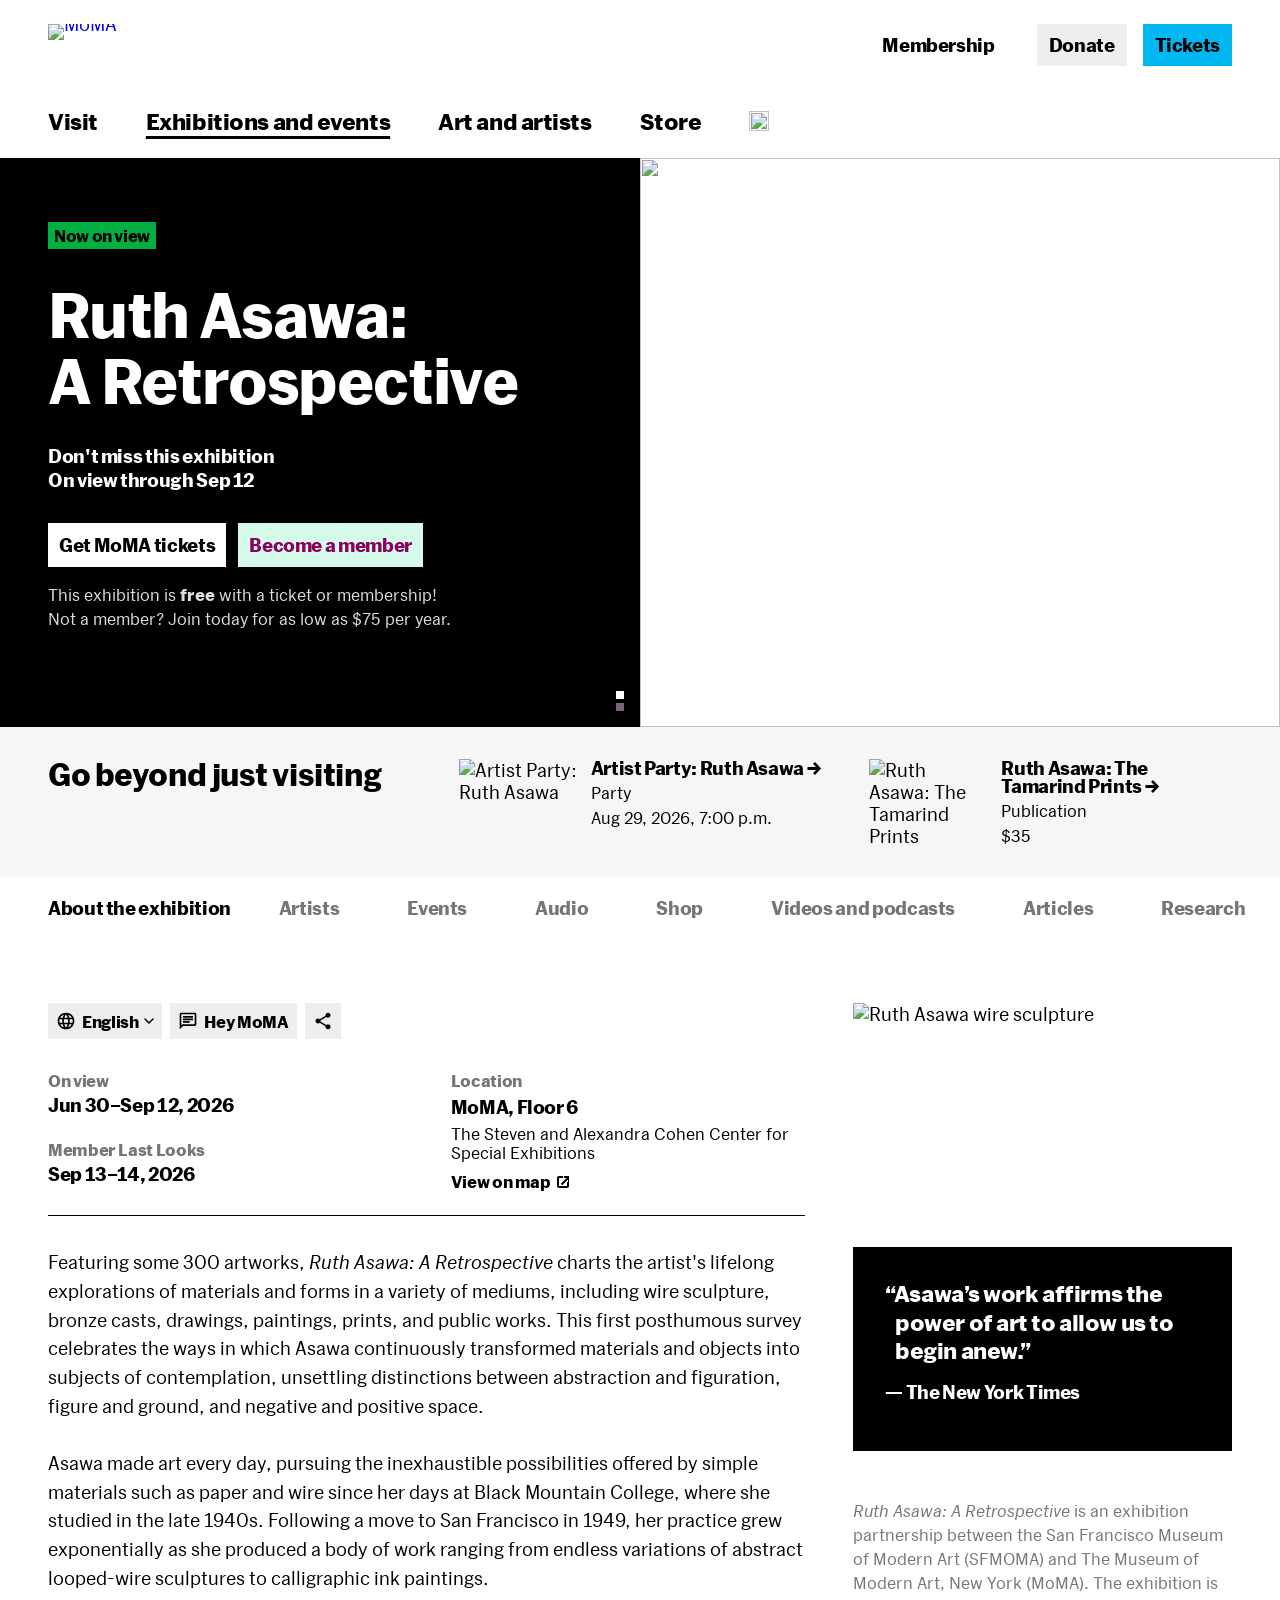
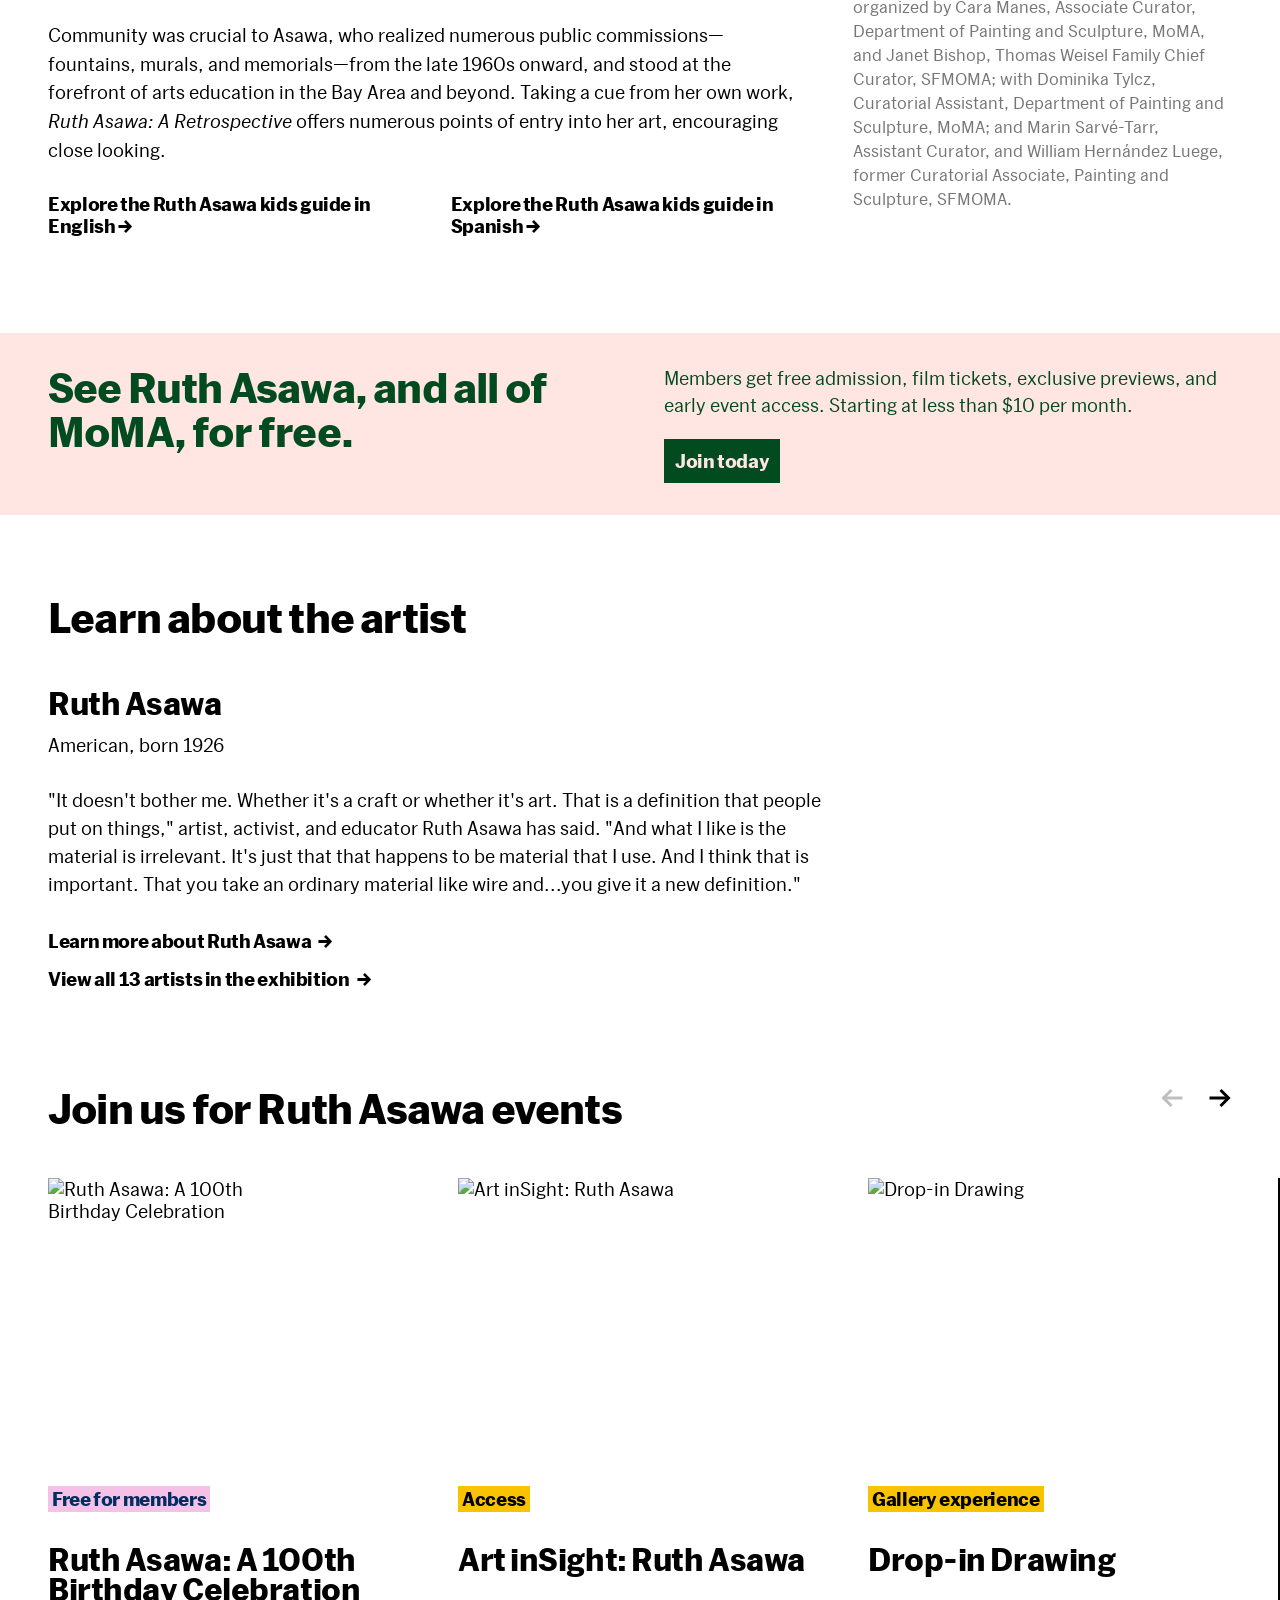
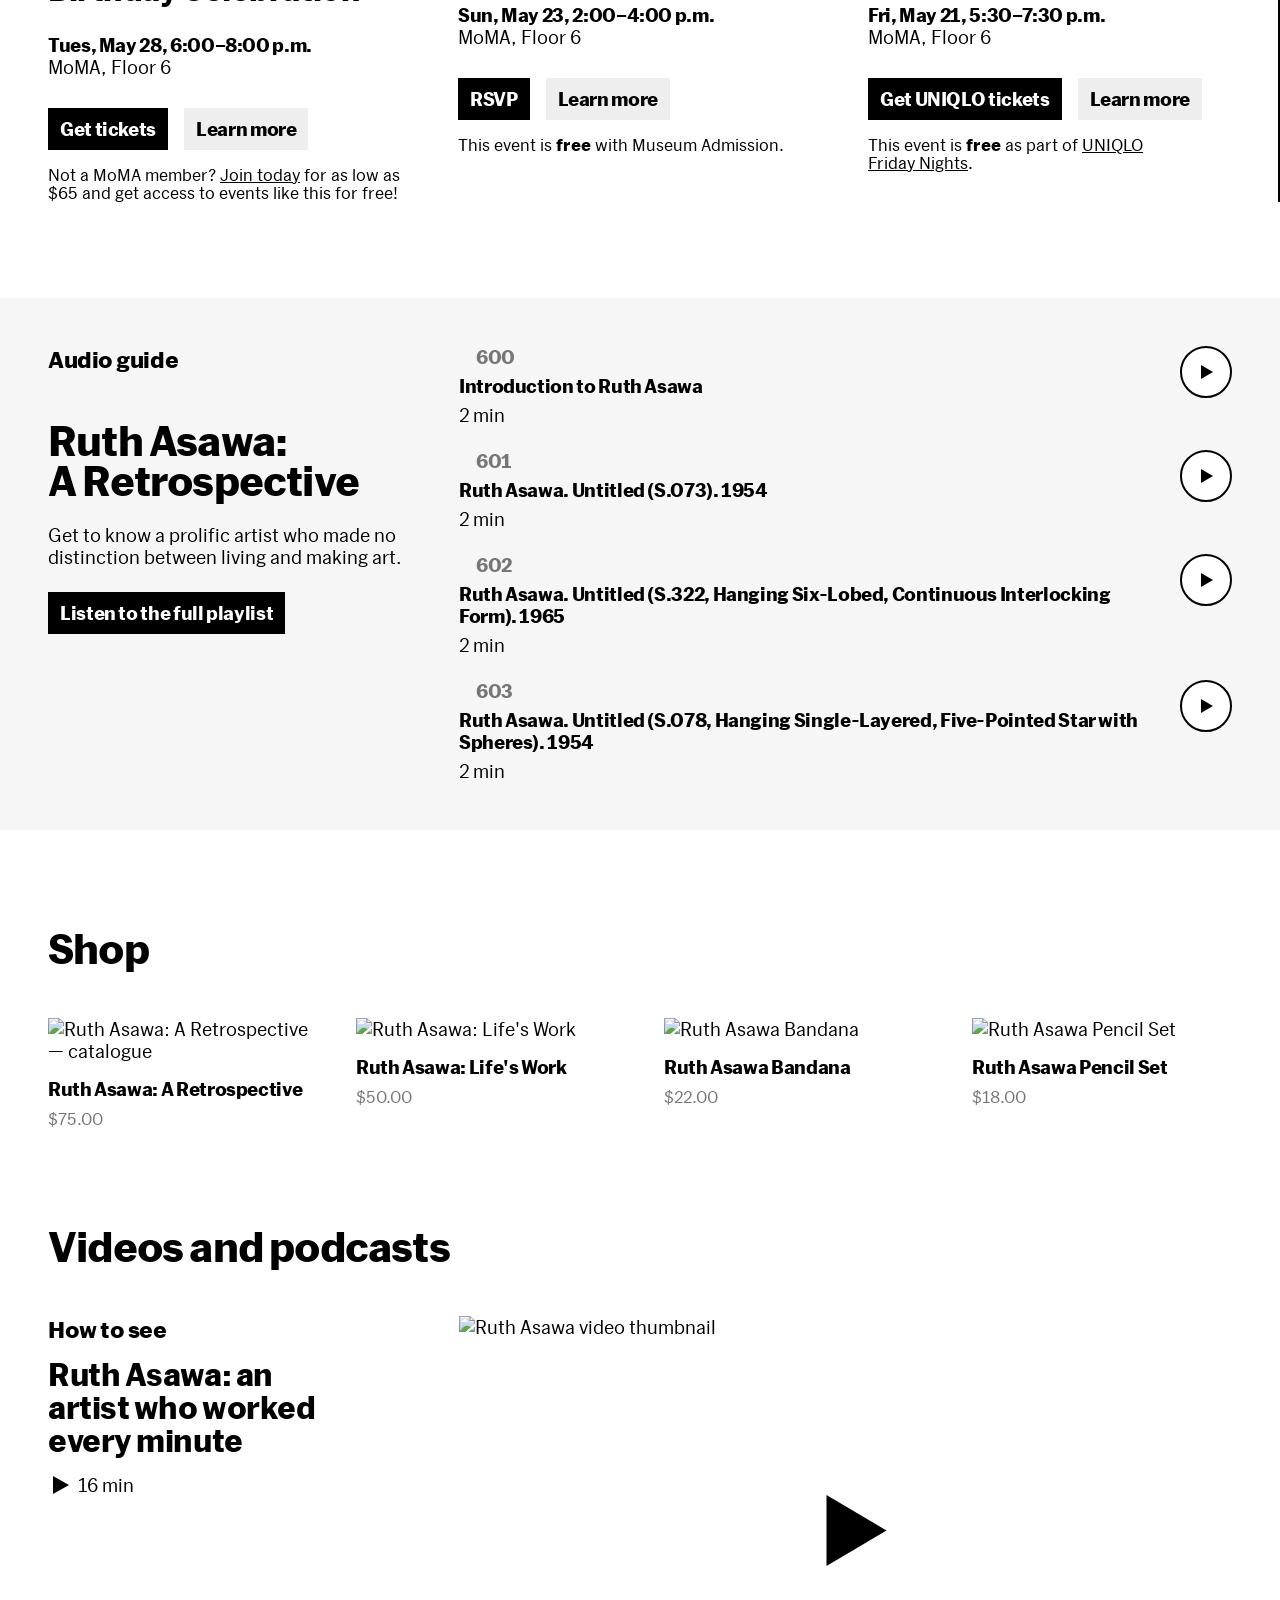
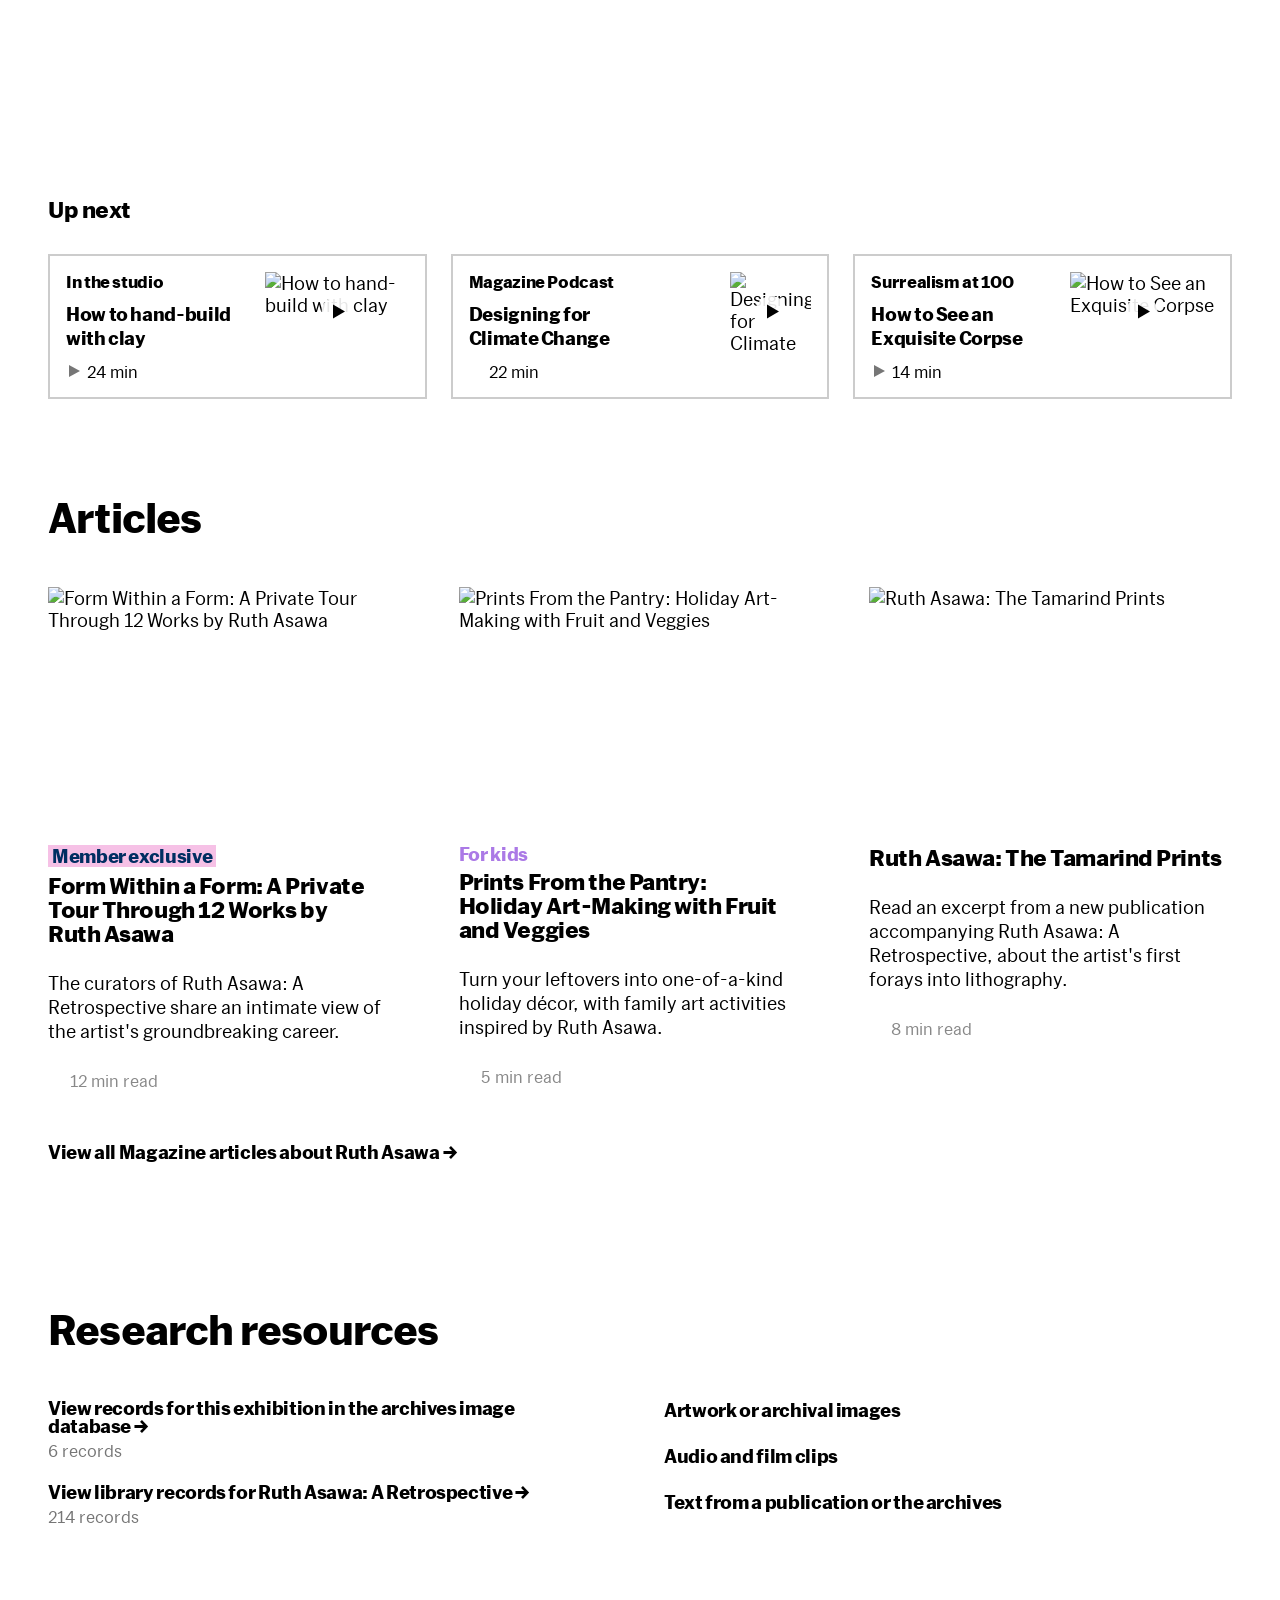
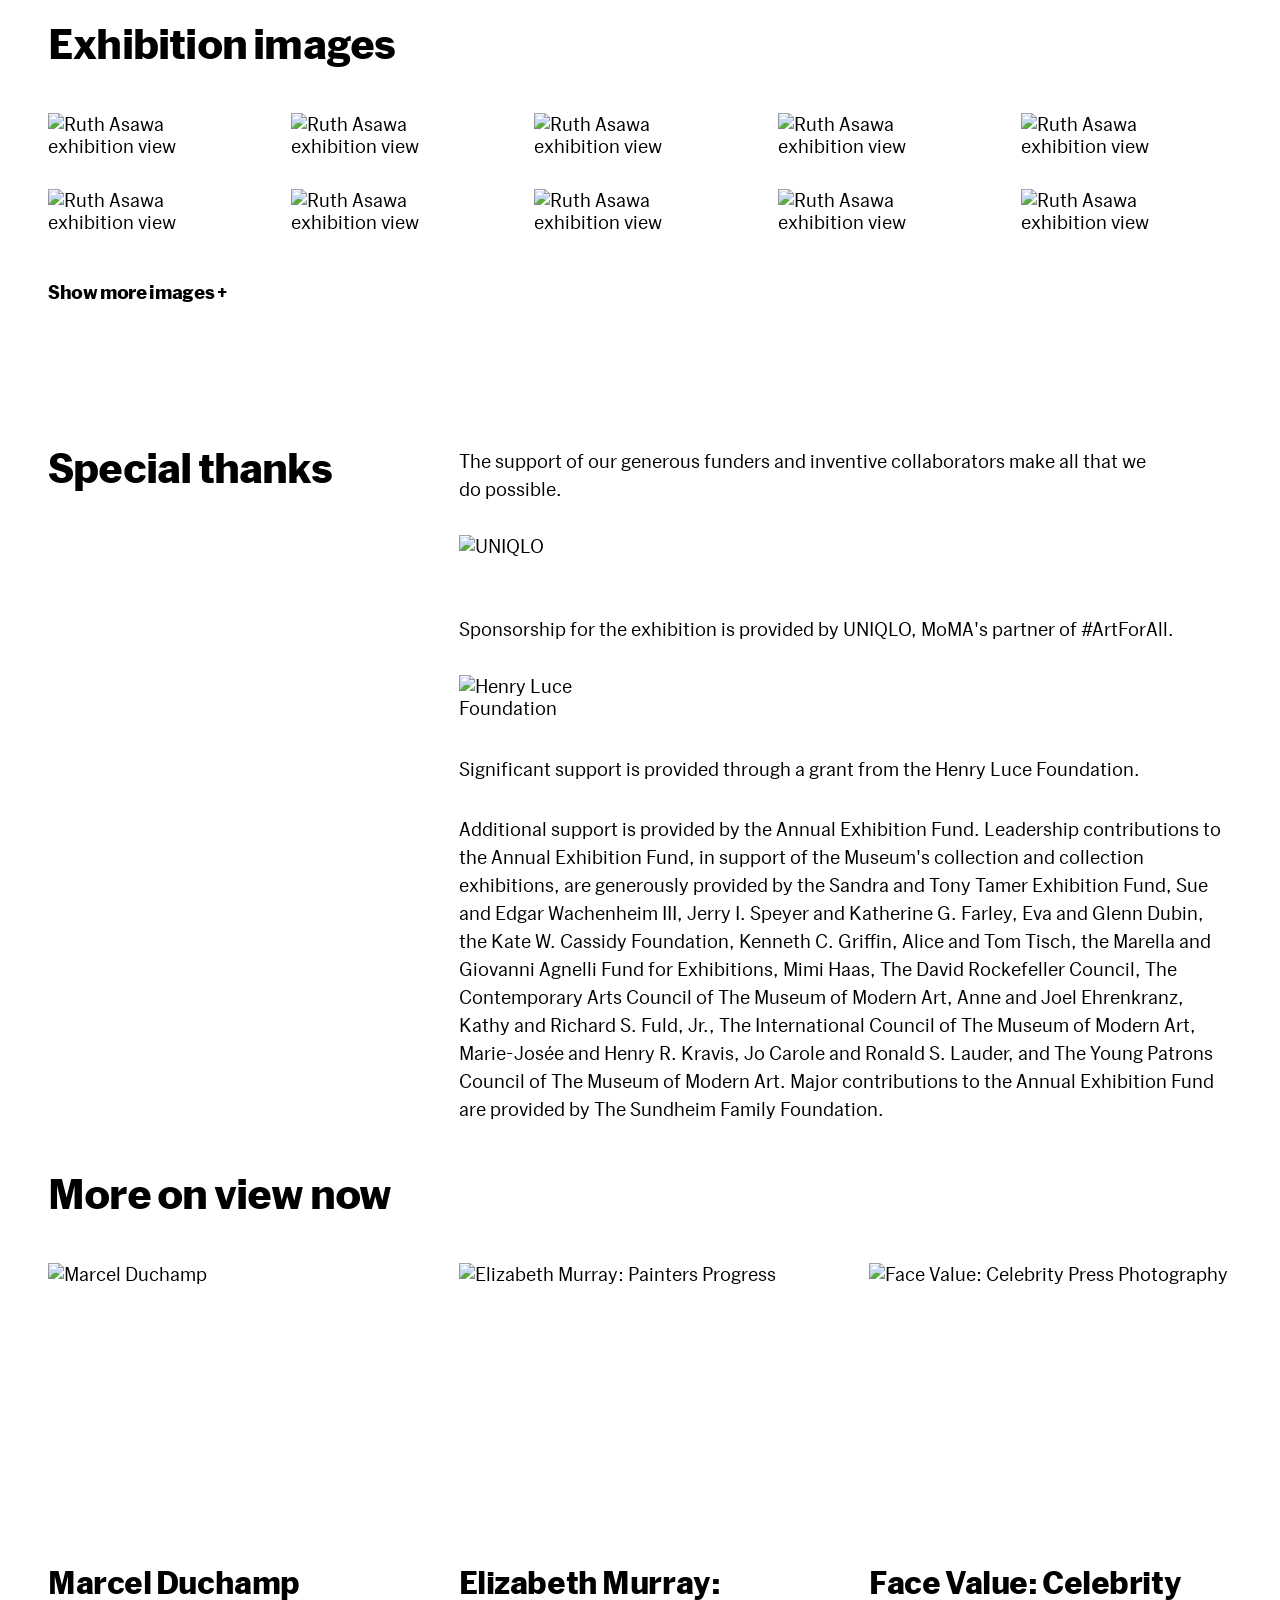
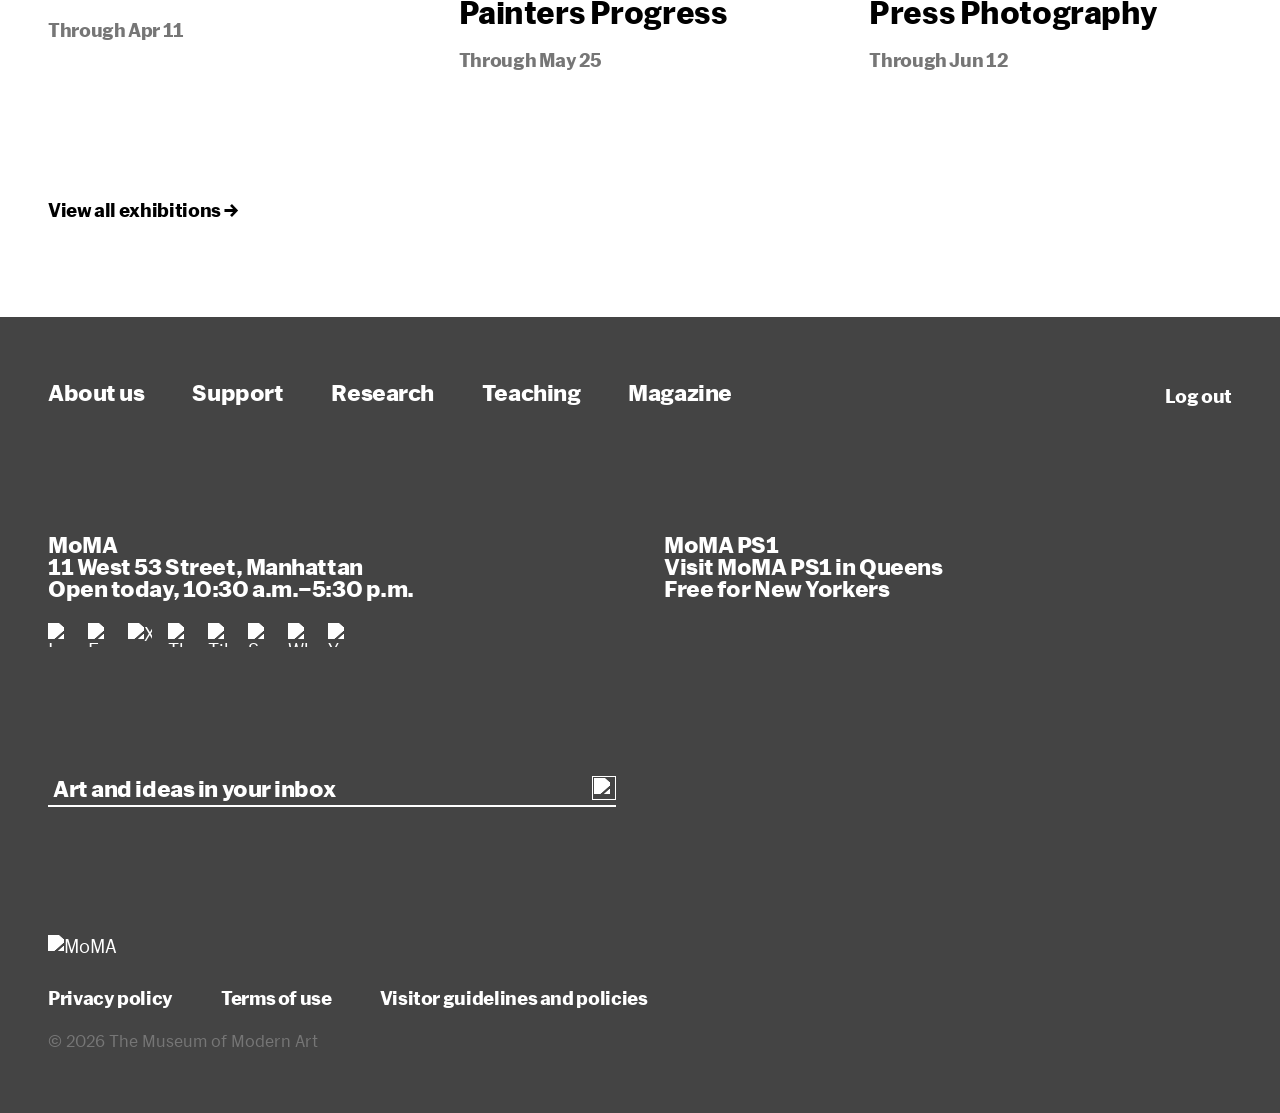
==== r3-a.html @ d5dc2c23 "Add files via upload" ====
<!DOCTYPE html>
<html lang="en">
<head>
  <meta charset="UTF-8">
  <meta name="viewport" content="width=device-width, initial-scale=1.0">
  <title>Ruth Asawa: A Retrospective — MoMA</title>
  <link rel="stylesheet" href="styles/tokens.css">
  <link rel="stylesheet" href="styles/main.css">
</head>
<body>

  <!-- Site Navigation -->
  <nav class="site-nav" id="site-nav">

    <!-- Full nav (default) -->
    <div class="site-nav__full">
      <div class="site-nav__inner">
        <div class="site-nav__left">
          <a class="site-nav__logo" href="#">
            <img src="img/shared/logos/moma_logo.svg" alt="MoMA" width="209" height="52">
          </a>
          <ul class="site-nav__links">
            <li><span class="site-nav__link">Visit</span></li>
            <li><span class="site-nav__link site-nav__link--active">Exhibitions and events</span></li>
            <li><span class="site-nav__link">Art and artists</span></li>
            <li><span class="site-nav__link">Store</span></li>
            <li>
              <button class="site-nav__search" aria-label="Search">
                <img src="img/shared/icons/Search.svg" alt="" aria-hidden="true" width="20" height="20">
              </button>
            </li>
          </ul>
        </div>
        <div class="site-nav__right">
          <button class="site-nav__membership">Membership
            <img src="img/shared/icons/Caret.svg" alt="" aria-hidden="true" width="10" height="6">
          </button>
          <div class="site-nav__actions">
            <span class="btn btn--gray">Donate</span>
            <span class="btn btn--blue">Tickets</span>
          </div>
        </div>
      </div>
    </div>

    <!-- Collapsed nav (shown after scrolling past exhibition title) -->
    <div class="site-nav__condensed">
      <div class="site-nav__condensed-inner">
        <ul class="site-nav__links">
          <li><span class="site-nav__link">Visit</span></li>
          <li><span class="site-nav__link site-nav__link--active">Exhibitions and events</span></li>
          <li><span class="site-nav__link">Art and artists</span></li>
          <li><span class="site-nav__link">Store</span></li>
          <li>
            <button class="site-nav__search" aria-label="Search">
              <img src="img/shared/icons/Search.svg" alt="" aria-hidden="true" width="20" height="20">
            </button>
          </li>
        </ul>
        <div class="site-nav__actions">
          <span class="btn btn--gray">Donate</span>
          <span class="btn btn--blue">Tickets</span>
        </div>
      </div>
    </div>

  </nav>

  <!-- Exhibition Detail -->
  <main class="exhibition">

    <!-- Exhibition Hero -->
    <section class="exh-hero exh-hero--light" id="exh-header">
      <div class="exh-hero__inner">

        <div class="exh-hero__left">
          <div class="exh-hero__tag">Now on view</div>
          <h1 class="exh-hero__title">Ruth Asawa:<br> A Retrospective</h1>
          <div class="exh-hero__date-group">
            <p class="exh-hero__tagline">Don't miss this exhibition</p>
            <div class="exh-hero__date-row">
              <span class="exh-hero__date">On view through Sep 12</span>
            </div>
          </div>
          <div class="exh-hero__ctas-group">
            <div class="exh-hero__ctas">
              <a class="exh-hero__cta exh-hero__cta--tickets" href="#">Get MoMA tickets</a>
              <a class="exh-hero__cta exh-hero__cta--member" href="#">Become a member</a>
            </div>
            <p class="exh-hero__membership-note">This exhibition is <strong>free</strong> with a ticket or membership!<br>Not a member? Join today for as low as $75 per year.</p>
          </div>
        </div>

        <div class="exh-hero__right">
          <div class="exh-hero__carousel-wrap">
            <div class="exh-hero__carousel-track">
              <div class="exh-hero__slide exh-hero__slide--active">
                <img class="exh-hero__carousel-img" src="img/ruth-asawa/ra-hero-image.png" alt="">
              </div>
              <div class="exh-hero__slide">
                <video class="exh-hero__video" autoplay loop muted playsinline>
                  <source src="img/ruth-asawa/carousel/RA_hero.mp4">
                </video>
              </div>
            </div>
          </div>
          <div class="exh-hero__dots">
            <button class="exh-hero__dot exh-hero__dot--active" aria-label="Slide 1"></button>
            <button class="exh-hero__dot" aria-label="Slide 2"></button>
          </div>
        </div>

      </div>
    </section>

    <!-- Events Teaser -->
    <section class="events-teaser events-teaser--media">
      <div class="events-teaser__inner page-container">
        <p class="events-teaser__heading">Go beyond just visiting</p>
        <div class="events-teaser__item">
          <img class="events-teaser__thumb" src="img/ruth-asawa/a_Events/05-15-24_Drop-in-Family-Gallery-Talks-Modern-Materials_Gallery-Experience_Hero-Image 2.png" alt="Artist Party: Ruth Asawa">
          <div class="events-teaser__item-body">
            <a class="events-teaser__title" href="#">Artist Party: Ruth Asawa</a>
            <p class="events-teaser__type">Party</p>
            <p class="events-teaser__meta">Aug 29, 2026, 7:00 p.m.</p>
          </div>
        </div>
        <div class="events-teaser__item">
          <img class="events-teaser__thumb" src="img/ruth-asawa/ra_book_2.png" alt="Ruth Asawa: The Tamarind Prints">
          <div class="events-teaser__item-body">
            <a class="events-teaser__title" href="#">Ruth Asawa: The Tamarind Prints</a>
            <p class="events-teaser__type">Publication</p>
            <p class="events-teaser__meta">$35</p>
          </div>
        </div>
      </div>
    </section>

    <!-- In-Page Navigation -->
    <nav class="inpage-nav" id="inpage-nav" aria-label="Exhibition sections">
      <div class="inpage-nav__inner page-container">
        <ul class="inpage-nav__list">
          <li class="inpage-nav__item inpage-nav__item--active" data-section="overview">
            <a href="#overview">About the exhibition</a>
          </li>
          <li class="inpage-nav__item inpage-nav__item--below" data-section="artists">
            <a href="#artists">Artists <img class="inpage-nav__arrow" src="img/shared/icons/InPageNav_Arrow.svg" alt="" aria-hidden="true" width="16" height="16"></a>
          </li>
          <li class="inpage-nav__item inpage-nav__item--below" data-section="events">
            <a href="#events">Events <img class="inpage-nav__arrow" src="img/shared/icons/InPageNav_Arrow.svg" alt="" aria-hidden="true" width="16" height="16"></a>
          </li>
          <li class="inpage-nav__item inpage-nav__item--below" data-section="audio">
            <a href="#audio">Audio <img class="inpage-nav__arrow" src="img/shared/icons/InPageNav_Arrow.svg" alt="" aria-hidden="true" width="16" height="16"></a>
          </li>
          <li class="inpage-nav__item inpage-nav__item--below" data-section="catalogues">
            <a href="#catalogues">Shop <img class="inpage-nav__arrow" src="img/shared/icons/InPageNav_Arrow.svg" alt="" aria-hidden="true" width="16" height="16"></a>
          </li>
          <li class="inpage-nav__item inpage-nav__item--below" data-section="videos">
            <a href="#videos">Videos and podcasts <img class="inpage-nav__arrow" src="img/shared/icons/InPageNav_Arrow.svg" alt="" aria-hidden="true" width="16" height="16"></a>
          </li>
          <li class="inpage-nav__item inpage-nav__item--below" data-section="articles">
            <a href="#articles">Articles <img class="inpage-nav__arrow" src="img/shared/icons/InPageNav_Arrow.svg" alt="" aria-hidden="true" width="16" height="16"></a>
          </li>
          <li class="inpage-nav__item inpage-nav__item--below" data-section="research-resources">
            <a href="#research-resources">Research <img class="inpage-nav__arrow" src="img/shared/icons/InPageNav_Arrow.svg" alt="" aria-hidden="true" width="16" height="16"></a>
          </li>
          <li class="inpage-nav__item inpage-nav__item--below" data-section="images">
            <a href="#images">Exhibition images <img class="inpage-nav__arrow" src="img/shared/icons/InPageNav_Arrow.svg" alt="" aria-hidden="true" width="16" height="16"></a>
          </li>
          <li class="inpage-nav__item inpage-nav__item--below" data-section="thanks">
            <a href="#thanks">Special thanks <img class="inpage-nav__arrow" src="img/shared/icons/InPageNav_Arrow.svg" alt="" aria-hidden="true" width="16" height="16"></a>
          </li>
          <li class="inpage-nav__item inpage-nav__item--below" data-section="reading">
            <a href="#reading">Further reading <img class="inpage-nav__arrow" src="img/shared/icons/InPageNav_Arrow.svg" alt="" aria-hidden="true" width="16" height="16"></a>
          </li>
        </ul>
      </div>
    </nav>

    <!-- Overview: meta + body copy + image/quote -->
    <section class="exh-overview page-container" id="overview">
      <div class="exh-overview__left">
         <div class="exh-hero__actions">
            <button class="exh-hero__action-btn">
              <svg width="20" height="20" viewBox="0 0 24 24" fill="none" aria-hidden="true"><path d="M12 22C10.6333 22 9.34167 21.7375 8.125 21.2125C6.90833 20.6875 5.84583 19.9708 4.9375 19.0625C4.02917 18.1542 3.3125 17.0917 2.7875 15.875C2.2625 14.6583 2 13.3667 2 12C2 10.6167 2.2625 9.32083 2.7875 8.1125C3.3125 6.90417 4.02917 5.84583 4.9375 4.9375C5.84583 4.02917 6.90833 3.3125 8.125 2.7875C9.34167 2.2625 10.6333 2 12 2C13.3833 2 14.6792 2.2625 15.8875 2.7875C17.0958 3.3125 18.1542 4.02917 19.0625 4.9375C19.9708 5.84583 20.6875 6.90417 21.2125 8.1125C21.7375 9.32083 22 10.6167 22 12C22 13.3667 21.7375 14.6583 21.2125 15.875C20.6875 17.0917 19.9708 18.1542 19.0625 19.0625C18.1542 19.9708 17.0958 20.6875 15.8875 21.2125C14.6792 21.7375 13.3833 22 12 22ZM12 19.95C12.4333 19.35 12.8083 18.725 13.125 18.075C13.4417 17.425 13.7 16.7333 13.9 16H10.1C10.3 16.7333 10.5583 17.425 10.875 18.075C11.1917 18.725 11.5667 19.35 12 19.95ZM9.4 19.55C9.1 19 8.8375 18.4292 8.6125 17.8375C8.3875 17.2458 8.2 16.6333 8.05 16H5.1C5.58333 16.8333 6.1875 17.5583 6.9125 18.175C7.6375 18.7917 8.46667 19.25 9.4 19.55ZM14.6 19.55C15.5333 19.25 16.3625 18.7917 17.0875 18.175C17.8125 17.5583 18.4167 16.8333 18.9 16H15.95C15.8 16.6333 15.6125 17.2458 15.3875 17.8375C15.1625 18.4292 14.9 19 14.6 19.55ZM4.25 14H7.65C7.6 13.6667 7.5625 13.3375 7.5375 13.0125C7.5125 12.6875 7.5 12.35 7.5 12C7.5 11.65 7.5125 11.3125 7.5375 10.9875C7.5625 10.6625 7.6 10.3333 7.65 10H4.25C4.16667 10.3333 4.10417 10.6625 4.0625 10.9875C4.02083 11.3125 4 11.65 4 12C4 12.35 4.02083 12.6875 4.0625 13.0125C4.10417 13.3375 4.16667 13.6667 4.25 14ZM9.65 14H14.35C14.4 13.6667 14.4375 13.3375 14.4625 13.0125C14.4875 12.6875 14.5 12.35 14.5 12C14.5 11.65 14.4875 11.3125 14.4625 10.9875C14.4375 10.6625 14.4 10.3333 14.35 10H9.65C9.6 10.3333 9.5625 10.6625 9.5375 10.9875C9.5125 11.3125 9.5 11.65 9.5 12C9.5 12.35 9.5125 12.6875 9.5375 13.0125C9.5625 13.3375 9.6 13.6667 9.65 14ZM16.35 14H19.75C19.8333 13.6667 19.8958 13.3375 19.9375 13.0125C19.9792 12.6875 20 12.35 20 12C20 11.65 19.9792 11.3125 19.9375 10.9875C19.8958 10.6625 19.8333 10.3333 19.75 10H16.35C16.4 10.3333 16.4375 10.6625 16.4625 10.9875C16.4875 11.3125 16.5 11.65 16.5 12C16.5 12.35 16.4875 12.6875 16.4625 13.0125C16.4375 13.3375 16.4 13.6667 16.35 14ZM15.95 8H18.9C18.4167 7.16667 17.8125 6.44167 17.0875 5.825C16.3625 5.20833 15.5333 4.75 14.6 4.45C14.9 5 15.1625 5.57083 15.3875 6.1625C15.6125 6.75417 15.8 7.36667 15.95 8ZM10.1 8H13.9C13.7 7.26667 13.4417 6.575 13.125 5.925C12.8083 5.275 12.4333 4.65 12 4.05C11.5667 4.65 11.1917 5.275 10.875 5.925C10.5583 6.575 10.3 7.26667 10.1 8ZM5.1 8H8.05C8.2 7.36667 8.3875 6.75417 8.6125 6.1625C8.8375 5.57083 9.1 5 9.4 4.45C8.46667 4.75 7.6375 5.20833 6.9125 5.825C6.1875 6.44167 5.58333 7.16667 5.1 8Z" fill="currentColor"/></svg>
              English
              <svg width="10" height="6" viewBox="0 0 10 6" fill="none" aria-hidden="true"><path d="M1 1l4 4 4-4" stroke="currentColor" stroke-width="1.5" stroke-linecap="round" stroke-linejoin="round"/></svg>
            </button>
            <button class="exh-hero__action-btn">
              <svg width="20" height="20" viewBox="0 0 24 24" fill="none" aria-hidden="true"><path d="M6 14H14V12H6V14ZM6 11H18V9H6V11ZM6 8H18V6H6V8ZM2 22V4C2 3.45 2.19583 2.97917 2.5875 2.5875C2.97917 2.19583 3.45 2 4 2H20C20.55 2 21.0208 2.19583 21.4125 2.5875C21.8042 2.97917 22 3.45 22 4V16C22 16.55 21.8042 17.0208 21.4125 17.4125C21.0208 17.8042 20.55 18 20 18H6L2 22ZM5.15 16H20V4H4V17.125L5.15 16Z" fill="currentColor"/></svg>
              Hey MoMA
            </button>
            <button class="exh-hero__action-btn exh-hero__action-btn--icon" aria-label="Share">
              <svg width="20" height="20" viewBox="0 0 24 24" fill="none" aria-hidden="true"><path d="M18 22C17.1667 22 16.4583 21.7083 15.875 21.125C15.2917 20.5417 15 19.8333 15 19C15 18.9 15.025 18.6667 15.075 18.3L8.05 14.2C7.78333 14.45 7.475 14.6458 7.125 14.7875C6.775 14.9292 6.4 15 6 15C5.16667 15 4.45833 14.7083 3.875 14.125C3.29167 13.5417 3 12.8333 3 12C3 11.1667 3.29167 10.4583 3.875 9.875C4.45833 9.29167 5.16667 9 6 9C6.4 9 6.775 9.07083 7.125 9.2125C7.475 9.35417 7.78333 9.55 8.05 9.8L15.075 5.7C15.0417 5.58333 15.0208 5.47083 15.0125 5.3625C15.0042 5.25417 15 5.13333 15 5C15 4.16667 15.2917 3.45833 15.875 2.875C16.4583 2.29167 17.1667 2 18 2C18.8333 2 19.5417 2.29167 20.125 2.875C20.7083 3.45833 21 4.16667 21 5C21 5.83333 20.7083 6.54167 20.125 7.125C19.5417 7.70833 18.8333 8 18 8C17.6 8 17.225 7.92917 16.875 7.7875C16.525 7.64583 16.2167 7.45 15.95 7.2L8.925 11.3C8.95833 11.4167 8.97917 11.5292 8.9875 11.6375C8.99583 11.7458 9 11.8667 9 12C9 12.1333 8.99583 12.2542 8.9875 12.3625C8.97917 12.4708 8.95833 12.5833 8.925 12.7L15.95 16.8C16.2167 16.55 16.525 16.3542 16.875 16.2125C17.225 16.0708 17.6 16 18 16C18.8333 16 19.5417 16.2917 20.125 16.875C20.7083 17.4583 21 18.1667 21 19C21 19.8333 20.7083 20.5417 20.125 21.125C19.5417 21.7083 18.8333 22 18 22Z" fill="currentColor"/></svg>
            </button>
          </div>
        <div class="exh-overview__meta">
          <div class="exh-overview__meta-col col-left">
            <div class="exh-overview__meta-row">
              <p class="exh-overview__meta-label">On view</p>
              <p class="exh-overview__meta-value">Jun 30–Sep 12, 2026</p>
            </div>
            <div class="exh-overview__meta-row">
              <p class="exh-overview__meta-label">Member Last Looks</p>
              <p class="exh-overview__meta-value">Sep 13–14, 2026</p>
            </div>
          </div>
          <div class="exh-overview__meta-col">
            <p class="exh-overview__meta-label">Location</p>
            <p class="exh-overview__meta-value">MoMA, Floor 6</p>
            <p class="exh-overview__meta-sub">The Steven and Alexandra Cohen Center for Special Exhibitions</p>
            <a class="exh-overview__map-link" href="#">View on map
              <svg width="12" height="12" viewBox="0 0 12 12" fill="none" aria-hidden="true"><path d="M10 10H2V2H6V0H2C0.9 0 0 0.9 0 2V10C0 11.1 0.9 12 2 12H10C11.1 12 12 11.1 12 10V6H10V10ZM7 0V2H9.59L3.76 7.83L5.17 9.24L11 3.41V6H13V0H7Z" fill="black"/></svg>
            </a>
          </div>
        </div>

        <div class="exh-overview__body">
          <p>Featuring some 300 artworks, <i>Ruth Asawa: A Retrospective</i> charts the artist's lifelong explorations of materials and forms in a variety of mediums, including wire sculpture, bronze casts, drawings, paintings, prints, and public works. This first posthumous survey celebrates the ways in which Asawa continuously transformed materials and objects into subjects of contemplation, unsettling distinctions between abstraction and figuration, figure and ground, and negative and positive space.</p>
          <p>Asawa made art every day, pursuing the inexhaustible possibilities offered by simple materials such as paper and wire since her days at Black Mountain College, where she studied in the late 1940s. Following a move to San Francisco in 1949, her practice grew exponentially as she produced a body of work ranging from endless variations of abstract looped-wire sculptures to calligraphic ink paintings.</p>
          <p>Community was crucial to Asawa, who realized numerous public commissions—fountains, murals, and memorials—from the late 1960s onward, and stood at the forefront of arts education in the Bay Area and beyond. Taking a cue from her own work, <i>Ruth Asawa: A Retrospective</i> offers numerous points of entry into her art, encouraging close looking.</p>
      <div class="exh-further__links">
        <a class="exh-further__link" href="#">Explore the Ruth Asawa kids guide in English</a>
        <a class="exh-further__link" href="#">Explore the Ruth Asawa kids guide in Spanish</a>
      </div>
          <!-- <div class="exh-overview__sponsors">
            <div class="exh-overview__sponsor">
              <img src="/img/shared/logos/uniqlo.svg" alt="UNIQLO" width="119" height="53">
              <p>Sponsorship for the exhibition is provided by UNIQLO, MoMA's partner of #ArtForAll.</p>
            </div>
            <div class="exh-overview__sponsor">
              <img src="/img/shared/logos/luce.svg" alt="Henry Luce Foundation" width="176" height="42">
              <p>Significant support is provided through a grant from the Henry Luce Foundation.</p>
            </div>
            <a class="exh-overview__add-support" href="#">Additional support ↓</a>
          </div> -->
        </div>
      </div>

      <div class="exh-overview__right">
        <div class="exh-overview__image-wrap">
          <img class="exh-overview__image" src="img/ruth-asawa/RA_video_thumbnail.png" alt="Ruth Asawa wire sculpture">
        </div>
        <div class="exh-overview__quote-box">
          <blockquote class="exh-overview__quote">“Asawa’s work affirms the power of art to allow us to begin anew.”</blockquote>
          <p class="exh-overview__quote-source">— The New York Times</p>
        </div>

               <div class="exh-overview__curatorial">
          <p><i>Ruth Asawa: A Retrospective</i> is an exhibition partnership between the San Francisco Museum of Modern Art (SFMOMA) and The Museum of Modern Art, New York (MoMA). The exhibition is organized by Cara Manes, Associate Curator, Department of Painting and Sculpture, MoMA, and Janet Bishop, Thomas Weisel Family Chief Curator, SFMOMA; with Dominika Tylcz, Curatorial Assistant, Department of Painting and Sculpture, MoMA; and Marin Sarvé-Tarr, Assistant Curator, and William Hernández Luege, former Curatorial Associate, Painting and Sculpture, SFMOMA.</p>
        </div>
      </div>

        </section>

        <!-- BannerPromo: Membership -->
    <section class="banner-promo banner-promo--member">
      <div class="banner-promo__member-inner page-container">
        <div class="banner-promo__member-left">
          <p class="banner-promo__member-heading">See Ruth Asawa, and all of MoMA, for free.</p>
        </div>
        <div class="banner-promo__member-right">
          <p class="banner-promo__member-body">Members get free admission, film tickets, exclusive previews, and early event access. Starting at less than $10 per month.</p>
          <a class="exh-hero__cta exh-hero__cta--member-green" href="#">Join today</a>

          <!-- <a class="banner-promo__member-link" href="#">Join today</a> -->
        </div>
      </div>
    </section>

    <!-- BannerPromo: Catalogue
    <section class="banner-promo banner-promo--catalogue">
      <div class="banner-promo__content page-container">
        <div class="banner-promo__text">
          <p class="banner-promo__label">Get the catalogue</p>
          <div class="banner-promo__details">
            <h3 class="banner-promo__headline">Ruth Asawa: The Tamarind Prints — Hardcover</h3>
            <p class="banner-promo__price">$35</p>
          </div>
          <a class="banner-promo__link" href="#">Buy from the MoMA Design Store</a>
        </div>
        <div class="banner-promo__image-wrap">
          <img class="banner-promo__image" src="img/ruth-asawa/ra_catalogue.png" alt="Ruth Asawa: The Tamarind Prints catalogue">
        </div>
      </div>
    </section> -->

    <!-- Artists -->
    <section class="artist-spotlight page-container r1-a" id="artists">
      <h2 class="artist-spotlight__heading">Learn about the artist</h2>
      <div class="artist-spotlight__grid r1-a">
        <div class="artist-spotlight__info">
          <div class="artist-spotlight__meta">
            <p class="artist-spotlight__name">Ruth Asawa</p>
            <p class="artist-spotlight__nationality">American, born 1926</p>
          </div>
          <p class="artist-spotlight__quote">"It doesn't bother me. Whether it's a craft or whether it's art. That is a definition that people put on things," artist, activist, and educator Ruth Asawa has said. "And what I like is the material is irrelevant. It's just that that happens to be material that I use. And I think that is important. That you take an ordinary material like wire and...you give it a new definition."</p>
          <div class="artist-spotlight__links">
            <a class="artist-spotlight__link" href="#">
              Learn more about Ruth Asawa
            </a>
            <a class="artist-spotlight__link" href="#">
              View all 13 artists in the exhibition
            </a>
          </div>
        </div>
        <div class="artist-spotlight__image-wrap">
          <div class="artist-spotlight__image-circle">
            <img src="/img/ruth-asawa/RuthAsawaPortrait.png" alt="Ruth Asawa">
          </div>
        </div>
      </div>
    </section>

    <!-- Events -->
    <section class="exh-section" id="events">
      <div class="exh-section__header page-container">
        <h2 class="exh-section__title">Join us for Ruth Asawa events</h2>
        <div class="exh-section__arrows" id="events-arrows" aria-label="Scroll events">
          <button class="exh-section__arrow exh-section__arrow--prev" aria-label="Previous events">
            <svg width="24" height="24" viewBox="0 0 24 24" fill="none" xmlns="http://www.w3.org/2000/svg"><path d="M22.5 12L5.5 12" stroke="currentColor" stroke-width="3"/><path d="M11.5 20L3.5 12L11.5 4" stroke="currentColor" stroke-width="3"/></svg>
          </button>
          <button class="exh-section__arrow" aria-label="Next events">
            <svg width="24" height="24" viewBox="0 0 24 24" fill="none" xmlns="http://www.w3.org/2000/svg"><path d="M1.5 12L18.5 12" stroke="currentColor" stroke-width="3"/><path d="M12.5 20L20.5 12L12.5 4" stroke="currentColor" stroke-width="3"/></svg>
          </button>
        </div>
      </div>
      <div class="event-cards" id="events-track">

        <article class="event-card">
          <div class="event-card__media">
            <img class="event-card__image" src="img/ruth-asawa/a_Events/05-15-24_Drop-in-Family-Gallery-Talks-Modern-Materials_Gallery-Experience_Hero-Image 2.png" alt="Ruth Asawa: A 100th Birthday Celebration">
          </div>
          <div class="event-card__body">
            <span class="event-card__tag event-card__tag--member">Free for members</span>
            <h3 class="event-card__title">Ruth Asawa: A 100th Birthday Celebration</h3>
            <div class="event-card__meta">
              <p class="event-card__datetime"><strong>Tues, May 28, 6:00–8:00 p.m.</strong></p>
              <p class="event-card__location">MoMA, Floor 6</p>
            </div>
            <div class="event-card__ctas">
              <div class="event-card__cta-row">
                <a class="btn" href="#">Get tickets</a>
                <a class="btn btn--gray" href="#">Learn more</a>
              </div>
              <p class="event-card__note">Not a MoMA member? <a href="#">Join today</a> for as low as $65 and get access to events like this for free!</p>
            </div>
          </div>
        </article>

        <article class="event-card">
          <div class="event-card__media">
            <img class="event-card__image" src="img/ruth-asawa/a_Events/05-30-24_Drop-in-Drawing_Gallery-Experience_Hero-Image 1.png" alt="Art inSight: Ruth Asawa">
          </div>
          <div class="event-card__body">
            <span class="event-card__tag event-card__tag--access">Access</span>
            <h3 class="event-card__title">Art inSight: Ruth Asawa</h3>
            <div class="event-card__meta">
              <p class="event-card__datetime"><strong>Sun, May 23, 2:00–4:00 p.m.</strong></p>
              <p class="event-card__location">MoMA, Floor 6</p>
            </div>
            <div class="event-card__ctas">
              <div class="event-card__cta-row">
                <a class="btn" href="#">RSVP</a>
                <a class="btn btn--gray" href="#">Learn more</a>
              </div>
              <p class="event-card__note">This event is <strong>free</strong> with Museum Admission.</p>
            </div>
          </div>
        </article>

        <article class="event-card">
          <div class="event-card__media">
            <img class="event-card__image" src="img/ruth-asawa/a_Events/LE_Family Tour_20231014_Seck_032 (1) 2.png" alt="Drop-in Drawing">
          </div>
          <div class="event-card__body">
            <span class="event-card__tag event-card__tag--gallery">Gallery experience</span>
            <h3 class="event-card__title">Drop-in Drawing</h3>
            <div class="event-card__meta">
              <p class="event-card__datetime"><strong>Fri, May 21, 5:30–7:30 p.m.</strong></p>
              <p class="event-card__location">MoMA, Floor 6</p>
            </div>
            <div class="event-card__ctas">
              <div class="event-card__cta-row">
                <a class="btn" href="#">Get UNIQLO tickets</a>
                <a class="btn btn--gray" href="#">Learn more</a>
              </div>
              <p class="event-card__note">This event is <strong>free</strong> as part of <a href="#">UNIQLO Friday Nights</a>.</p>
            </div>
          </div>
        </article>

        <div class="event-card event-card--promo">
          <p class="event-card--promo__heading">Join us for workshops, gallery activities, parties, and more</p>
          <a class="event-card--promo__cta btn" href="#">View all events</a>
        </div>

        <article class="event-card event-card--past">
          <div class="event-card__media">
            <img class="event-card__image" src="img/ruth-asawa/a_Events/LE_Family Tour_20231014_Seck_032 (1) 2.png" alt="Drop-in Drawing">
          </div>
          <div class="event-card__body">
            <span class="event-card__tag event-card__tag--gallery">Gallery experience</span>
            <h3 class="event-card__title">Drop-in Drawing</h3>
            <div class="event-card__meta">
              <p class="event-card__datetime"><strong>Fri, May 1, 5:30–7:30 p.m.</strong></p>
              <p class="event-card__location">MoMA, Floor 6</p>
            </div>
            <p class="event-card__note"><em>This event has passed.</em></p>
          </div>
        </article>

      </div>
    </section>

    <!-- Audio Guide -->
    <section class="exh-audio" id="audio">
      <div class="exh-audio__inner page-container">
        <div class="exh-audio__info">
          <p class="exh-audio__label">Audio guide</p>
          <div class="exh-audio__info-group">
            <h2 class="exh-audio__title">Ruth Asawa:<br> A Retrospective</h2>
            <p class="exh-audio__desc">Get to know a prolific artist who made no distinction between living and making art.</p>
            <a class="exh-audio__cta btn" href="#">Listen to the full playlist</a>
          </div>
        </div>
        <div class="exh-audio__tracks">
          <div class="audio-track">
            <div class="audio-track__info">
              <div class="audio-track__num">
                <img src="img/shared/icons/audio.svg" width="15" height="15" aria-hidden="true">
                600
              </div>
              <p class="audio-track__title">Introduction to Ruth Asawa</p>
              <p class="audio-track__duration">2 min</p>
            </div>
            <button class="audio-track__play" aria-label="Play track 600">
              <span class="audio-track__play-icon" aria-hidden="true"></span>
            </button>
          </div>
          <div class="audio-track">
            <div class="audio-track__info">
              <div class="audio-track__num">
                <img src="img/shared/icons/audio.svg" width="15" height="15" aria-hidden="true">
                601
              </div>
              <p class="audio-track__title">Ruth Asawa. Untitled (S.073). 1954</p>
              <p class="audio-track__duration">2 min</p>
            </div>
            <button class="audio-track__play" aria-label="Play track 601">
              <span class="audio-track__play-icon" aria-hidden="true"></span>
            </button>
          </div>
          <div class="audio-track">
            <div class="audio-track__info">
              <div class="audio-track__num">
                <img src="img/shared/icons/audio.svg" width="15" height="15" aria-hidden="true">
                602
              </div>
              <p class="audio-track__title">Ruth Asawa. Untitled (S.322, Hanging Six-Lobed, Continuous Interlocking Form). 1965</p>
              <p class="audio-track__duration">2 min</p>
            </div>
            <button class="audio-track__play" aria-label="Play track 602">
              <span class="audio-track__play-icon" aria-hidden="true"></span>
            </button>
          </div>
          <div class="audio-track">
            <div class="audio-track__info">
              <div class="audio-track__num">
                <img src="img/shared/icons/audio.svg" width="15" height="15" aria-hidden="true">
                603
              </div>
              <p class="audio-track__title">Ruth Asawa. Untitled (S.078, Hanging Single-Layered, Five-Pointed Star with Spheres). 1954</p>
              <p class="audio-track__duration">2 min</p>
            </div>
            <button class="audio-track__play" aria-label="Play track 603">
              <span class="audio-track__play-icon" aria-hidden="true"></span>
            </button>
          </div>
        </div>
      </div>
    </section>

    <!-- Shop / Catalogues and more -->
    <section class="exh-section page-container" id="catalogues">
      <div class="exh-section__header">
        <h2 class="exh-section__title">Shop</h2>
      </div>
      <div class="store-cards">
        <article class="store-card">
          <img class="store-card__image" src="img/ruth-asawa/ra_book.png" alt="Ruth Asawa: A Retrospective — catalogue">
          <p class="store-card__title">Ruth Asawa: A Retrospective</p>
          <p class="store-card__price">$75.00</p>
        </article>
        <article class="store-card">
          <img class="store-card__image" src="img/ruth-asawa/ra_book_2.png" alt="Ruth Asawa: Life's Work">
          <p class="store-card__title">Ruth Asawa: Life's Work</p>
          <p class="store-card__price">$50.00</p>
        </article>
        <article class="store-card">
          <img class="store-card__image" src="img/ruth-asawa/ra_bandana.png" alt="Ruth Asawa Bandana">
          <p class="store-card__title">Ruth Asawa Bandana</p>
          <p class="store-card__price">$22.00</p>
        </article>
        <article class="store-card">
          <img class="store-card__image" src="img/ruth-asawa/ra_pencil.png" alt="Ruth Asawa Pencil Set">
          <p class="store-card__title">Ruth Asawa Pencil Set</p>
          <p class="store-card__price">$18.00</p>
        </article>
      </div>
    </section>

    <!-- Videos and Podcasts -->
    <section class="exh-videos" id="videos">
      <div class="page-container">
        <h2 class="exh-section__title exh-section__title--videos">Videos and podcasts</h2>
      </div>
      <div class="exh-videos__featured page-container">
        <div class="exh-videos__featured-info">
          <p class="exh-videos__series">How to see</p>
          <h3 class="exh-videos__featured-title">Ruth Asawa: an artist who worked every minute</h3>
          <p class="exh-videos__duration">
            <svg width="24" height="24" viewBox="0 0 24 24" fill="none" aria-hidden="true"><polygon points="5,3 21,12 5,21" fill="black"/></svg>
            16 min
          </p>
        </div>
        <div class="exh-videos__thumb">
          <img src="/img/ruth-asawa/RA_video_thumbnail.png" alt="Ruth Asawa video thumbnail">
          <button class="exh-videos__play" aria-label="Play video">
            <svg width="155" height="155" viewBox="0 0 155 155" fill="none"><circle cx="77.5" cy="77.5" r="77.5" fill="white" fill-opacity="0.9"/><polygon points="58,42 118,77.5 58,113" fill="black"/></svg>
          </button>
        </div>
      </div>
      <div class="exh-videos__up-next page-container">
        <p class="exh-videos__up-next-label">Up next</p>
        <div class="exh-videos__secondary">
          <div class="video-card-sm">
            <div class="video-card-sm__info">
              <p class="video-card-sm__series">In the studio</p>
              <p class="video-card-sm__title">How to hand-build with clay</p>
              <p class="video-card-sm__duration">
                <svg width="16" height="16" viewBox="0 0 16 16" fill="none" aria-hidden="true"><polygon points="3,2 14,8 3,14" fill="#767676"/></svg>
                24 min
              </p>
            </div>
            <div class="video-card-sm__thumb">
              <img src="img/ruth-asawa/clay.png" alt="How to hand-build with clay">
              <button class="video-card-sm__play" aria-label="Play">
                <svg width="32" height="32" viewBox="0 0 32 32" fill="none"><circle cx="16" cy="16" r="15.5" fill="white" fill-opacity="0.9"/><polygon points="12,9 24,16 12,23" fill="black"/></svg>
              </button>
            </div>
          </div>
          <div class="video-card-sm">
            <div class="video-card-sm__info">
              <p class="video-card-sm__series">Magazine Podcast</p>
              <p class="video-card-sm__title">Designing for Climate Change</p>
              <p class="video-card-sm__duration">
                <img src="img/shared/icons/audio.svg" width="15" height="15" aria-hidden="true">
                22 min
              </p>
            </div>
            <div class="video-card-sm__thumb video-card-sm__thumb--sq">
              <img src="img/ruth-asawa/climate-change.png" alt="Designing for Climate Change">
              <button class="video-card-sm__play" aria-label="Play">
                <svg width="32" height="32" viewBox="0 0 32 32" fill="none"><circle cx="16" cy="16" r="15.5" fill="white" fill-opacity="0.9"/><polygon points="12,9 24,16 12,23" fill="black"/></svg>
              </button>
            </div>
          </div>
          <div class="video-card-sm">
            <div class="video-card-sm__info">
              <p class="video-card-sm__series">Surrealism at 100</p>
              <p class="video-card-sm__title">How to See an Exquisite Corpse</p>
              <p class="video-card-sm__duration">
                <svg width="16" height="16" viewBox="0 0 16 16" fill="none" aria-hidden="true"><polygon points="3,2 14,8 3,14" fill="#767676"/></svg>
                14 min
              </p>
            </div>
            <div class="video-card-sm__thumb">
              <img src="img/ruth-asawa/exquisite.png" alt="How to See an Exquisite Corpse">
              <button class="video-card-sm__play" aria-label="Play">
                <svg width="32" height="32" viewBox="0 0 32 32" fill="none"><circle cx="16" cy="16" r="15.5" fill="white" fill-opacity="0.9"/><polygon points="12,9 24,16 12,23" fill="black"/></svg>
              </button>
            </div>
          </div>
        </div>
      </div>
    </section>

    <!-- Articles -->
    <section class="exh-section page-container" id="articles">
      <div class="exh-section__header">
        <h2 class="exh-section__title">Articles</h2>
      </div>
      <div class="article-cards">

        <article class="article-card">
          <div class="article-card__image-wrap">
            <img class="article-card__image" src="img/ruth-asawa/articles/Image.png" alt="Form Within a Form: A Private Tour Through 12 Works by Ruth Asawa">
          </div>
          <div class="article-card__body">
            <div class="article-card__title-group">
              <span class="article-card__tag article-card__tag--member">Member exclusive</span>
              <h3 class="article-card__title">Form Within a Form: A Private Tour Through 12 Works by Ruth Asawa</h3>
            </div>
            <p class="article-card__desc">The curators of Ruth Asawa: A Retrospective share an intimate view of the artist's groundbreaking career.</p>
            <div class="article-card__type">
              <img src="img/shared/icons/Article.svg" width="16" height="16" aria-hidden="true">
              <span class="article-card__read-time">12 min read</span>
            </div>
          </div>
        </article>

        <article class="article-card">
          <div class="article-card__image-wrap">
            <img class="article-card__image" src="img/ruth-asawa/articles/Image-1.png" alt="Prints From the Pantry: Holiday Art-Making with Fruit and Veggies">
          </div>
          <div class="article-card__body">
            <div class="article-card__title-group">
              <span class="article-card__tag article-card__tag--kids">For kids</span>
              <h3 class="article-card__title">Prints From the Pantry: Holiday Art-Making with Fruit and Veggies</h3>
            </div>
            <p class="article-card__desc">Turn your leftovers into one-of-a-kind holiday décor, with family art activities inspired by Ruth Asawa.</p>
            <div class="article-card__type">
              <img src="img/shared/icons/Article.svg" width="16" height="16" aria-hidden="true">
              <span class="article-card__read-time">5 min read</span>
            </div>
          </div>
        </article>

        <article class="article-card">
          <div class="article-card__image-wrap">
            <img class="article-card__image" src="img/ruth-asawa/articles/Image-2.png" alt="Ruth Asawa: The Tamarind Prints">
          </div>
          <div class="article-card__body">
            <div class="article-card__title-group">
              <h3 class="article-card__title">Ruth Asawa: The Tamarind Prints</h3>
            </div>
            <p class="article-card__desc">Read an excerpt from a new publication accompanying Ruth Asawa: A Retrospective, about the artist's first forays into lithography.</p>
            <div class="article-card__type">
              <img src="img/shared/icons/Article.svg" width="16" height="16" aria-hidden="true">
              <span class="article-card__read-time">8 min read</span>
            </div>
          </div>
        </article>

      </div>
      <a class="article-cards__view-all" href="#">View all Magazine articles about Ruth Asawa</a>
    </section>

    <!-- Research Resources -->
    <section class="exh-section page-container" id="research-resources" data-accordion-id="research-resources">
      <div class="accordion__header">
        <h2 class="exh-section__title">Research resources</h2>
        <!-- <button class="accordion__toggle" aria-expanded="true" aria-controls="acc-research-resources">
          <img src="img/shared/icons/hide.svg" class="accordion__icon accordion__icon--hide" alt="" aria-hidden="true" width="24" height="24">
          <img src="img/shared/icons/show.svg" class="accordion__icon accordion__icon--show" alt="" aria-hidden="true" width="24" height="24">
          <span class="accordion__label">Hide</span>
        </button> -->
      </div>
      <div class="accordion__body" id="acc-research-resources">
        <div class="research-resources-grid">

          <div class="research-links">
            <div class="research-block">
              <a class="research-block__link" href="#">View records for this exhibition in the archives image database</a>
              <p class="research-block__count">6 records</p>
            </div>
            <div class="research-block">
              <a class="research-block__link" href="#">View library records for Ruth Asawa: A Retrospective</a>
              <p class="research-block__count">214 records</p>
            </div>
          </div>

          <div class="research-collapsibles">
            <a class="research-collapsible" href="#">
              Artwork or archival images
              <img src="img/shared/icons/Caret.svg" alt="" aria-hidden="true" width="14" height="9">
            </a>
            <a class="research-collapsible" href="#">
              Audio and film clips
              <img src="img/shared/icons/Caret.svg" alt="" aria-hidden="true" width="14" height="9">
            </a>
            <a class="research-collapsible" href="#">
              Text from a publication or the archives
              <img src="img/shared/icons/Caret.svg" alt="" aria-hidden="true" width="14" height="9">
            </a>
          </div>

        </div>
      </div>
    </section>

    <!-- Exhibition Images -->
    <section class="exh-section page-container r1-a-images" id="images">
      <div class="exh-section__header">
        <h2 class="exh-section__title">Exhibition images</h2>
        <div class="exh-section__arrows" aria-label="Scroll images">
          <!-- <button class="exh-section__arrow exh-section__arrow--prev" aria-label="Previous"><svg width="24" height="24" viewBox="0 0 24 24" fill="none" xmlns="http://www.w3.org/2000/svg">
<g opacity="0.25">
<path d="M22.5 12L5.5 12" stroke="#002E61" stroke-width="3"/>
<path d="M11.5 20L3.5 12L11.5 4" stroke="#002E61" stroke-width="3"/>
</g>
</svg></button>
          <button class="exh-section__arrow" aria-label="Next"><svg width="24" height="24" viewBox="0 0 24 24" fill="none" xmlns="http://www.w3.org/2000/svg">
<path d="M1.5 12L18.5 12" stroke="#002E61" stroke-width="3"/>
<path d="M12.5 20L20.5 12L12.5 4" stroke="#002E61" stroke-width="3"/>
</svg></button> -->
        </div>
      </div>
      <div class="image-rows">
        <div class="image-rows__row">
          <img class="image-rows__img" src="img/ruth-asawa/install-images/install-1.png" alt="Ruth Asawa exhibition view">
          <img class="image-rows__img" src="img/ruth-asawa/install-images/install-2.png" alt="Ruth Asawa exhibition view">
          <img class="image-rows__img" src="img/ruth-asawa/install-images/install-3.png" alt="Ruth Asawa exhibition view">
          <img class="image-rows__img" src="img/ruth-asawa/install-images/install-4.png" alt="Ruth Asawa exhibition view">
          <img class="image-rows__img" src="img/ruth-asawa/install-images/install-5.png" alt="Ruth Asawa exhibition view">
        </div>
        <div class="image-rows__row">
          <img class="image-rows__img" src="img/ruth-asawa/install-images/install-6.png" alt="Ruth Asawa exhibition view">
          <img class="image-rows__img" src="img/ruth-asawa/install-images/install-7.png" alt="Ruth Asawa exhibition view">
          <img class="image-rows__img" src="img/ruth-asawa/install-images/install-8.png" alt="Ruth Asawa exhibition view">
          <img class="image-rows__img" src="img/ruth-asawa/install-images/install-9.png" alt="Ruth Asawa exhibition view">
          <img class="image-rows__img" src="img/ruth-asawa/install-images/install-10.png" alt="Ruth Asawa exhibition view">
        </div>
      </div>
      <a class="images__show-more" href="#">Show more images +</a>
    </section>

    <!-- Special Thanks -->
    <section class="exh-credits r1-a" id="thanks">
      <div class="exh-credits__inner page-container">
        <h2 class="exh-credits__heading">Special thanks</h2>
        <div class="exh-credits__body">
          <p class="exh-credits__intro">The support of our generous funders and inventive collaborators make all that we do possible.</p>
          <div class="exh-credits__sponsors">
            <div class="exh-credits__sponsor">
              <img src="img/shared/logos/uniqlo.svg" alt="UNIQLO" width="119" height="53">
              <p>Sponsorship for the exhibition is provided by UNIQLO, MoMA's partner of #ArtForAll.</p>
            </div>
            <div class="exh-credits__sponsor">
              <img src="img/shared/logos/luce.svg" alt="Henry Luce Foundation" width="176" height="42">
              <p>Significant support is provided through a grant from the Henry Luce Foundation.</p>
            </div>
          </div>
          <p class="exh-credits__additional">Additional support is provided by the Annual Exhibition Fund. Leadership contributions to the Annual Exhibition Fund, in support of the Museum's collection and collection exhibitions, are generously provided by the Sandra and Tony Tamer Exhibition Fund, Sue and Edgar Wachenheim III, Jerry I. Speyer and Katherine G. Farley, Eva and Glenn Dubin, the Kate W. Cassidy Foundation, Kenneth C. Griffin, Alice and Tom Tisch, the Marella and Giovanni Agnelli Fund for Exhibitions, Mimi Haas, The David Rockefeller Council, The Contemporary Arts Council of The Museum of Modern Art, Anne and Joel Ehrenkranz, Kathy and Richard S. Fuld, Jr., The International Council of The Museum of Modern Art, Marie-Josée and Henry R. Kravis, Jo Carole and Ronald S. Lauder, and The Young Patrons Council of The Museum of Modern Art. Major contributions to the Annual Exhibition Fund are provided by The Sundheim Family Foundation.</p>
        </div>
      </div>
    </section>

    <!-- Further Reading -->
    <!-- <section class="exh-further page-container" id="reading">
      <h2 class="exh-further__title">Further reading</h2>
      <div class="exh-further__links">
        <a class="exh-further__link" href="#">Explore the Ruth Asawa kids guide in English</a>
        <a class="exh-further__link" href="#">Explore the Ruth Asawa kids guide in Spanish</a>
      </div>
    </section> -->

    <!-- More on View -->
    <section class="exh-more">
      <div class="page-container">
        <h2 class="exh-section__title exh-section__title--more">More on view now</h2>
        <div class="exh-cards">
          <article class="exh-card">
            <img class="exh-card__image" src="img/ruth-asawa/duchamp.png" alt="Marcel Duchamp">
            <h3 class="exh-card__title">Marcel Duchamp</h3>
            <p class="exh-card__date">Through Apr 11</p>
          </article>
          <article class="exh-card">
            <img class="exh-card__image" src="img/ruth-asawa/murray.png" alt="Elizabeth Murray: Painters Progress">
            <h3 class="exh-card__title">Elizabeth Murray: Painters Progress</h3>
            <p class="exh-card__date">Through May 25</p>
          </article>
          <article class="exh-card">
            <img class="exh-card__image" src="img/ruth-asawa/facevalue.png" alt="Face Value: Celebrity Press Photography">
            <h3 class="exh-card__title">Face Value: Celebrity Press Photography</h3>
            <p class="exh-card__date">Through Jun 12</p>
          </article>
        </div>
        <a class="exh-more__view-all" href="#">View all exhibitions</a>
      </div>
    </section>

  </main>

  <!-- Site Footer -->
  <footer class="site-footer">
    <div class="site-footer__inner page-container">

      <!-- Top: nav links + log out -->
      <div class="site-footer__top">
        <ul class="site-footer__nav">
          <li class="site-footer__nav-item"><span class="site-footer__nav-link">About us</span></li>
          <li class="site-footer__nav-item"><span class="site-footer__nav-link">Support</span></li>
          <li class="site-footer__nav-item"><span class="site-footer__nav-link">Research</span></li>
          <li class="site-footer__nav-item"><span class="site-footer__nav-link">Teaching</span></li>
          <li class="site-footer__nav-item"><span class="site-footer__nav-link">Magazine</span></li>
        </ul>
        <span class="site-footer__logout">Log out</span>
      </div>

      <!-- Locations + social icons -->
      <div class="site-footer__locations">
        <div class="site-footer__location">
          <p class="site-footer__location-text">MoMA<br>11 West 53 Street, Manhattan<br>Open today, 10:30 a.m.–5:30 p.m.</p>
          <div class="site-footer__social">
            <img src="img/shared/icons/Instagram.svg" alt="Instagram" width="24" height="24">
            <img src="img/shared/icons/Facebook.svg" alt="Facebook" width="24" height="24">
            <img src="img/shared/icons/X.svg" alt="X" width="24" height="24">
            <img src="img/shared/icons/threads-logo-white 1.svg" alt="Threads" width="24" height="24">
            <img src="img/shared/icons/TikTok.svg" alt="TikTok" width="24" height="24">
            <img src="img/shared/icons/Spotify.svg" alt="Spotify" width="24" height="24">
            <img src="img/shared/icons/WhatsApp.svg" alt="WhatsApp" width="24" height="24">
            <img src="img/shared/icons/Youtube Condensed.svg" alt="YouTube" width="24" height="24">
          </div>
        </div>
        <div class="site-footer__location">
          <p class="site-footer__location-text">MoMA PS1<br>Visit MoMA PS1 in Queens<br>Free for New Yorkers</p>
        </div>
      </div>

      <!-- Email signup -->
      <div class="site-footer__signup">
        <input class="site-footer__signup-input" type="email" placeholder="Art and ideas in your inbox" disabled>
        <img class="site-footer__signup-icon" src="img/shared/icons/Form/Icon-24px/mail.svg" alt="" aria-hidden="true" width="24" height="24">
      </div>

      <!-- Bottom: logo + legal + copyright -->
      <div class="site-footer__bottom">
        <img class="site-footer__logo" src="img/shared/logos/moma_logo.svg" alt="MoMA" height="20">
        <ul class="site-footer__legal">
          <li><span class="site-footer__legal-link">Privacy policy</span></li>
          <li><span class="site-footer__legal-link">Terms of use</span></li>
          <li><span class="site-footer__legal-link">Visitor guidelines and policies</span></li>
        </ul>
        <p class="site-footer__copyright">© 2026 The Museum of Modern Art</p>
      </div>

    </div>
  </footer>

  <div class="cal-overlay" id="cal-overlay" hidden></div>

  <script>
    (function () {
      var nav = document.getElementById('site-nav');
      var trigger = document.getElementById('exh-header');
      var inpageNav = document.getElementById('inpage-nav');
      if (!nav || !trigger) return;

      var fullNavHeight = nav.offsetHeight;
      document.body.style.paddingTop = fullNavHeight + 'px';

      // Build list of tracked sections from inpage nav items
      var tracked = [];
      if (inpageNav) {
        var items = inpageNav.querySelectorAll('.inpage-nav__item[data-section]');
        items.forEach(function (item) {
          var section = document.getElementById(item.dataset.section);
          if (section) tracked.push({ item: item, section: section });
        });
      }

      function updateInpageTop() {
        var h = nav.offsetHeight;
        document.documentElement.style.setProperty('--inpage-top', h + 'px');
        if (inpageNav) {
          var offset = h + inpageNav.offsetHeight;
          document.documentElement.style.setProperty('--scroll-offset', offset + 'px');
        }
      }

      function updateActiveSection() {
        if (!tracked.length) return;
        var threshold = nav.offsetHeight + (inpageNav ? inpageNav.offsetHeight : 0) + 20;
        var activeIndex = 0;
        for (var i = 0; i < tracked.length; i++) {
          if (tracked[i].section.getBoundingClientRect().top <= threshold) {
            activeIndex = i;
          }
        }
        tracked.forEach(function (obj, i) {
          obj.item.classList.remove('inpage-nav__item--active', 'inpage-nav__item--above', 'inpage-nav__item--below');
          if (i === activeIndex) {
            obj.item.classList.add('inpage-nav__item--active');
          } else if (i < activeIndex) {
            obj.item.classList.add('inpage-nav__item--above');
          } else {
            obj.item.classList.add('inpage-nav__item--below');
          }
        });
      }

      function update() {
        var bottom = trigger.getBoundingClientRect().bottom;
        nav.classList.toggle('site-nav--collapsed', bottom < fullNavHeight);
        updateInpageTop();
        updateActiveSection();
      }

      window.addEventListener('scroll', update, { passive: true });
      updateInpageTop();
      update();
    })();

    // Hero carousel
    (function () {
      var track = document.querySelector('.exh-hero__carousel-track');
      if (!track) return;
      var slides = track.querySelectorAll('.exh-hero__slide');
      var dots = document.querySelectorAll('.exh-hero__dot');
      var current = 0;

      function goTo(index) {
        slides[current].classList.remove('exh-hero__slide--active');
        dots[current].classList.remove('exh-hero__dot--active');
        current = index;
        slides[current].classList.add('exh-hero__slide--active');
        dots[current].classList.add('exh-hero__dot--active');
      }

      dots.forEach(function (dot, i) {
        dot.addEventListener('click', function () { goTo(i); });
      });
    })();

    // Events carousel arrows
    (function () {
      var track = document.getElementById('events-track');
      var prevBtn = document.querySelector('#events-arrows .exh-section__arrow--prev');
      var nextBtn = document.querySelector('#events-arrows .exh-section__arrow:not(.exh-section__arrow--prev)');
      if (!track || !prevBtn || !nextBtn) return;
      var cardStep = 362 + 48;

      nextBtn.addEventListener('click', function () {
        track.scrollBy({ left: cardStep * 3, behavior: 'smooth' });
      });
      prevBtn.addEventListener('click', function () {
        track.scrollBy({ left: -cardStep * 3, behavior: 'smooth' });
      });

      track.addEventListener('scroll', function () {
        prevBtn.style.opacity = track.scrollLeft > 0 ? '1' : '0.25';
      });
    })();

    // Calendar modal
    (function () {
      var triggerBtn = document.getElementById('cal-trigger-btn');
      var modal = document.getElementById('cal-modal');
      var closeBtn = document.getElementById('cal-modal-close');
      var overlay = document.getElementById('cal-overlay');
      if (!triggerBtn || !modal || !closeBtn || !overlay) return;

      function openModal() {
        modal.hidden = false;
        overlay.hidden = false;
        triggerBtn.setAttribute('aria-expanded', 'true');
      }

      function closeModal() {
        modal.hidden = true;
        overlay.hidden = true;
        triggerBtn.setAttribute('aria-expanded', 'false');
      }

      triggerBtn.addEventListener('click', function (e) {
        e.stopPropagation();
        modal.hidden ? openModal() : closeModal();
      });

      closeBtn.addEventListener('click', closeModal);
      overlay.addEventListener('click', closeModal);

      document.addEventListener('keydown', function (e) {
        if (e.key === 'Escape' && !modal.hidden) closeModal();
      });
    })();
  </script>

</body>
</html>
---- styles/tokens.css ----
/* =============================================================================
   MoMA Design Tokens
   Source: moma-design-tokens.tokens.json — Responsive sizes collection
   ============================================================================= */

:root {

  /* --- Colors: Base -------------------------------------------------------- */
  --color-black: #000000;
  --color-white: #ffffff;
  --color-red:   #e42d00;

  /* --- Colors: Brand ------------------------------------------------------- */
  --color-brand-pink:        #f752bd;
  --color-brand-red:         #e82046;
  --color-brand-scarlet:     #ff585d;
  --color-brand-salmon:      #ffa096;
  --color-brand-orange:      #ff8f1c;
  --color-brand-yellow:      #fac300;
  --color-brand-light-green: #8fc421;
  --color-brand-green:       #02b042;
  --color-brand-turquoise:   #6bdcc5;
  --color-brand-light-blue:  #00b7f2;
  --color-brand-blue:        #5e96ff;
  --color-brand-purple:      #ab79e6;

  /* --- Colors: Gray -------------------------------------------------------- */
  --color-gray-111: #111111;
  --color-gray-222: #222222;
  --color-gray-333: #333333;
  --color-gray-444: #444444;
  --color-gray-555: #555555;
  --color-gray-666: #666666;
  --color-gray-767: #767676;
  --color-gray-888: #888888;
  --color-gray-999: #999999;
  --color-gray-aaa: #aaaaaa;
  --color-gray-bbb: #bbbbbb;
  --color-gray-ccc: #cccccc;
  --color-gray-ddd: #dddddd;
  --color-gray-eee: #eeeeee;
  --color-gray-f6f: #f6f6f6;

  /* --- Colors: Membership -------------------------------------------------- */
  --color-membership-dark-purple:  #8a015f;
  --color-membership-purple:       #b33370;
  --color-membership-light-purple: #f6c1e6;
  --color-membership-dark-red:     #943800;
  --color-membership-red:          #bd3c00;
  --color-membership-light-red:    #ffe6e2;
  --color-membership-dark-blue:    #002e61;
  --color-membership-blue:         #09509f;
  --color-membership-light-blue:   #d5faea;
  --color-membership-dark-green:   #024b20;
  --color-membership-green:        #007933;
  --color-membership-light-green:  #c8ff97;
  --color-membership-dark-yellow:  #5e5e00;
  --color-membership-yellow:       #ad9200;
  --color-membership-light-yellow: #feffb9;
  --color-membership-dark-grey:    #0e0e0e;
  --color-membership-grey:         #565e53;
  --color-membership-light-grey:   #f6f6f7;

  /* --- Typography: Responsive Scale (mobile-first) ------------------------- */
  --type-sm:   14px;
  --type-md:   16px;
  --type-lg:   20px;
  --type-ml:   24px;
  --type-xl:   28px;
  --type-2xl:  32px;
  --type-hero: 36px;

  /* --- Typography: Line Heights -------------------------------------------- */
  --leading-body: 1.5;
  --leading-headline: 1.1;

  /* --- Spacing: Baseline --------------------------------------------------- */
  --space-sm:   14px;
  --space-md:   16px;
  --space-lg:   20px;
  --space-ml:   24px;
  --space-xl:   28px;
  --space-2xl:  32px;
  --space-hero: 36px;

  /* --- Spacing: Cap -------------------------------------------------------- */
  --cap-sm:   10px;
  --cap-md:   12px;
  --cap-lg:   15px;
  --cap-ml:   18px;
  --cap-xl:   21px;
  --cap-2xl:  24px;
  --cap-hero: 27px;

  /* --- Spacing: Page (responsive — mobile-first) --------------------------- */
  --page:      24px;
  --page-half: 12px;
  --page-2x:   48px;
  --page-3x:   72px;
  --page-4x:   96px;

  /* --- Page Width ---------------------------------------------------------- */
  --page-width-full:         360px;
  --page-width-with-margins: 312px;

  /* --- Grid ---------------------------------------------------------------- */
  --grid-cols:    2;
  --grid-gutter:  24px;
  --grid-offset:  24px;

}

/* Desktop overrides */
@media (min-width: 768px) {
  :root {
    --type-sm:   16px;
    --type-md:   18px;
    --type-lg:   22px;
    --type-ml:   30px;
    --type-xl:   40px;
    --type-2xl:  60px;
    --type-hero: 80px;

    --page:      48px;
    --page-half: 24px;
    --page-2x:   96px;
    --page-3x:   144px;
    --page-4x:   192px;

    --grid-cols:    6;
    --grid-gutter:  48px;
    --grid-offset:  0px;
  }
}
---- styles/main.css ----
/* =============================================================================
   MoMA Exhibition Pages — Main Styles
   ============================================================================= */


/* --- Fonts ------------------------------------------------------------------ */

@font-face {
  font-family: 'MoMA Sans';
  src: url('../font/moma-sans__light.woff2') format('woff2'),
       url('../font/moma-sans__light.woff')  format('woff');
  font-weight: 300;
  font-style:  normal;
  font-display: swap;
}

@font-face {
  font-family: 'MoMA Sans';
  src: url('../font/moma-sans__light--italic.woff2') format('woff2'),
       url('../font/moma-sans__light--italic.woff')  format('woff');
  font-weight: 300;
  font-style:  italic;
  font-display: swap;
}

@font-face {
  font-family: 'MoMA Sans';
  src: url('../font/moma-sans__regular.woff2') format('woff2'),
       url('../font/moma-sans__regular.woff')  format('woff');
  font-weight: 400;
  font-style:  normal;
  font-display: swap;
}

@font-face {
  font-family: 'MoMA Sans';
  src: url('../font/moma-sans__regular--italic.woff2') format('woff2'),
       url('../font/moma-sans__regular--italic.woff')  format('woff');
  font-weight: 400;
  font-style:  italic;
  font-display: swap;
}

@font-face {
  font-family: 'MoMA Sans';
  src: url('../font/moma-sans__medium.woff2') format('woff2'),
       url('../font/moma-sans__medium.woff')  format('woff');
  font-weight: 500;
  font-style:  normal;
  font-display: swap;
}

@font-face {
  font-family: 'MoMA Sans';
  src: url('../font/moma-sans__medium--italic.woff2') format('woff2'),
       url('../font/moma-sans__medium--italic.woff')  format('woff');
  font-weight: 500;
  font-style:  italic;
  font-display: swap;
}

@font-face {
  font-family: 'MoMA Sans';
  src: url('../font/moma-sans__semibold.woff2') format('woff2'),
       url('../font/moma-sans__semibold.woff')  format('woff');
  font-weight: 600;
  font-style:  normal;
  font-display: swap;
}

@font-face {
  font-family: 'MoMA Sans';
  src: url('../font/moma-sans__semibold--italic.woff2') format('woff2'),
       url('../font/moma-sans__semibold--italic.woff')  format('woff');
  font-weight: 600;
  font-style:  italic;
  font-display: swap;
}

@font-face {
  font-family: 'MoMA Sans';
  src: url('../font/moma-sans__bold.woff2') format('woff2'),
       url('../font/moma-sans__bold.woff')  format('woff');
  font-weight: 700;
  font-style:  normal;
  font-display: swap;
}

@font-face {
  font-family: 'MoMA Sans';
  src: url('../font/moma-sans__bold--italic.woff2') format('woff2'),
       url('../font/moma-sans__bold--italic.woff')  format('woff');
  font-weight: 700;
  font-style:  italic;
  font-display: swap;
}


/* --- Reset ------------------------------------------------------------------ */

*,
*::before,
*::after {
  box-sizing: border-box;
  margin: 0;
  padding: 0;
}

img,
video {
  display: block;
  max-width: 100%;
}

ul,
ol {
  list-style: none;
}


/* --- Base ------------------------------------------------------------------- */

html {
  font-size: 100%;
  -webkit-text-size-adjust: 100%;
  scroll-behavior: smooth;
  hanging-punctuation: first last;
}

body {
  font-family: 'MoMA Sans', Helvetica, Arial, sans-serif;
  font-weight: 400;
  font-size: var(--type-md);
  line-height: var(--leading-md-body);
  color: var(--color-black);
  background-color: var(--color-white);
    text-wrap: pretty;
	-webkit-font-smoothing: antialiased;
	-moz-osx-font-smoothing: grayscale;
	font-smooth: never;
  
}


/* --- Page Layout ------------------------------------------------------------ */

.page-container {
  width: 100%;
  max-width: 1280px;
  margin-inline: auto;
  padding-inline: var(--page);
}


/* --- Site Navigation ------------------------------------------------------- */

.site-nav {
  position: fixed;
  top: 0;
  left: 0;
  right: 0;
  z-index: 100;
  width: 100%;
  background: var(--color-white);
}

.site-nav__inner {
  display: flex;
  align-items: center;
  justify-content: space-between;
  max-width: 1280px;
  margin-inline: auto;
  padding-inline: var(--page);
  padding-block: var(--space-lg);
  gap: var(--space-lg);
}

@media (min-width: 768px) {
  .site-nav__inner {
    align-items: flex-start;
    padding-block: var(--page-half);
  }
}

.site-nav__left {
  display: flex;
  flex-direction: column;
  gap: 32px;
}

.site-nav__logo {
  display: block;
  text-decoration: none;
  line-height: 0;
}

.site-nav__logo img {
  height: 52px;
  width: auto;
}

.site-nav__links {
  display: flex;
  align-items: center;
  gap: var(--page);
  flex-wrap: nowrap;
}

.site-nav__link {
  font-size: var(--type-lg);
  font-weight: 700;
  text-decoration: none;
  color: var(--color-black);
  letter-spacing: -0.44px;
  white-space: nowrap;
}

.site-nav__link--active {
  text-decoration: underline;
  text-underline-offset: 6px;
  text-decoration-thickness: 3px;
}

.site-nav__search {
  background: none;
  border: none;
  cursor: pointer;
  padding: 0;
  display: flex;
  align-items: center;
}

.site-nav__right {
  display: flex;
  align-items: center;
  gap: var(--page-half);
  flex-shrink: 0;
}

/* @media (min-width: 768px) {
  .site-nav__right {
    padding-top: 72px;
  }
} */

.site-nav__membership {
  display: flex;
  align-items: center;
  gap: 4px;
  font-size: var(--type-md);
  font-weight: 700;
  font-family: 'MoMA Sans', Helvetica, Arial, sans-serif;
  background: none;
  border: none;
  cursor: pointer;
  letter-spacing: -0.36px;
  white-space: nowrap;
  padding: 0;
  color: var(--color-black);

  img {
    width: 14px;
    height: 14px;
  }
}

.site-nav__actions {
  display: flex;
  gap: var(--space-md);
}

/* Condensed nav (collapsed state) */
.site-nav__condensed {
  display: none;
}

.site-nav__condensed-inner {
  display: flex;
  align-items: center;
  justify-content: space-between;
  max-width: 1280px;
  margin-inline: auto;
  padding-inline: var(--page);
  padding-block: 12px 16px;
}

@media (min-width: 768px) {
  .site-nav--collapsed .site-nav__full {
    display: none;
  }

  .site-nav--collapsed .site-nav__condensed {
    display: block;
  }
}

/* --- Button component ------------------------------------------------------- */
/*
 * Color is set via --btn-bg / --btn-color CSS custom properties.
 * Named modifiers are provided for the token-defined palette.
 * Usage:
 *   <a class="btn" href="#">Get tickets</a>                     black bg, white text
 *   <a class="btn btn--gray" href="#">Donate</a>                #eee bg, black text
 *   <a class="btn btn--blue" href="#">Tickets</a>               brand blue bg, black text
 *   <a class="btn" style="--btn-bg:#f00; --btn-color:#fff;">…   arbitrary color
 */

.btn {
  --btn-bg:    var(--color-black);
  --btn-color: var(--color-white);

  display: inline-flex;
  width: fit-content;
  align-items: center;
  justify-content: center;
  background: var(--btn-bg);
  color: var(--btn-color);
  padding: 12px;
  font-family: 'MoMA Sans', Helvetica, Arial, sans-serif;
  font-size: var(--type-md);
  font-weight: 700;
  line-height: var(--type-md);
  letter-spacing: -0.36px;
  white-space: nowrap;
  text-decoration: none;
  border: none;
  cursor: pointer;
}

.btn--gray {
  --btn-bg:    var(--color-gray-eee);
  --btn-color: var(--color-black);
}

.btn--blue {
  --btn-bg:    var(--color-brand-light-blue);
  --btn-color: var(--color-black);
}

@media (max-width: 767px) {
  .site-nav__left {
    gap: 12px;
  }
  .site-nav__logo img {
    height: 36px;
  }
  .site-nav__links {
    gap: var(--space-lg);
  }
  .site-nav__link {
    font-size: var(--type-md);
  }
  .site-nav__right {
    display: none;
  }
}


/* --- Site Footer ------------------------------------------------------------ */

.site-footer {
  margin-top: var(--page-2x);
  background: var(--color-gray-444);
}

.site-footer__inner {
  display: flex;
  flex-direction: column;
  gap: 96px;
  padding-block: var(--page-2x);
}

.site-footer__top {
  display: flex;
  justify-content: space-between;
  align-items: flex-start;
  width: 100%;
}

.site-footer__nav {
  display: flex;
  flex-direction: column;
  gap: var(--space-ml);
  list-style: none;
  padding: 0;
  margin: 0;
}

.site-footer__nav-link {
  font-family: 'MoMA Sans', Helvetica, Arial, sans-serif;
  font-size: var(--type-lg);
  font-weight: 700;
  line-height: var(--type-lg);
  letter-spacing: -0.44px;
  color: var(--color-white);
}

.site-footer__logout {
  font-family: 'MoMA Sans', Helvetica, Arial, sans-serif;
  font-size: var(--type-md);
  font-weight: 700;
  line-height: var(--type-md);
  letter-spacing: -0.36px;
  color: var(--color-white);
  white-space: nowrap;
}

.site-footer__locations {
  display: flex;
  gap: var(--space-ml);
  width: 100%;
}

.site-footer__location {
  flex: 1;
  min-width: 0;
}

.site-footer__location-text {
  font-family: 'MoMA Sans', Helvetica, Arial, sans-serif;
  font-size: var(--type-lg);
  font-weight: 700;
  line-height: var(--type-lg);
  letter-spacing: -0.44px;
  color: var(--color-white);
}

.site-footer__social {
  display: flex;
  flex-wrap: wrap;
  gap: var(--space-md);
  margin-top: var(--space-ml);
}

.site-footer__social img {
  display: block;
  width: 24px;
  height: 24px;
  filter: brightness(0) invert(1);
}

.site-footer__signup {
  display: flex;
  align-items: center;
  gap: var(--space-md);
  width: 100%;
  border-bottom: 2px solid var(--color-white);
  padding-bottom: 4px;
}

.site-footer__signup-input {
  flex: 1;
  background: none;
  border: none;
  outline: none;
  font-family: 'MoMA Sans', Helvetica, Arial, sans-serif;
  font-size: var(--type-lg);
  font-weight: 700;
  line-height: var(--type-lg);
  letter-spacing: -0.44px;
  color: var(--color-white);
  padding: 0 0 0 5px;
  cursor: default;
}

.site-footer__signup-input::placeholder {
  color: var(--color-white);
  opacity: 1;
}

.site-footer__signup-icon {
  display: block;
  flex-shrink: 0;
  filter: brightness(0) invert(1);
}

.site-footer__bottom {
  display: flex;
  flex-direction: column;
  gap: var(--space-ml);
  width: 100%;
}

.site-footer__logo {
  display: block;
  height: 20px;
  width: fit-content;
  filter: brightness(0) invert(1);
}

.site-footer__legal {
  display: flex;
  flex-wrap: wrap;
  gap: var(--space-ml);
  list-style: none;
  padding: 0;
  margin: 0;
}

.site-footer__legal-link {
  font-family: 'MoMA Sans', Helvetica, Arial, sans-serif;
  font-size: var(--type-md);
  font-weight: 700;
  line-height: var(--type-md);
  letter-spacing: -0.36px;
  color: var(--color-white);
}

.site-footer__copyright {
  font-family: 'MoMA Sans', Helvetica, Arial, sans-serif;
  font-size: var(--type-sm);
  font-weight: 400;
  line-height: var(--type-sm);
  color: var(--color-gray-767);
}

@media (min-width: 768px) {
  .site-footer__inner {
    gap: 128px;
    padding-block: 64px;
  }

  .site-footer__top {
    align-items: flex-end;
  }

  .site-footer__nav {
    flex-direction: row;
    align-items: flex-end;
    gap: 48px;
  }

  .site-footer__locations {
    gap: 48px;
  }

  .site-footer__signup {
    max-width: 568px;
  }

  .site-footer__logo {
    height: 28px;
  }

  .site-footer__legal {
    flex-wrap: nowrap;
    gap: 48px;
  }
}


/* --- Exhibition Detail ------------------------------------------------------ */

.exhibition {}

.exhibition__hero {}

.exhibition__intro {}

.exhibition__body {}

.exhibition__sidebar {}

.exhibition__related {}


/* --- Breadcrumb ------------------------------------------------------------- */

.breadcrumb {
  display: flex;
  align-items: center;
  gap: 5px;
  padding-top: 24px;
}

.breadcrumb__home {
  padding-top: 3px;
  display: flex;
  align-items: center;
  color: var(--color-black);
}

.breadcrumb__link {
  font-size: var(--type-md);
  font-weight: 700;
  color: var(--color-black);
  text-decoration: none;
  letter-spacing: -0.36px;
}


/* --- Exhibition Header ------------------------------------------------------ */

.exh-header {
  padding-top: 60px;
  padding-bottom: 32px;
}

.exh-header__title {
  font-size: var(--type-hero);
  font-weight: 700;
  line-height: 1;
  letter-spacing: -1.6px;
  margin-bottom: 42px;
}

.exh-header__meta {
  display: flex;
  align-items: center;
  justify-content: space-between;
  flex-wrap: wrap;
  gap: 16px;
}

.exh-header__date {
  font-size: var(--type-lg);
  font-weight: 700;
  letter-spacing: -0.44px;
}

.exh-header__actions {
  display: flex;
  gap: 8px;
  flex-wrap: wrap;
}

.exh-header__action-btn {
  display: inline-flex;
  align-items: center;
  gap: 8px;
  background: var(--color-gray-f6f);
  border: none;
  cursor: pointer;
  padding: 9px;
  font-size: var(--type-md);
  font-weight: 700;
  font-family: 'MoMA Sans', Helvetica, Arial, sans-serif;
  letter-spacing: -0.36px;
  white-space: nowrap;
  color: var(--color-black);
}

.exh-header__action-btn--icon {
  width: 42px;
  justify-content: center;
}

@media (max-width: 767px) {
  .exh-header__meta {
    flex-direction: column;
    align-items: flex-start;
  }
}


/* --- Hero Carousel ---------------------------------------------------------- */

.exh-carousel {
  padding-block: 0;
  display: flex;
  flex-direction: column;
  align-items: center;
  gap: 32px;
  padding-bottom: var(--page);
}

.exh-carousel.r1-b {
  padding-bottom: 0;
  padding-top: 24px;
}

.exh-carousel__track {
  position: relative;
  width: 100%;
  height: 600px;
  overflow: hidden;
}

.exh-carousel__track.r1-b {
  height: 500px;
  width: auto;
  padding-bottom: 0;
  
}

.exh-carousel__slide {
  display: none;
  width: 100%;
  height: 100%;
}

.exh-carousel__slide--active {
  display: block;
}

.exh-carousel__video,
.exh-carousel__image {
  width: 100%;
  height: 100%;
  object-fit: contain;
  display: block;
}

.exh-carousel__video {
  object-fit: cover;
}

.exh-carousel__playpause {
  position: absolute;
  bottom: 12px;
  right: 12px;
  width: 48px;
  height: 48px;
  background: rgba(0, 0, 0, 0.4);
  border: none;
  cursor: pointer;
  display: flex;
  align-items: center;
  justify-content: center;
  padding: 0;
}

.exh-carousel__playpause--hidden {
  display: none;
}

.exh-carousel__dots {
  display: flex;
  gap: 12px;
  align-items: center;
}

.exh-carousel__dot {
  width: 16px;
  height: 16px;
  border-radius: 50%;
  background: transparent;
  border: 2px solid var(--color-gray-767);
  cursor: pointer;
  padding: 0;
}

.exh-carousel__dot--active {
  background: var(--color-gray-767);
  border-color: var(--color-gray-767);
}

@media (max-width: 767px) {
  .exh-carousel__track {
    height: 220px;
  }
}


/* --- Exhibition Intro: sidebar + body -------------------------------------- */

.exh-intro {
  display: flex;
  gap: 48px;
  align-items: flex-start;
  padding-top: 80px;
  padding-bottom: 80px;
}

@media (max-width: 767px) {
  .exh-intro {
    flex-direction: column;
  }
}

.exh-intro.r1-b {
  padding-top: var(--page);
}

.exh-sidebar {
  flex: 0 0 363px;
  display: flex;
  flex-direction: column;
  gap: 64px;
}

@media (max-width: 767px) {
  .exh-sidebar {
    flex: none;
    width: 100%;
  }
}

.exh-sidebar__location p {
  font-size: var(--type-md);
  font-weight: 700;
  line-height: var(--leading-body);
}

.exh-sidebar__floor-link {
  color: var(--color-black);
  letter-spacing: -.5px;
  text-underline-offset: 2px;
}

.exh-sidebar__location-sub {
  font-size: var(--type-sm) !important;
  font-weight: 400 !important;
  color: var(--color-gray-767);
}

.exh-sidebar__tickets {
  display: flex;
  flex-direction: column;
  gap: 16px;
}


.exh-sidebar__tickets-note {
  font-size: var(--type-sm);
  line-height: var(--leading-body);
}

.exh-sidebar__sponsors {
  display: flex;
  flex-direction: column;
  gap: 48px;
}

.exh-sidebar__sponsors.r1-b {
  display: flex;
  flex-direction: row;
  gap: 48px;
}

.exh-sidebar__sponsor {
  display: flex;
  flex-direction: column;
  gap: 16px;
}

.exh-sidebar__sponsor p {
  font-size: var(--type-sm);
  line-height: var(--leading-body);
}

.exh-sidebar__add-support {
  font-size: var(--type-sm);
  color: var(--color-black);
  text-decoration: underline;
  text-underline-offset: 2px;
}

.exh-body {
  flex: 1;
  display: flex;
  flex-direction: column;
  gap: 64px;
  min-width: 0;
}

.exh-body__quote {
  font-size: var(--type-ml);
  font-weight: 700;
  line-height: var(--leading-headline);
  letter-spacing: -0.44px;
  font-style: normal;
}

.exh-body__text p {
  font-size: var(--type-md);
  line-height: var(--leading-body);
  margin-bottom: 28px;
}

.exh-body__text p:last-child {
  margin-bottom: 0;
}

.exh-body__credits {
  color: var(--color-gray-767);
  font-size: var(--type-sm) !important;
}


/* --- Member Promo ----------------------------------------------------------- */

.member-promo {
  background: var(--color-membership-light-red);
  max-width: 1280px;
  margin-inline: auto;

  .r1-b {
    border-top: 2px solid var(--color-gray-aaa);
    background: var(--color-white);
  }
}

.member-promo__inner {
  padding-block: 40px;
  display: flex;
  flex-direction:row;
  gap: 48px;
}

.member-promo__inner p {
  max-width:773px;
  font-size: var(--type-ml);
  font-weight: 700;
  letter-spacing: -0.44px;
  line-height: var(--leading-headline);
  color: var(--color-membership-dark-green);
}

.member-promo__inner a {
  font-size: var(--type-md);
  font-weight: 700;
  letter-spacing: -0.36px;
  text-decoration: none;
  color: var(--color-membership-dark-green);
  padding-top: 11px;
}


/* --- Newsletter Banner ------------------------------------------------------ */

.newsletter-banner {
  max-width: 1280px;
  margin-inline: auto;
  padding: var(--page) 0;
}

.newsletter-banner__inner {
  display: flex;
  flex-wrap: wrap;
  align-items: center;
  gap: 32px 48px;
  padding: 48px;
  background: var(--color-brand-turquoise);
}

.newsletter-banner__headline {
  flex: 1 0 0;
  min-width: 264px;
  max-width: 568px;
  font-size: var(--type-ml);
  font-weight: 700;
  line-height: 1;
  letter-spacing: -0.44px;
  color: var(--color-black);
}

.newsletter-banner__form {
  flex: 1 0 0;
  min-width: 264px;
  display: flex;
  align-items: flex-end;
  gap: var(--page-half);
}

.newsletter-banner__field {
  flex: 1 0 0;
  display: flex;
  flex-direction: column;
  gap: 9px;
}

.newsletter-banner__label {
  font-size: var(--type-lg);
  font-weight: 700;
  line-height: 1;
  letter-spacing: -0.44px;
  color: var(--color-black);
}

.newsletter-banner__input-line {
  border-bottom: 2px solid var(--color-black);
}

.newsletter-banner__button {
  background: var(--color-black);
  color: var(--color-white);
  font-family: inherit;
  font-size: var(--type-md);
  font-weight: 700;
  line-height: 1;
  letter-spacing: -0.36px;
  padding: 14px;
  border: none;
  cursor: pointer;
  white-space: nowrap;
}

/* --- Artist Spotlight ------------------------------------------------------- */

.artist-spotlight {
  padding-top: 80px;
  display: flex;
  flex-direction: column;
  gap: var(--page);
  padding-bottom: var(--page-2x);
}

  .artist-spotlight.r1-b{
    padding-bottom: 0;
    gap: 0;
  }

.artist-spotlight.r1-b{
  gap: 0;
}

.artist-spotlight__heading {
  font-size: var(--type-xl);
  font-weight: 700;
  letter-spacing: -0.8px;
  line-height: var(--leading-headline);
  width: -webkit-fill-available;
}

.artist-spotlight__grid {
  display: grid;
  grid-template-columns: repeat(3, 1fr);
  gap: 48px;
  align-items: start;
  padding-bottom: var(--page-2x);
}

.artist-spotlight__grid.r1-a {
  padding-bottom: 0;
}

.artist-spotlight__info {
  grid-column: 1 / span 2;
  display: flex;
  flex-direction: column;
  gap: 32px;
}

.artist-spotlight__image-wrap {
  grid-column: 3;
  position: relative;
  height: 300px;
}

.artist-spotlight__image-circle {
  position: absolute;
  left: 33px;
  width: 300px;
  height: 300px;
  border-radius: 50%;
  overflow: hidden;
}

.artist-spotlight__image-circle img {
  position: absolute;
  width: 138%;
  left: -19.13%;
  top: -10.78%;
  max-width: none;
}

.artist-spotlight__meta {
  display: flex;
  flex-direction: column;
  gap: 16px;
}

.artist-spotlight__name {
  font-size: var(--type-ml);
  font-weight: 700;
  letter-spacing: -0.44px;
  line-height: var(--leading-headline);
}

.artist-spotlight__nationality {
  font-size: var(--type-md);
  font-weight: 400;
  line-height: var(--type-md);
}

.artist-spotlight__quote {
  font-size: var(--type-md);
  font-weight: 400;
  line-height: 28px;
}

.artist-spotlight__links {
  display: flex;
  flex-direction: column;
  gap: 16px;
}

.artist-spotlight__link {
  display: inline-flex;
  align-items: center;
  gap: 4px;
  font-size: var(--type-md);
  font-weight: 700;
  color: var(--color-black);
  text-decoration: none;
  letter-spacing: -0.36px;
}

@media (max-width: 767px) {
  .artist-spotlight__grid {
    grid-template-columns: 1fr;
  }

  .artist-spotlight__info {
    grid-column: 1;
  }

  .artist-spotlight__image-wrap {
    grid-column: 1;
    height: 300px;
  }

  .artist-spotlight__image-circle {
    left: 0;
  }
}


/* --- In-Page Navigation ---------------------------------------------------- */

.inpage-nav {
  background: var(--color-white);
  position: sticky;
  top: var(--inpage-top, 0px);
  z-index: 90;
  overflow-x: auto;
  -webkit-overflow-scrolling: touch;
  scrollbar-width: none;
}

.inpage-nav::-webkit-scrollbar {
  display: none;
}

.inpage-nav__inner {
  padding-block: 20px;
  padding-inline-start: max(var(--page), calc((100vw - 1280px) / 2 + var(--page)));
  padding-inline-end: var(--page);
  max-width: none;
  width: max-content;
  min-width: 100%;
  margin-inline: 0;
}

.inpage-nav__list {
  display: flex;
  gap: 48px;
  white-space: nowrap;
}

.inpage-nav__item a {
  display: inline-flex;
  align-items: center;
  gap: 4px;
  font-size: var(--type-md);
  font-weight: 700;
  text-decoration: none;
  color: var(--color-gray-767);
  letter-spacing: -0.36px;
}

.inpage-nav__item--active a {
  color: var(--color-black);
}

.inpage-nav__item a:hover {
  color: var(--color-black);

}

.inpage-nav__arrow {
  display: inline-block;
  flex-shrink: 0;
  transition: transform 0.15s ease, filter 0.15s ease;
}

.inpage-nav__item--above .inpage-nav__arrow {
  transform: rotate(-180deg);
}

.inpage-nav__item--active .inpage-nav__arrow {
  display: none;
}

.inpage-nav__item--below a:hover .inpage-nav__arrow {
  transform: translateY(4px);
  filter: brightness(0);
}

.inpage-nav__item--above a:hover .inpage-nav__arrow {
  transform: translateY(-4px) rotate(-180deg);
  filter: brightness(0);
}

/* Sections offset for fixed navs */
#overview, #events, #audio, #catalogues, #artists,
#videos, #articles, #research, #images, #thanks, #reading,
#resources, #history, #research-resources, #on-view {
  scroll-margin-top: var(--scroll-offset, 120px);
}


/* --- Shared Section Layout ------------------------------------------------- */

/* .exh-section {
  padding-top: 80px;
  padding-bottom: 80px;
} */

/* #images{
  padding: var(--page-2x) auto;
} */

.exh-section__header {
  display: flex;
  align-items: flex-start;
  justify-content: space-between;
  margin-bottom: var(--page);
}

.exh-section__title {
  font-size: var(--type-xl);
  font-weight: 700;
  letter-spacing: -0.8px;
    line-height: var(--leading-headline);
    width: -webkit-fill-available;
}

.exh-section__arrows {
  display: flex;
  gap: 24px;
  align-items: center;
}

.exh-section__arrow {
  background: none;
  border: none;
  cursor: pointer;
  font-size: 18px;
  padding: 0;
  color: var(--color-black);
line-height: var(--leading-headline);
}

.exh-section__arrow--prev {
  opacity: 0.25;
}


/* --- Events ---------------------------------------------------------------- */

.event-cards {
  display: flex;
  gap: 48px;
  overflow-x: auto;
  -webkit-overflow-scrolling: touch;
  scrollbar-width: none;
  padding-bottom: 96px;
  padding-left: max(var(--page), calc((100vw - 1280px) / 2 + var(--page)));
  padding-right: max(var(--page), calc((100vw - 1280px) / 2 + var(--page)));
}

.event-cards::-webkit-scrollbar {
  display: none;
}

.event-card {
  flex: 0 0 362px;
  display: flex;
  flex-direction: column;
  gap: 48px;
}

.event-card--past {
  opacity: 0.5;
}

.event-card--promo {
  /* background: var(--color-brand-yellow); */
border: 2px solid var(--color-black);
  justify-content: space-between;
  padding: 32px var(--page-half) 64px;
  gap: 0;
}

.event-card--promo__heading {
  font-size: var(--type-ml);
  font-weight: 700;
  letter-spacing: -0.44px;
  line-height: 1;
  color: var(--color-black);
}

.event-card--promo__cta {
  align-self: flex-start;
}

.event-card__media {
  width: 362px;
}

.event-card__image {
  width: 362px;
  height: 260px;
  object-fit: cover;
  display: block;
}

.event-card__tag {
  display: inline-block;
  padding: 4px 4px;
  font-size: 18px;
  font-weight: 700;
  letter-spacing: -0.36px;
  line-height: 18px;
  white-space: nowrap;
  width: fit-content;
}

.event-card__tag--member {
  background: var(--color-membership-light-purple);
  color: var(--color-membership-dark-blue);
}

.event-card__tag--access {
  background: var(--color-brand-yellow);
  color: var(--color-black);
}

.event-card__tag--gallery {
  background: var(--color-brand-yellow);
  color: var(--color-black);
}

.event-card--past .event-card__tag {
  background: #eee;
  color: var(--color-black);
}

.event-card__body {
  display: flex;
  flex-direction: column;
  gap: 32px;
}

.event-card__title {
  font-size: var(--type-ml);
  font-weight: 700;
  letter-spacing: -0.44px;
  line-height: 1;
}

.event-card__meta {
  display: flex;
  flex-direction: column;
  gap: 4px;
}

.event-card__datetime {
  font-size: var(--type-md);
  font-weight: 700;
  letter-spacing: -0.36px;
  line-height: 18px;
}

.event-card__location {
  font-size: var(--type-md);
  line-height: 18px;
}

.event-card__ctas {
  display: flex;
  flex-direction: column;
  gap: 16px;
}

.event-card__cta-row {
  display: flex;
  gap: 16px;
  align-items: center;
  flex-wrap: wrap;
}

.event-card__ctas .btn:not(.btn--gray) {
  transition: background 0.15s ease, color 0.15s ease;
}

.event-card__ctas .btn:not(.btn--gray):hover {
  background: var(--color-brand-yellow);
  color: var(--color-black);
}

.event-card__note {
  font-size: var(--type-sm);
  line-height: 18px;
}

.event-card__note a {
  color: var(--color-black);
}

@media (max-width: 767px) {
  .event-card {
    flex: 0 0 280px;
  }
  .event-card__media,
  .event-card__image {
    width: 280px;
    height: 200px;
  }
}


/* --- Audio Guide ----------------------------------------------------------- */

.exh-audio{
  padding-bottom: 96px;
}
.exh-audio__inner {
  display: flex;
  gap: 48px;
  align-items: flex-start;
  padding-block: 48px;
  background: var(--color-gray-f6f);
}

@media (max-width: 767px) {
  .exh-audio__inner {
    flex-direction: column;
  }
}

.exh-audio__info {
  flex: 0 0 363px;
  display: flex;
  flex-direction: column;
  gap: 48px;
}

.exh-audio__info-group {
  display: flex;
  flex-direction: column;
  gap: 24px;
}

.exh-audio__label {
  font-size: var(--type-lg);
  font-weight: 700;
  letter-spacing: -0.44px;
  color: var(--color-black);
}

.exh-audio__title {
  font-size: var(--type-xl);
  font-weight: 700;
  letter-spacing: -0.8px;
  line-height: 1;
}

.exh-audio__desc {
  font-size: var(--type-md);
  line-height: 22px;
}

.exh-audio__tracks {
  flex: 1;
  min-width: 0;
  display: flex;
  flex-direction: column;
  gap: 24px;
  position: relative;
}

/* .exh-audio__tracks::after {
  content: '';
  position: absolute;
  bottom: 0;
  left: 0;
  right: 0;
  height: 79px;
  background: linear-gradient(to bottom, transparent, var(--color-gray-f6f));
  pointer-events: none;
} */

.audio-track {
  display: flex;
  align-items: flex-start;
  justify-content: space-between;
  gap: 24px;
}

.audio-track__info {
  display: flex;
  flex-direction: column;
  gap: 7px;
  flex: 1;
}

.audio-track__num {
  display: flex;
  align-items: center;
  gap: 2px;
  font-size: var(--type-md);
  font-weight: 700;
  letter-spacing: -0.36px;
  color: var(--color-gray-767);
}

.audio-track__title {
  font-size: var(--type-md);
  font-weight: 700;
  letter-spacing: -0.36px;
  line-height: 22px;
  margin: 0;
}

.audio-track__duration {
  font-size: var(--type-md);
  font-weight: 400;
  line-height: 22px;
  margin: 0;
}

.audio-track__play {
  width: 52px;
  height: 52px;
  border-radius: 50%;
  background: var(--color-white);
  border: 2px solid var(--color-black);
  cursor: pointer;
  flex-shrink: 0;
  display: flex;
  align-items: center;
  justify-content: center;
  padding: 0;
}

.audio-track__play-icon {
  width: 0;
  height: 0;
  border-style: solid;
  border-width: 7px 0 7px 12px;
  border-color: transparent transparent transparent var(--color-black);
  margin-left: 2px;
}


/* --- Store / Catalogues ---------------------------------------------------- */

.store-cards {
  display: flex;
  gap: 48px;
  padding-bottom: var(--page-2x);
}

@media (max-width: 767px) {
  .store-cards {
    overflow-x: auto;
    -webkit-overflow-scrolling: touch;
    scrollbar-width: none;
  }
  .store-cards::-webkit-scrollbar {
    display: none;
  }
}

.store-card {
  flex: 0 0 260px;
}

.store-card__image {
  width: 260px;
  height: auto;
  display: block;
  margin-bottom: 16px;
  object-fit: contain;
}

.store-card__title {
  font-size: var(--type-md);
  font-weight: 700;
  letter-spacing: -0.36px;
  line-height: 1.3;
  margin-bottom: 8px;
}

.store-card__price {
  font-size: var(--type-sm);
  color: var(--color-gray-767);
}


/* --- Articles -------------------------------------------------------------- */

.article-cards {
  display: flex;
  gap: var(--page);
}

.article-card {
  flex: 1;
  display: flex;
  flex-direction: column;
  gap: 16px;
}

.article-card__image-wrap {
  height: 242px;
  overflow: hidden;
}

.article-card__image {
  width: 100%;
  height: 100%;
  object-fit: cover;
  display: block;
}

.article-card__body {
  display: flex;
  flex-direction: column;
  gap: 26px;
}

.article-card__title-group {
  display: flex;
  flex-direction: column;
  gap: 6px;
}

.article-card__tag {
  font-size: var(--type-md);
  font-weight: 700;
  line-height: 18px;
  letter-spacing: -0.36px;
}

.article-card__tag--member {
  display: inline-block;
  background: var(--color-membership-light-purple);
  color: var(--color-membership-dark-blue);
  padding: 2px 4px;
  width: fit-content;
}

.article-card__tag--kids {
  color: var(--color-brand-purple);
}

.article-card__title {
  font-size: var(--type-lg);
  font-weight: 700;
  line-height: var(--leading-headline);
  letter-spacing: -0.44px;
}

.article-card__desc {
  font-size: var(--type-md);
  line-height: 24px;
}

.article-card__type {
  display: flex;
  align-items: center;
  gap: 6px;
}

.article-card__read-time {
  font-size: var(--type-sm);
  color: var(--color-gray-888);
  line-height: 24px;
}

.article-cards__view-all {
  display: inline-block;
  margin-top: var(--page);
  font-size: var(--type-md);
  font-weight: 700;
  color: var(--color-black);
  text-decoration: none;
  letter-spacing: -0.36px;
  padding-bottom: var(--page-2x);
}

.images__show-more{
    display: inline-block;
  margin-top: var(--page);
  font-size: var(--type-md);
  font-weight: 700;
  color: var(--color-black);
  text-decoration: none;
  letter-spacing: -0.36px;
  padding-bottom: var(--page-2x);
}

@media (max-width: 767px) {
  .article-cards {
    flex-direction: column;
  }
}


/* --- Resources and Guides -------------------------------------------------- */

.resources-grid {
  display: flex;
  flex-wrap: wrap;
  gap: var(--page);
  align-items: flex-start;
  padding-bottom: var(--page-2x);
}

.guide-stack {
  position: relative;
  height: 243px;
  width: 363px;
  flex-shrink: 0;
}

.guide-stack__layer {
  position: absolute;
  width: 335px;
  height: 223px;
  overflow: hidden;
}

.guide-stack__layer img {
  width: 100%;
  height: 100%;
  object-fit: cover;
  display: block;
}

.guide-stack__layer--1 { left: 0;    top: 0; }
.guide-stack__layer--2 { left: 13px; top: 10px; }
.guide-stack__layer--3 { left: 27px; top: 20px; }

.resource-card {
  flex: 0 0 363px;
  display: flex;
  flex-direction: column;
  gap: 16px;
}

.resource-card__image-wrap {
  height: 242px;
  overflow: hidden;
}

.resource-card__image {
  width: 100%;
  height: 100%;
  object-fit: cover;
  display: block;
}

.resource-card__body {
  display: flex;
  flex-direction: column;
  gap: 26px;
}

.resource-card__title-group {
  display: flex;
  flex-direction: column;
  gap: 8px;
}

.resource-card__tag {
  font-size: var(--type-md);
  font-weight: 700;
  line-height: 18px;
  letter-spacing: -0.36px;
  color: var(--color-brand-purple);
}

.resource-card__title {
  font-size: var(--type-lg);
  font-weight: 700;
  line-height: var(--leading-headline);
  letter-spacing: -0.44px;
}

.resource-card__desc {
  font-size: var(--type-md);
  line-height: 24px;
}

.resource-card__type {
  display: flex;
  align-items: center;
  gap: 6px;
}

.resource-card__meta {
  font-size: var(--type-sm);
  color: var(--color-gray-888);
  line-height: 24px;
}

.resources-callout {
  flex: 0 0 362px;
  background: rgba(238, 238, 238, 0.5);
  padding: 32px;
  display: flex;
  flex-direction: column;
  gap: 32px;
}

.resources-callout__title {
  font-size: var(--type-lg);
  font-weight: 700;
  letter-spacing: -0.44px;
  line-height: var(--leading-headline);
}

.resources-callout__links {
  display: flex;
  flex-direction: column;
  gap: 22px;
}

.resources-callout__item {
  display: flex;
  flex-direction: column;
  gap: 6px;
}

.resources-callout__label {
  font-size: var(--type-md);
  font-weight: 700;
  letter-spacing: -0.36px;
  line-height: var(--type-md);
}

.resources-callout__link {
  display: inline-flex;
  align-items: center;
  gap: 4px;
  font-size: var(--type-md);
  font-weight: 700;
  color: var(--color-black);
  text-decoration: none;
  letter-spacing: -0.36px;
  white-space: nowrap;
}


/* --- Research Resources ---------------------------------------------------- */

.research-resources-grid {
  display: flex;
  gap: var(--page);
  align-items: flex-start;
  padding-bottom: var(--page-2x);
}

.exh-section__title.r1-b{
  padding: 0;
}

.research-links,
.research-collapsibles {
  flex: 1;
  display: flex;
  flex-direction: column;
  gap: 24px;
}

.research-block {
  display: flex;
  flex-direction: column;
  gap: 8px;
}

.research-block__link {
  font-size: var(--type-md);
  font-weight: 700;
  color: var(--color-black);
  text-decoration: none;
  letter-spacing: -0.36px;
  line-height: var(--type-md);
}

.research-block__count {
  font-size: var(--type-sm);
  color: var(--color-gray-767);
  line-height: var(--type-sm);
}

.research-collapsible {
  display: inline-flex;
  align-items: center;
  gap: 3px;
  font-size: var(--type-md);
  font-weight: 700;
  color: var(--color-black);
  text-decoration: none;
  letter-spacing: -0.36px;
  white-space: nowrap;
}


/* --- Videos and Podcasts --------------------------------------------------- */

/* .exh-videos {
  padding-top: 96px;
  padding-bottom: 96px;
} */

.exh-section__title--videos {
  margin-bottom: 48px;
}

.exh-videos__featured {
  display: flex;
  gap: 48px;
  align-items: flex-start;
  margin-bottom: 48px;
}

@media (max-width: 767px) {
  .exh-videos__featured {
    flex-direction: column;
  }
}

.exh-videos__featured-info {
  flex: 0 0 363px;
  display: flex;
  flex-direction: column;
  gap: 16px;
}

.exh-videos__series {
  font-size: var(--type-lg);
  font-weight: 700;
  letter-spacing: -0.44px;
}

.exh-videos__featured-title {
  font-size: var(--type-ml);
  font-weight: 700;
  letter-spacing: -0.44px;
  line-height: var(--leading-headline);
}

.exh-videos__duration {
  display: flex;
  align-items: center;
  gap: 6px;
  font-size: var(--type-md);
}

.exh-videos__thumb {
  position: relative;
  flex: 0 0 773px;
  height: 432px;
  overflow: hidden;
}

.exh-videos__thumb img {
  width: 100%;
  height: 100%;
  object-fit: cover;
  display: block;
}

@media (max-width: 767px) {
  .exh-videos__featured-info {
    flex: none;
  }
  .exh-videos__thumb {
    flex: none;
    width: 100%;
    height: 220px;
  }
}

.exh-videos__play {
  position: absolute;
  top: 50%;
  left: 50%;
  transform: translate(-50%, -50%);
  background: none;
  border: none;
  cursor: pointer;
  padding: 0;
}

.exh-videos__up-next {
  display: flex;
  flex-direction: column;
  gap: 32px;
}

.exh-videos__up-next-label {
  font-size: var(--type-lg);
  font-weight: 700;
  letter-spacing: -0.44px;
}

.exh-videos__secondary {
  display: flex;
  gap: 24px;
  padding-bottom: var(--page-2x);
}

@media (max-width: 767px) {
  .exh-videos__secondary {
    overflow-x: auto;
    -webkit-overflow-scrolling: touch;
    scrollbar-width: none;
  }
  .exh-videos__secondary::-webkit-scrollbar {
    display: none;
  }
}

.video-card-sm {
  flex: 1;
  min-width: 300px;
  display: flex;
  gap: 12px;
  align-items: flex-start;
  border: 2px solid var(--color-gray-ccc);
  padding: 16px;
}

.video-card-sm__info {
  flex: 1;
  display: flex;
  flex-direction: column;
  gap: 12px;
  min-width: 0;
}

.video-card-sm__series {
  font-size: var(--type-sm);
  font-weight: 700;
  letter-spacing: -0.36px;
}

.video-card-sm__title {
  font-size: var(--type-md);
  font-weight: 700;
  letter-spacing: -0.36px;
  line-height: 1.3;
}

.video-card-sm__duration {
  display: flex;
  align-items: center;
  gap: 5px;
  font-size: var(--type-sm);
}

.video-card-sm__thumb {
  position: relative;
  flex-shrink: 0;
  width: 144px;
  height: 81px;
}

.video-card-sm__thumb--sq {
  width: 81px;
}

.video-card-sm__thumb img {
  width: 100%;
  height: 100%;
  object-fit: cover;
  display: block;
}

.video-card-sm__play {
  position: absolute;
  top: 50%;
  left: 50%;
  transform: translate(-50%, -50%);
  background: none;
  border: none;
  cursor: pointer;
  padding: 0;
}


/* --- Images Strip ---------------------------------------------------------- */

.image-strip {
  display: flex;
  flex-wrap: wrap;
  gap: 48px;
  padding-bottom: var(--page-2x);
  /* -webkit-overflow-scrolling: touch; */
  /* scrollbar-width: none; */
}

.r1-a-images{
  .image-strip{
    padding-bottom: 0;
  }
}

.image-strip::-webkit-scrollbar {
  display: none;
}

.image-strip__img {
  flex-shrink: 0;
  height: 154px;
  width: 196px;
  object-fit: cover;
  display: block;
}


/* --- Special Thanks -------------------------------------------------------- */

.exh-credits {
  background: var(--color-gray-f6f);
  margin-top: 128px;
}

.exh-credits.r1-a{
  background: var(--color-white);
  margin-top: 0;
}

.exh-credits__inner {
  display: flex;
  gap: 48px;
  padding-top: 48px;
  padding-bottom: 48px;
}

@media (max-width: 767px) {
  .exh-credits__inner {
    flex-direction: column;
  }
}

.exh-credits__heading {
  font-size: var(--type-xl);
  font-weight: 700;
  letter-spacing: -0.8px;
  line-height: 1;
  width: 363px;
  flex-shrink: 0;
}

.exh-credits__body {
  flex: 1;
  display: flex;
  flex-direction: column;
  gap: 32px;
  min-width: 0;
}

.exh-credits__intro {
  font-size: var(--type-md);
  line-height: 28px;
}

.exh-credits__sponsors {
  display: flex;
  flex-direction: column;
  gap: 32px;
}

.exh-credits__sponsor {
  display: flex;
  flex-direction: column;
  gap: 28px;
  align-items: start;
}

.exh-credits__sponsor img {
  height: 52px;
}

.exh-credits__sponsor p {
  font-size: var(--type-md);
  line-height: 28px;
}

.exh-credits__additional {
  font-size: var(--type-md);
  line-height: 28px;
  color: var(--color-black);
}


/* --- Further Reading ------------------------------------------------------- */

.exh-further {
  padding-top: 64px;
  padding-bottom: 96px;
  display: flex;
  align-items: flex-start;
  gap: 48px;
}

.exh-further__title {
  flex: 0 0 363px;
  font-size: var(--type-xl);
  font-weight: 700;
  letter-spacing: -0.8px;
  line-height: 1;
}

.exh-further__links {
  flex: 1;
  display: flex;
  gap: 48px;
  flex-wrap: wrap;
}

.exh-further__link {
  font-size: var(--type-md);
  font-weight: 700;
  color: var(--color-black);
  text-decoration: none;
  letter-spacing: -0.36px;
  flex: 1;
}

@media (max-width: 767px) {
  .exh-further {
    flex-direction: column;
  }
  .exh-further__title {
    flex: none;
  }
  .exh-further__links {
    flex-direction: column;
  }
}


/* --- More on View ---------------------------------------------------------- */

/* .exh-more {
  padding-top: 80px;
  padding-bottom: 80px;
} */

.exh-section__title--more {
  margin-bottom: 48px;
}

.exh-cards {
  display: flex;
  gap: 48px;
  /* padding-bottom: var(--page-2x); */
}

.exh-more {
.exh-cards {
padding-bottom: var(--page-2x);
}
}

@media (max-width: 767px) {
  .exh-cards {
    flex-direction: column;
  }
}

.exh-card {
  flex: 1;
  display: flex;
  flex-direction: column;
  gap: 32px;
}

.exh-card__image {
  width: 100%;
  height: 272px;
  object-fit: cover;
  display: block;
}

.exh-card__title {
  font-size: var(--type-ml);
  font-weight: 700;
  letter-spacing: -0.44px;
  line-height: 1;
}

.exh-card__date {
  font-size: var(--type-md);
  font-weight: 700;
  color: var(--color-gray-767);
  letter-spacing: -0.36px;
  margin-top: -10px;
}

.exh-card--sm .exh-card__image {
  height: 195px;
}

.exh-card--sm .exh-card__title {
  font-size: var(--type-lg);
  padding-bottom: 14px;
}

.exh-card--sm {
    padding-bottom: var(--page-2x);
}


/* --- Accordion sections (r1-b) --------------------------------------------- */

.accordion {
  border-top: 2px solid var(--color-gray-aaa);
  /* margin-top: var(--page-half); */
}

.accordion:first-child{
  border-top: none;
  margin-top: var(--page);
}

.accordion.artist-spotlight,
.accordion.exh-section,
.accordion.exh-videos {
  padding-top: 0;
}

.accordion.exh-audio {
  padding-top: 0;
}

.accordion.exh-further {
  padding-top: 0;
  flex-direction: column;
}


.accordion__header {
  display: flex;
  align-items: center;
  /* gap: var(--space-xl); */
  padding-top: var(--page);
  padding-bottom: var(--page);
}

.accordion__toggle {
  display: inline-flex;
  flex-direction: row-reverse;
  align-items: center;
  gap: 8px;
  background: none;
  border: none;
  cursor: pointer;
  padding: 0;
  font-family: 'MoMA Sans', Helvetica, Arial, sans-serif;
  font-size: var(--type-sm);
  font-weight: 700;
  letter-spacing: -0.36px;
  color: var(--color-gray-767);
  flex-shrink: 0;
  white-space: nowrap;
}

.accordion__icon {
  display: block;
  width: 24px;
  height: 24px;
  flex-shrink: 0;
}

.accordion__toggle[aria-expanded="true"] .accordion__icon--show { display: none; }
.accordion__toggle[aria-expanded="false"] .accordion__icon--hide { display: none; }

.accordion__title {
  font-size: var(--type-xl);
  font-weight: 700;
  letter-spacing: -0.8px;
  line-height: var(--leading-headline);
  width: -webkit-fill-available;
}

.accordion__header .exh-further__title {
  flex: 0 0 auto;
}

.accordion__body-nav {
  display: flex;
  justify-content: flex-end;
  /* margin-bottom: 48px; */
}


/* --- Visitor Choice Toggle ------------------------------------------------- */

.visitor-choice {
  display: flex;
  align-items: stretch;
  max-width: 1280px;
  margin-inline: auto;
  padding-inline: var(--page);
  padding-top: 32px;
}

.visitor-choice__label {
  flex-shrink: 0;
  display: flex;
  align-items: center;
  justify-content: center;
  padding: 24px;
  background: var(--color-gray-f6f);
  border: 3px solid var(--color-black);
  border-right: none;
  font-size: var(--type-lg);
  font-weight: 700;
  color: var(--color-gray-767);
  letter-spacing: -0.44px;
  white-space: nowrap;
}

.visitor-choice__toggle {
  display: flex;
  flex: 1;
}

.visitor-choice__btn {
  flex: 1;
  /* padding: 14px 30px; */
  border: 3px solid var(--color-black);
  margin-right: -3px;
  background: var(--color-white);
  color: var(--color-black);
  font-family: 'MoMA Sans', Helvetica, Arial, sans-serif;
  font-size: var(--type-lg);
  font-weight: 700;
  letter-spacing: -0.44px;
  white-space: nowrap;
  cursor: pointer;
  position: relative;
}

.visitor-choice__btn:last-child {
  margin-right: 0;
}

.visitor-choice__btn--active {
  background: var(--color-black);
  color: var(--color-white);
  z-index: 1;
}

.accordion__placeholder {
  padding-block: 48px;
  font-size: var(--type-md);
  color: var(--color-gray-767);
}

/* =============================================================================
   r2-a: Exhibition Hero
   ============================================================================= */

.exh-hero {
  background: var(--color-black);
  color: var(--color-white);
}

.exh-hero__inner {
  display: flex;
  gap: 48px;
  padding-block: 48px;
}

.exh-hero__left {
  flex: 1;
  display: flex;
  flex-direction: column;
  gap: 32px;
  background-color: var(--color-black);
}

.exh-hero__tag {
  display: inline-block;
  background: var(--color-brand-green);
  color: var(--color-black);
  font-size: var(--type-sm);
  font-weight: 700;
  padding: 4px 6px;
  letter-spacing: -0.36px;
  width: fit-content;
}

.exh-hero__title {
  font-size: var(--type-2xl);
  font-weight: 700;
  line-height: var(--leading-headline);
  color: var(--color-white);
  margin: 0;
  letter-spacing: -1.2px;
}

.exh-hero__date-group {
  display: flex;
  flex-direction: column;
  gap: 2px;
}

.exh-hero__date-row {
  display: flex;
  align-items: center;
  gap: 8px;
}

.exh-hero__date {
  font-size: var(--type-md);
  font-weight: 700;
  letter-spacing: -0.36px;
  color: var(--color-white);
}

.exh-hero__calendar-icon {
  flex-shrink: 0;
}

.exh-hero__tagline {
  font-size: var(--type-md);
  font-weight: 700;
  letter-spacing: -0.36px;
  color: var(--color-white);
  margin: 0;
}

.exh-hero__ctas-group {
  display: flex;
  flex-direction: column;
  gap: 16px;
}

.exh-hero__ctas {
  display: flex;
  gap: 12px;
}

.exh-hero__cta {
  display: inline-block;
  padding: 11px;
  font-size: var(--type-md);
  font-weight: 700;
  text-decoration: none;
  /* border: 2px solid var(--color-white); */
  color: var(--color-white);
  letter-spacing: -0.36px;;
}

.exh-hero__cta--tickets {
  background: var(--color-white);
  color: var(--color-black);
  transition: background 0.15s ease;
}

.exh-hero__cta--tickets:hover {
  background: var(--color-brand-light-blue);
}

.exh-hero__cta--member {
  background: var(--color-membership-light-red);
  color: var(--color-membership-dark-green);
  transition: background 0.15s ease, color 0.15s ease;
}

.exh-hero__cta--member:hover {
  background: var(--color-membership-light-purple);
  color: var(--color-membership-dark-blue);
}

.exh-hero__cta--member-green {

  display: inline-block;
  padding: 11px;
  font-size: var(--type-md);
  font-weight: 700;
  text-decoration: none;
  /* border: 2px solid var(--color-white); */
  letter-spacing: -0.36px;;
    background: var(--color-membership-dark-green);
  color: var(--color-membership-light-red);
  width: fit-content;
}

.exh-hero__membership-note {
  font-size: var(--type-sm);
  color: var(--color-white);
  line-height: 1.5;
  margin: 0;
}

.exh-hero__right {
  flex-shrink: 0;
  width: 568px;
  display: flex;
  flex-direction: column;
  gap: 16px;
}

.exh-hero__actions {
  display: flex;
  /* justify-content: flex-end; */
  gap: 8px;
}

.exh-hero__action-btn {
  display: flex;
  align-items: center;
  gap: 6px;
  padding: 8px;
  background: var(--color-gray-eee);
  color: var(--color-black);
  border: none;
  font-family: 'MoMA Sans', Helvetica, Arial, sans-serif;
  font-size: var(--type-sm);
  font-weight: 700;
  letter-spacing: -0.36px;
  cursor: pointer;
}

.exh-hero__carousel-wrap {
  flex: 1;
  overflow: hidden;
  position: relative;
}

.exh-hero__carousel-track {
  display: flex;
  width: 100%;
  height: 100%;
}

.exh-hero__slide {
  display: none;
  width: 100%;
  flex-shrink: 0;
}

.exh-hero__slide--active {
  display: block;
}

.exh-hero__video,
.exh-hero__carousel-img {
  width: 100%;
  height: 100%;
  object-fit: cover;
  display: block;
}

.exh-hero__dots {
  display: flex;
  gap: 8px;
  justify-content: center;
}

.exh-hero__dot {
  width: 10px;
  height: 10px;
  border-radius: 50%;
  background: var(--color-gray-555);
  border: none;
  cursor: pointer;
  padding: 0;
}

.exh-hero__dot--active {
  background: var(--color-white);
}

/* =============================================================================
   r3-a: Hero — light variant
   ============================================================================= */

.exh-hero--light {
  background: var(--color-white);
  color: var(--color-black);
}

.exh-hero--light .exh-hero__inner {
  padding-block: 0;
  gap: 0;
  align-items: stretch;
}

.exh-hero--light .exh-hero__left {
  flex: 0 0 50%;
  padding-left: max(var(--page), calc((100vw - 1280px) / 2 + var(--page)));
  padding-right: 48px;
  padding-top: 64px;
  padding-bottom: 96px;
}

/* .exh-hero--light .exh-hero__title {
  color: var(--color-black);
} */

/* .exh-hero--light .exh-hero__tagline {
  font-size: var(--type-lg);
  color: var(--color-black);
}

.exh-hero--light .exh-hero__date {
  font-size: var(--type-lg);
  color: var(--color-black);
} */

/* .exh-hero--light .exh-hero__cta--tickets {
  background: var(--color-black);
  color: var(--color-white);
} */

/* .exh-hero--light .exh-hero__cta--tickets:hover {
  background: var(--color-brand-light-blue);
  color: var(--color-black);
} */

.exh-hero--light .exh-hero__cta--member {
  background: var(--color-membership-light-blue);
  color: var(--color-membership-dark-purple);
  transition: background 0.15s ease, color 0.15s ease;
}

.exh-hero--light .exh-hero__cta--member:hover {
  background: var(--color-membership-dark-purple);
  color: var(--color-membership-light-blue);
  transition: background 0.15s ease, color 0.15s ease;
}

.exh-hero--light .exh-hero__membership-note {
  color: var(--color-gray-ddd);
}

.exh-hero--light .exh-hero__right {
  flex: 0 0 50%;
  display: block;
  position: relative;
}

.exh-hero--light .exh-hero__carousel-wrap {
  height: 100%;
}

.exh-hero--light .exh-hero__carousel-track {
  height: 100%;
}

.exh-hero--light .exh-hero__slide {
  height: 100%;
}

.exh-hero--light .exh-hero__carousel-img,
.exh-hero--light .exh-hero__video {
  width: 100%;
  height: 100%;
  object-fit: cover;
}

.exh-hero--light .exh-hero__dots {
  position: absolute;
  bottom: 16px;
  left: -24px;
  flex-direction: column;
  gap: 4px;
}

.exh-hero--light .exh-hero__dot {
  width: 8px;
  height: 8px;
  border-radius: 0;
  background: #767;
}

.exh-hero--light .exh-hero__dot--active {
  background: var(--color-white);
  opacity: 1;
}

/* =============================================================================
   r2-a: Events Teaser
   ============================================================================= */

.events-teaser {
  background: var(--color-gray-f6f);
  /* border-bottom: 2px solid var(--color-gray-aaa); */
  padding: 32px 0;
}

.events-teaser__inner {
  padding-block: 32px;
}

.events-teaser__header {
  display: flex;
  flex-direction: column;
  align-items: baseline;
  justify-content: space-between;
  margin-bottom: 24px;
}

.events-teaser__heading {
  font-size: var(--type-lg);
  line-height: 1;
  font-weight: 700;
  letter-spacing: -0.44px;
  margin: 0;
  width: 260px;
}

.events-teaser__view-all {
  font-size: var(--type-sm);
  font-weight: 700;
  letter-spacing: -0.36px;
  color: var(--color-black);
  text-decoration: none;
  white-space: nowrap;
}

.events-teaser__items {
  display: flex;
  gap: 48px;
}

.events-teaser__item {
  flex: 1;
  display: flex;
  flex-direction: column;
  gap: 8px;
}

.events-teaser__tag {
  display: inline-block;
  font-size: var(--type-sm);
  font-weight: 700;
  letter-spacing: -0.36px;
  padding: 3px 5px;
  width: fit-content;
}

.events-teaser__tag--party {
  background: var(--color-brand-yellow);
}

.events-teaser__tag--member {
  background: var(--color-membership-light-purple);
}

.events-teaser__tag--family {
  background: var(--color-brand-light-green);
}

.events-teaser__title {
  font-size: var(--type-md);
  font-weight: 700;
  letter-spacing: -0.36px;
  color: var(--color-black);
  text-decoration: none;
  line-height: 1;
}

.events-teaser__date {
  font-size: var(--type-sm);
  color: var(--color-black);
  margin: 0;
}

/* r3-a: events-teaser media layout */

.events-teaser--media .events-teaser__inner {
  display: flex;
  gap: 48px;
  align-items: flex-start;
  padding-block: 0;
}

.events-teaser--media .events-teaser__heading {
  flex: 1;
  font-size: var(--type-ml);
  width: auto;
}

.events-teaser--media .events-teaser__item {
  flex: 1;
  flex-direction: row;
  gap: 12px;
  align-items: flex-start;
}

.events-teaser__thumb {
  width: 120px;
  height: 86px;
  object-fit: cover;
  flex-shrink: 0;
}

.events-teaser__item-body {
  flex: 1;
  display: flex;
  flex-direction: column;
  gap: 6px;
  min-width: 0;
}

.events-teaser__type,
.events-teaser__meta {
  font-size: var(--type-sm);
  font-weight: 400;
  color: var(--color-black);
  margin: 0;
}

/* =============================================================================
   r2-a: Exhibition Overview
   ============================================================================= */

.exh-overview {
  display: flex;
  gap: 48px;
  padding-top: 64px;
  padding-bottom: 96px;
}

.exh-overview__left {
  flex: 2;
  display: flex;
  flex-direction: column;
  gap: 32px;
}

.exh-overview__meta {
  display: flex;
  gap: 48px;
  padding-bottom: 24px;
  border-bottom: 1px solid var(--color-black);
}

.exh-overview__meta-col {
  display: flex;
  flex: 1;
  flex-direction: column;
  gap: 6px
}

.col-left{
  gap:24px;
}

.exh-overview__meta-row {
  display: flex;
  flex-direction: column;
  gap: 4px;
}

.exh-overview__meta-label {
  font-size: var(--type-sm);
  letter-spacing: -0.36px;;
  font-weight: 700;
  color: var(--color-gray-767);
  margin: 0;
}

.exh-overview__meta-value {
  font-size: var(--type-md);
  font-weight: 700;
  letter-spacing: -0.36px;
  margin: 0;
}

.exh-overview__meta-sub {
  font-size: var(--type-sm);
  color: var(--color-black);
  margin: 0;
}

.exh-overview__map-link {
  display: inline-flex;
  align-items: center;
  gap: 6px;
  font-size: var(--type-sm);
  font-weight: 700;
  letter-spacing: -0.36px;
  color: var(--color-black);
  text-decoration: none;
  margin-top: 4px;
}

.exh-overview__body {
  display: flex;
  flex-direction: column;
  gap: 28px;
}

.exh-overview__body p {
  font-size: var(--type-md);
  line-height: 1.6;
  margin: 0;
}

.exh-overview__sponsors {
  display: flex;
  flex-direction: column;
  gap: 24px;
  padding-top: 8px;
}

.exh-overview__sponsor {
  display: flex;
  align-items: center;
  gap: 24px;
}

.exh-overview__sponsor p {
  font-size: var(--type-sm);
  color: var(--color-gray-555);
  margin: 0;
}

.exh-overview__add-support {
  font-size: var(--type-sm);
  font-weight: 700;
  letter-spacing: -0.36px;
  color: var(--color-black);
  text-decoration: none;
}

.exh-overview__right {
  flex: 1;
  display: flex;
  flex-direction: column;
}

.exh-overview__image-wrap {
  width: 100%;
}

.exh-overview__image {
  width: 100%;
  height: 244px;
  object-fit: cover;
  display: block;
}

.exh-overview__quote-box {
  background: var(--color-black);
  padding: 32px 32px 48px;
}

.exh-overview__quote {
  font-size: var(--type-lg);
  font-weight: 700;
  letter-spacing: -0.44px;
  line-height: 1.3;
  color: var(--color-white);
  text-indent: -0.45em;
  padding-inline-start: 0.45em;
  margin: 0 0 16px;
  border: none;
  padding-block: 0;
}

.exh-overview__quote-source {
  font-size: var(--type-md);
  font-weight: 700;
  letter-spacing: -0.36px;
  color: var(--color-white);
  margin: 0;
}

.exh-overview__curatorial{
  padding-top: var(--page);
  font-size: var(--type-sm);
  line-height: var(--leading-body);
  color: var(--color-gray-767);
}

/* =============================================================================
   r2-a: Banner Promos
   ============================================================================= */

.banner-promo {
  width: 100%;
}

/* .banner-promo--member{
  padding-bottom: 72px;
} */

.banner-promo--catalogue .banner-promo__content {
  display: flex;
  align-items: stretch;
  padding-inline: 0;
}

.banner-promo__text {
  flex: 1;
  display: flex;
  flex-direction: column;
  gap: 48px;
  background: var(--color-gray-f6f);
  padding: 32px 48px;
}

.banner-promo__details {
  display: flex;
  flex-direction: column;
  gap: 14px;
}

.banner-promo__label {
  font-size: var(--type-lg);
  font-weight: 700;
  letter-spacing: -0.44px;
  color: var(--color-black);
  margin: 0;
}

.banner-promo__headline {
  font-size: var(--type-ml);
  font-weight: 700;
  letter-spacing: -0.44px;
  line-height: 1;
  margin: 0;
}

.banner-promo__price {
  font-size: var(--type-md);
  font-weight: 400;
  margin: 0;
}

.banner-promo__link {
  font-size: var(--type-sm);
  font-weight: 700;
  letter-spacing: -0.36px;
  color: var(--color-black);
  text-decoration: none;
}

.banner-promo__image-wrap {
  width: 411px;
  flex-shrink: 0;
  overflow: hidden;
}

.banner-promo__image {
  width: 100%;
  height: 100%;
  object-fit: cover;
  display: block;
}

.banner-promo__member-inner {
  display: flex;
  align-items: top;
  gap: 48px;
  background: var(--color-membership-light-red);
  padding-block: 32px;
}

.banner-promo__member-left {
  flex: 1;
}

.banner-promo__member-heading {
  font-size: var(--type-xl);
  font-weight: 700;
  letter-spacing: -0.8px;
  line-height: var(--leading-headline);
  color: var(--color-membership-dark-green);
  margin: 0;
}

.banner-promo__member-right {
  flex: 1;
  display: flex;
  flex-direction: column;
  gap: 20px;
}

.banner-promo__member-body {
  font-size: var(--type-md);
  color: var(--color-membership-dark-green);
  line-height: 1.5;
  margin: 0;
}

.banner-promo__member-link {
  font-size: var(--type-md);
  font-weight: 700;
  letter-spacing: -0.36px;
  color: var(--color-membership-dark-green);
  text-decoration: none;
}

/* =============================================================================
   r2-a: Image Rows
   ============================================================================= */

.image-rows {
  display: flex;
  flex-direction: column;
  gap: 32px;
}

.image-rows__row {
  display: flex;
  gap: 32px;
  overflow: hidden;
}

.image-rows__img {
  flex: 1;
  /* height: 200px; */
  object-fit: cover;
  display: block;
  min-width: 0;
}

/* =============================================================================
   r2-a: More on View — view all link
   ============================================================================= */

.exh-more__view-all {
  display: block;
  font-size: var(--type-md);
  font-weight: 700;
  letter-spacing: -0.36px;
  color: var(--color-black);
  text-decoration: none;
  margin-top: 32px;
}

/* =============================================================================
   r2-a: Calendar Modal
   ============================================================================= */

.cal-trigger {
  position: relative;
  display: inline-flex;
}

.cal-trigger__btn {
  background: none;
  border: none;
  padding: 0;
  cursor: pointer;
  display: flex;
  align-items: center;
  justify-content: center;
}

.cal-modal {
  position: absolute;
  top: calc(100% + 8px);
  left: 0;
  z-index: 200;
  background: var(--color-white);
  border: 3px solid var(--color-black);
  padding: 24px;
  width: 440px;
  display: flex;
  flex-direction: column;
  gap: 24px;
}

.cal-modal[hidden] {
  display: none;
}

.cal-modal__header {
  display: flex;
  align-items: flex-start;
  justify-content: space-between;
  gap: 16px;
}

.cal-modal__title {
  font-size: var(--type-md);
  color: var(--color-black);
  line-height: var(--leading-headline);
  font-weight: 700;
  letter-spacing: -0.36px;
  margin: 0;
}

.cal-modal__close {
  background: none;
  border: none;
  padding: 0;
  cursor: pointer;
  flex-shrink: 0;
  display: flex;
  align-items: center;
  justify-content: center;
  color: var(--color-black);
}

.cal-modal__options {
  display: flex;
  flex-direction: row;
  gap: 12px;
}

.cal-modal__option {
  display: flex;
  /* align-items: center; */
  gap: 8px;
  font-size: var(--type-sm);
  font-weight: 700;
  letter-spacing: -0.36px;
  color: var(--color-black);
  text-decoration: none;
  padding: 12px 14px;
  background-color: var(--color-gray-eee);
  /* border: 2px solid var(--color-black); */
}

.cal-modal__option:hover {
  background: var(--color-gray-f6f);
}

.cal-modal__option-icon {
  flex-shrink: 0;
}

.cal-overlay {
  position: fixed;
  inset: 0;
  background: rgba(255, 255, 255, 0.5);
  z-index: 199;
}

.cal-overlay[hidden] {
  display: none;
}

/* =============================================================================
   Right-arrow link hover animations
   ============================================================================= */

.events-teaser__title::after,
.banner-promo__link::after,
.banner-promo__member-link::after,
.article-cards__view-all::after,
.research-block__link::after,
.exh-further__link::after,
.exh-more__view-all::after, 
.artist-spotlight__link::after {
  content: ' →';
  display: inline-block;
  padding-left:3px;
  transition: transform 0.15s ease;
}

.events-teaser__title:hover::after,
.banner-promo__link:hover::after,
.banner-promo__member-link:hover::after,
.article-cards__view-all:hover::after,
.research-block__link:hover::after,
.exh-further__link:hover::after,
.exh-more__view-all:hover::after,
.artist-spotlight__link:hover::after {
  transform: translateX(4px);
}
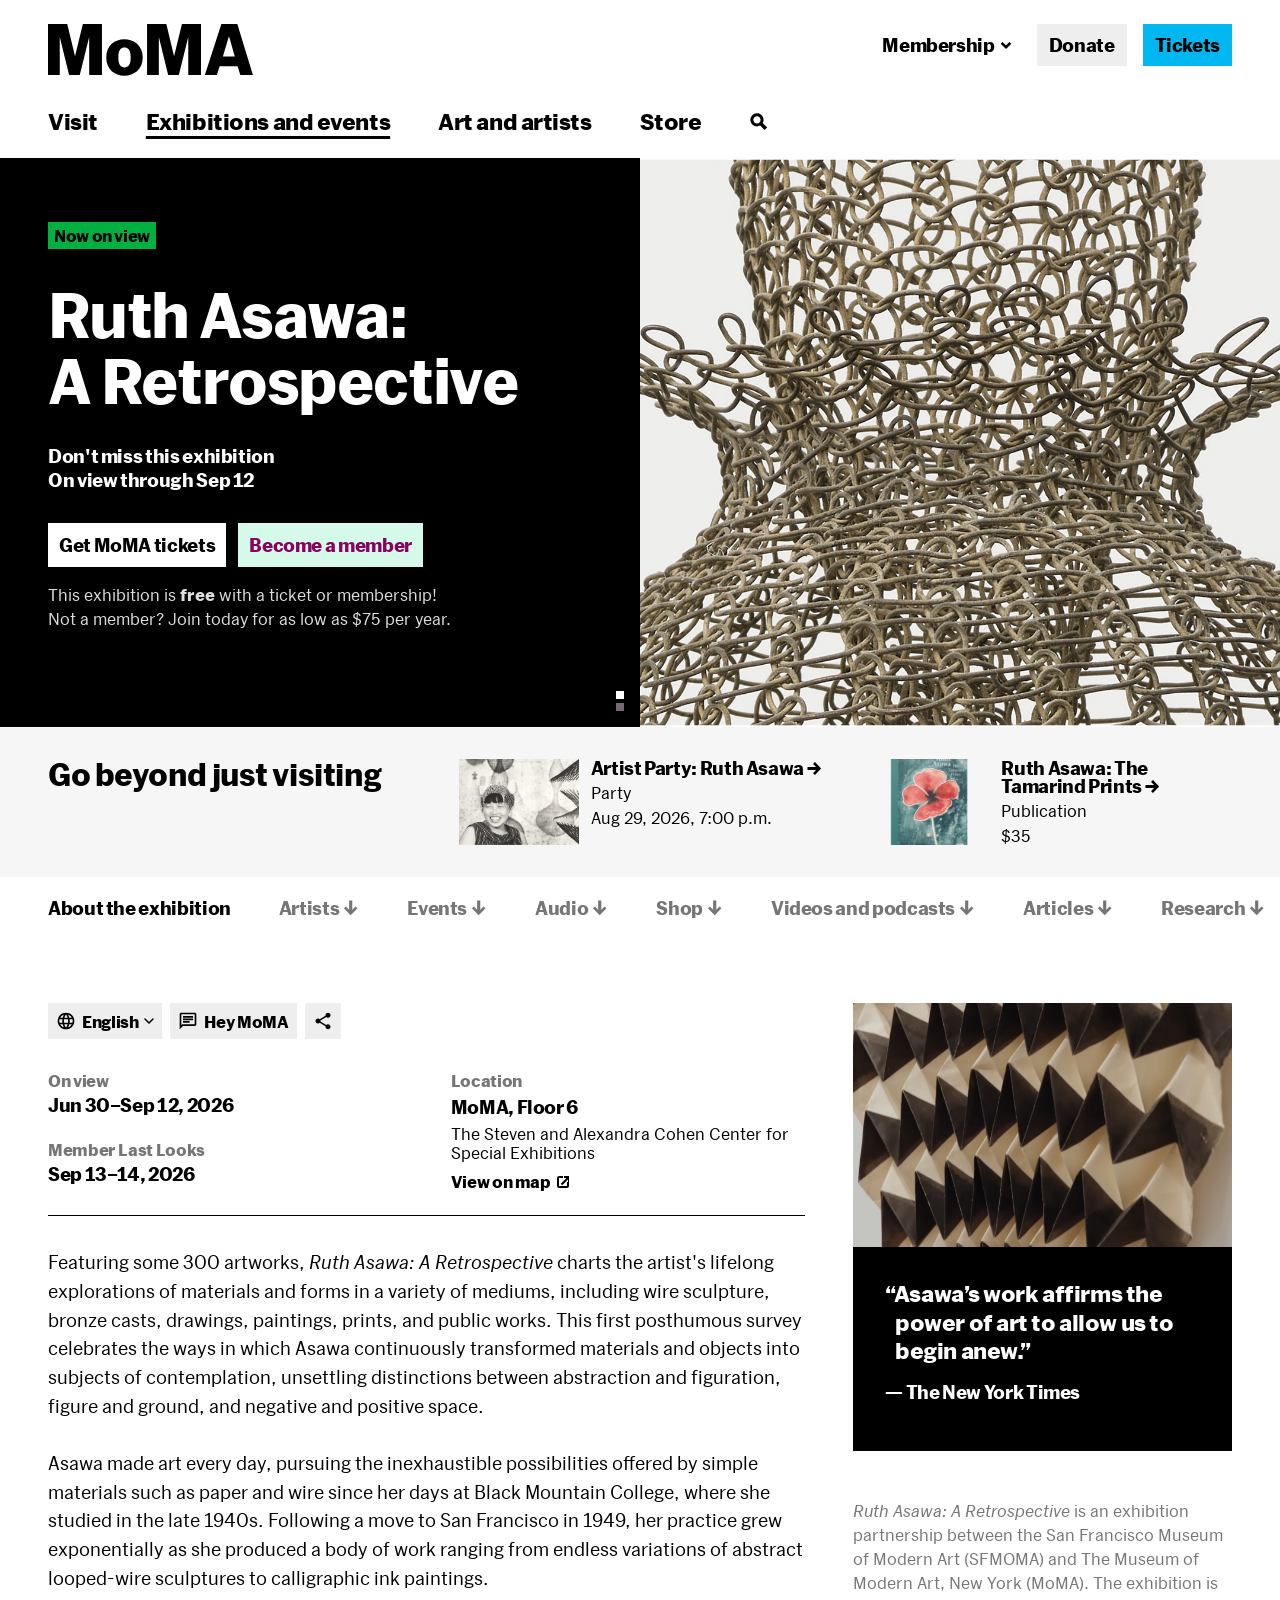
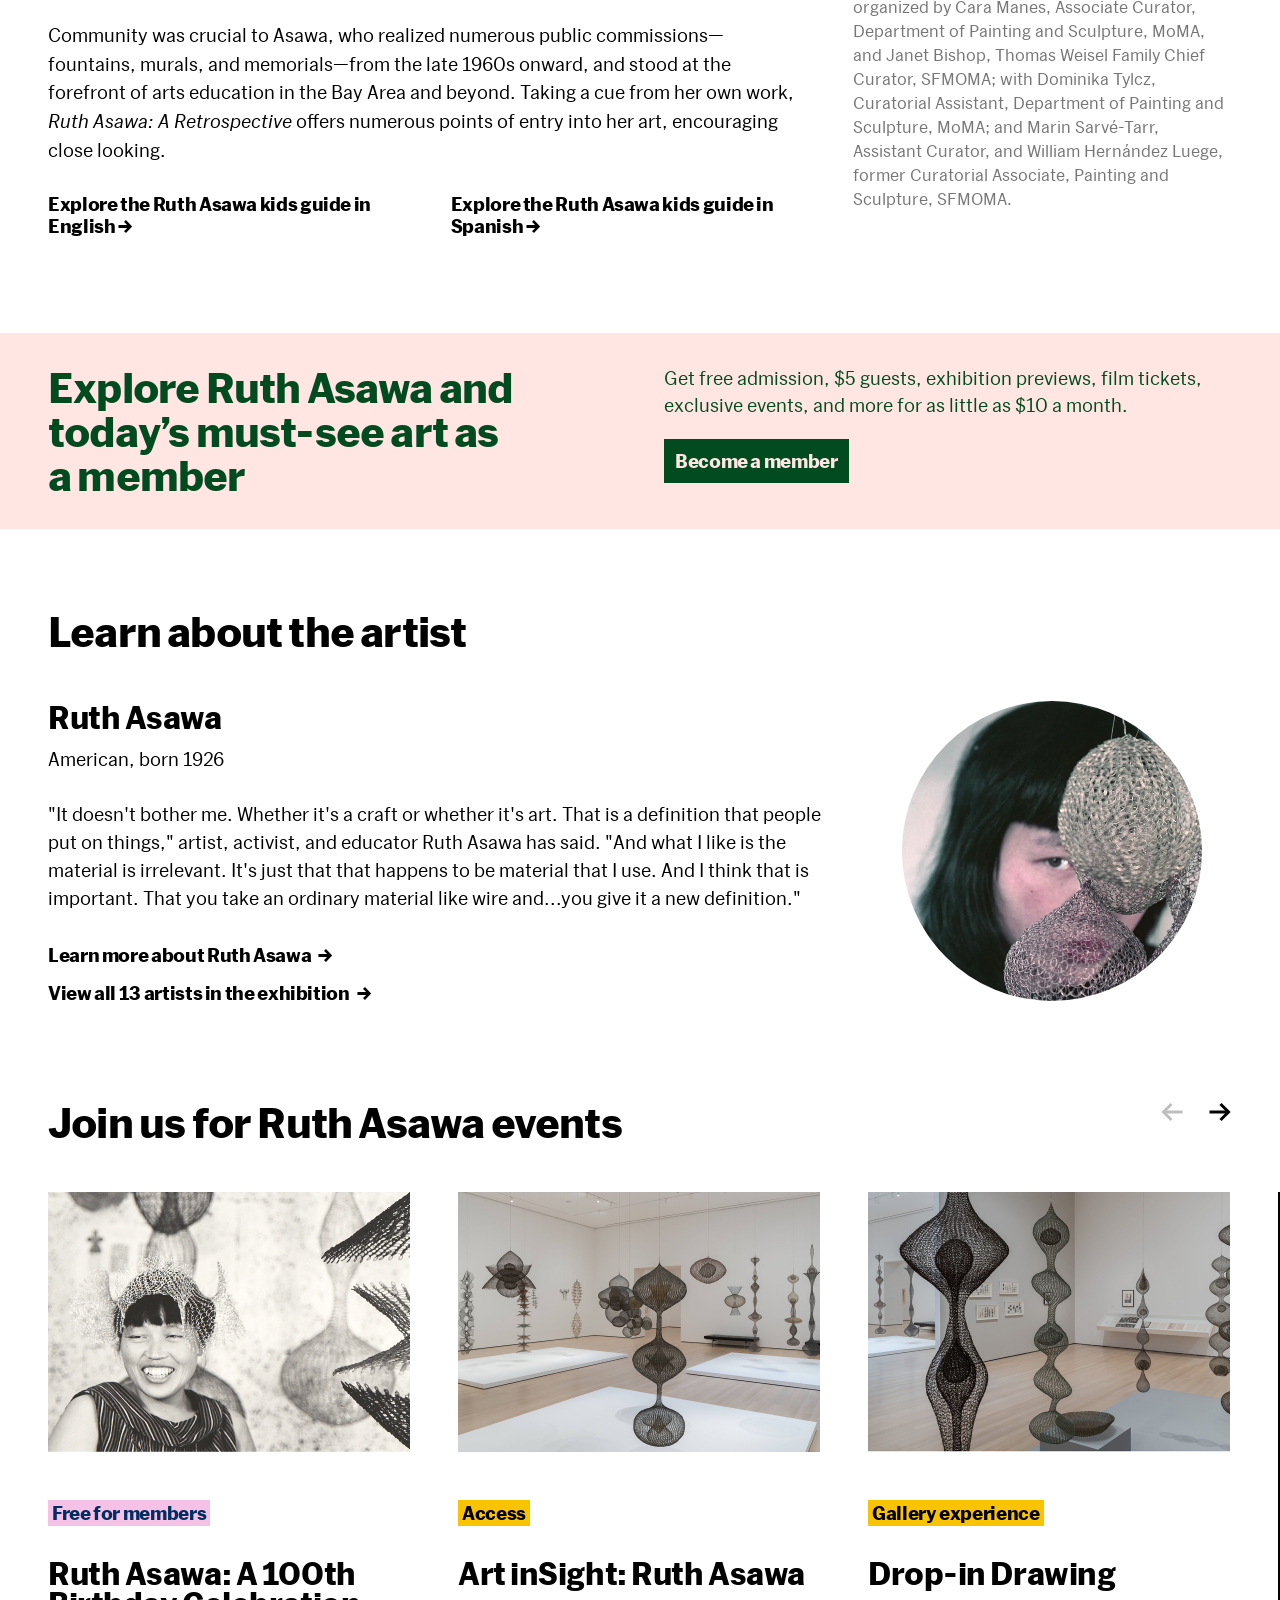
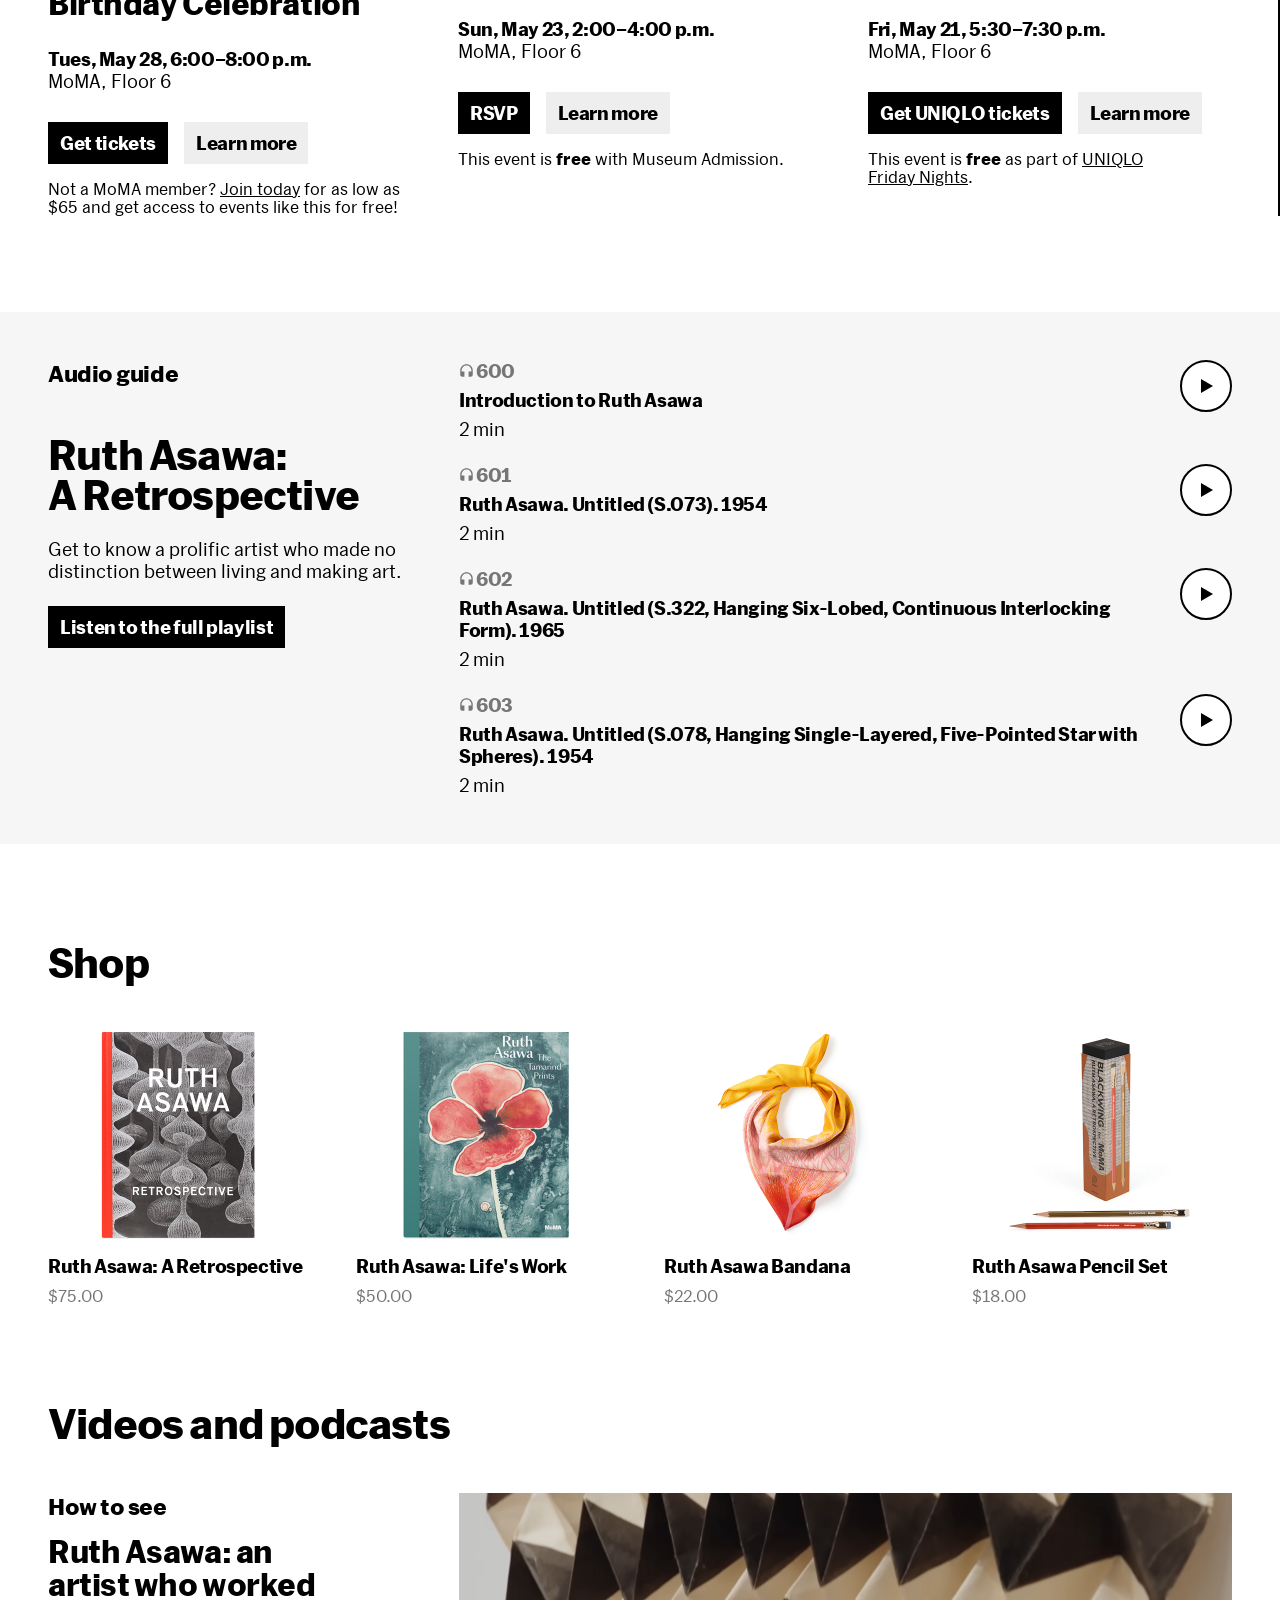
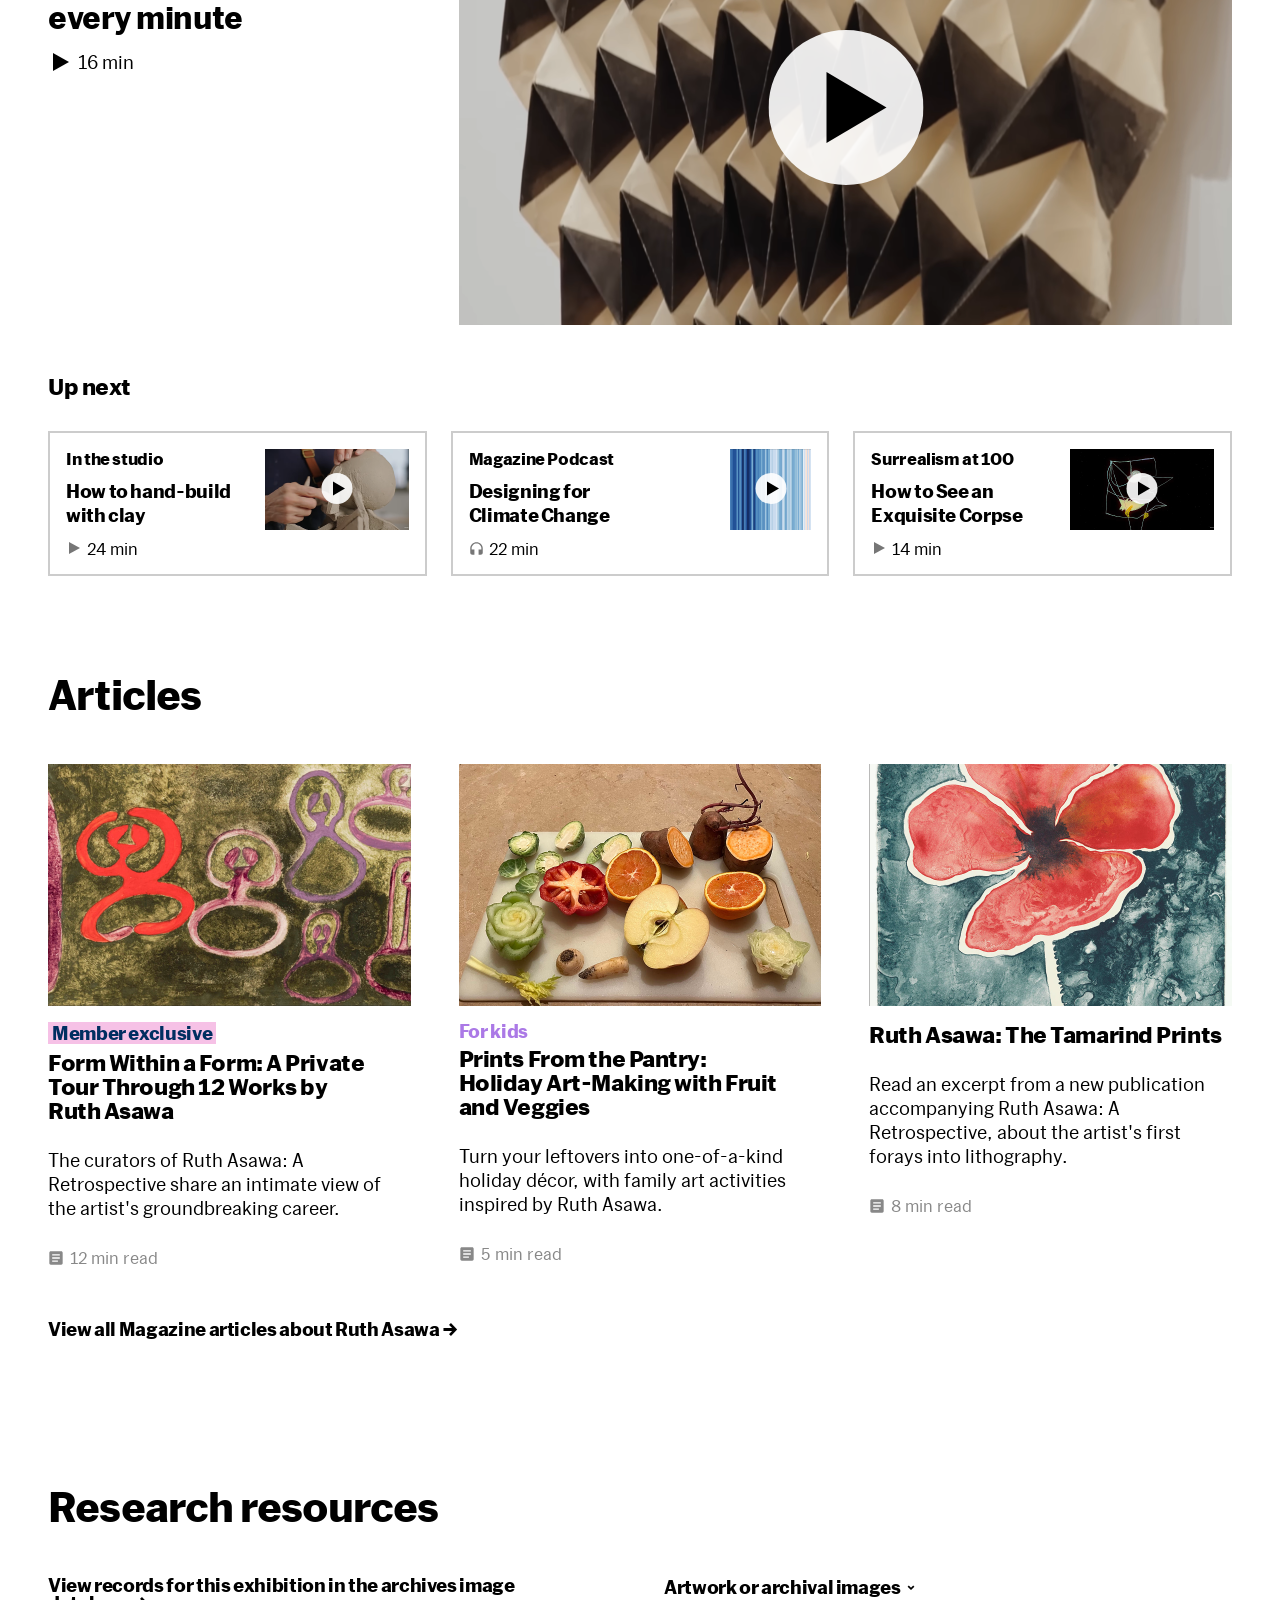
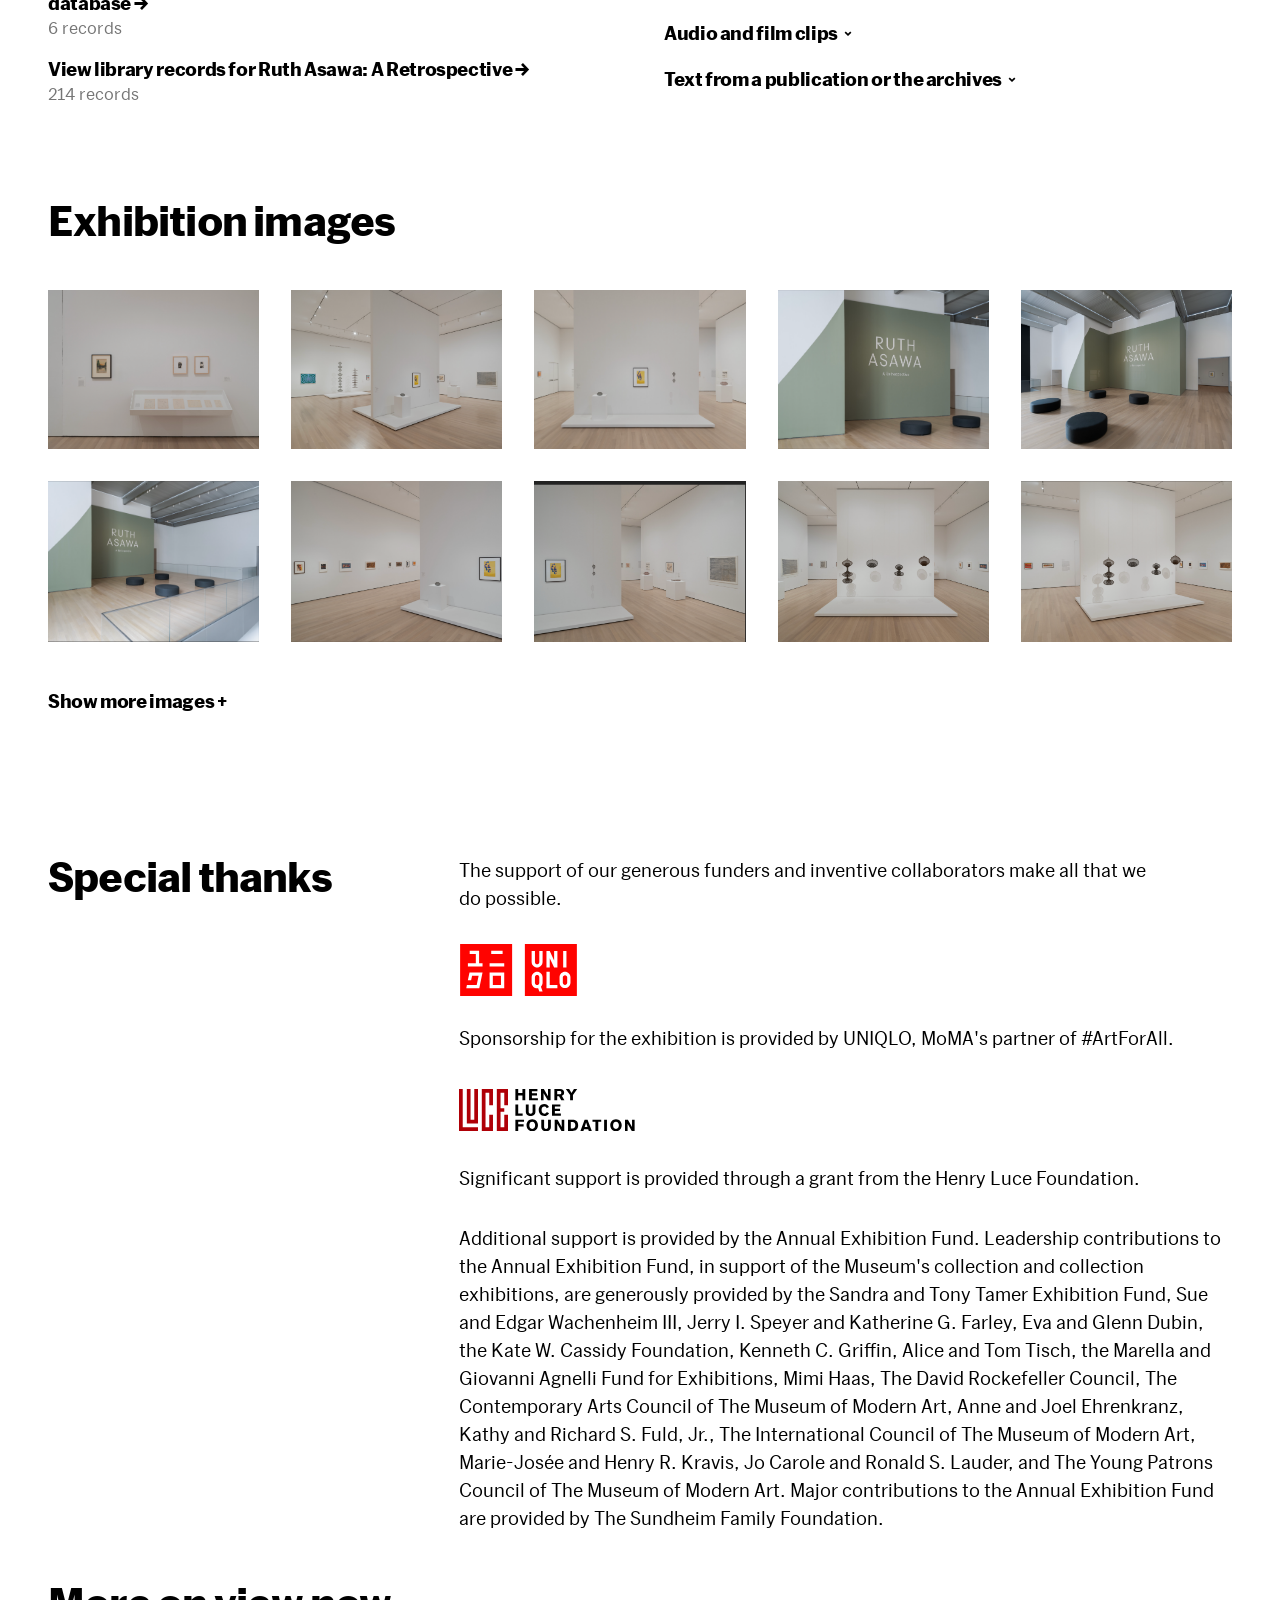
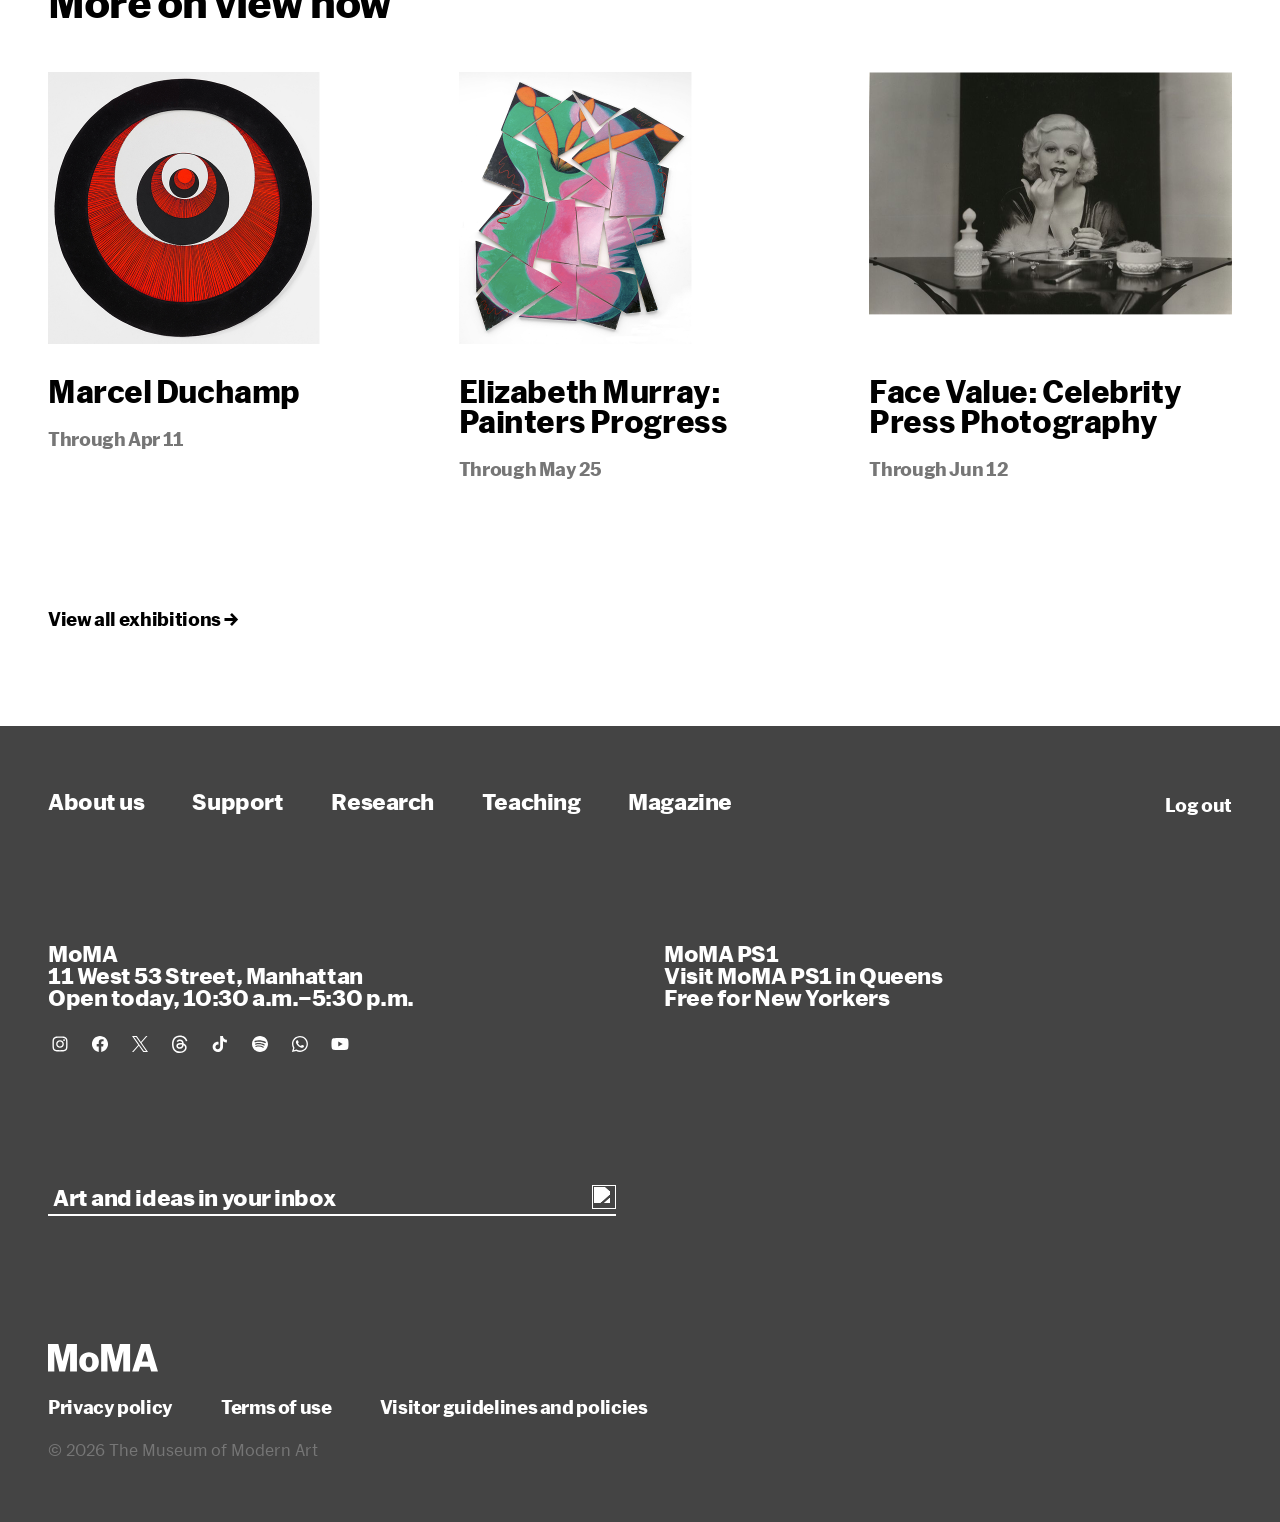
==== commit e3edfbe7: "Add files via upload" ====
--- a/r3-a.html
+++ b/r3-a.html
@@ -257,11 +257,13 @@
     <section class="banner-promo banner-promo--member">
       <div class="banner-promo__member-inner page-container">
         <div class="banner-promo__member-left">
-          <p class="banner-promo__member-heading">See Ruth Asawa, and all of MoMA, for free.</p>
+          <p class="banner-promo__member-heading">Explore Ruth Asawa and today’s must-see art as a member
+</p>
         </div>
         <div class="banner-promo__member-right">
-          <p class="banner-promo__member-body">Members get free admission, film tickets, exclusive previews, and early event access. Starting at less than $10 per month.</p>
-          <a class="exh-hero__cta exh-hero__cta--member-green" href="#">Join today</a>
+          <p class="banner-promo__member-body">Get free admission, $5 guests, exhibition previews, film tickets, exclusive events, and more for as little as $10 a month.
+</p>
+          <a class="exh-hero__cta exh-hero__cta--member-green" href="#">Become a member</a>
 
           <!-- <a class="banner-promo__member-link" href="#">Join today</a> -->
         </div>
@@ -544,7 +546,7 @@
               </p>
             </div>
             <div class="video-card-sm__thumb">
-              <img src="img/ruth-asawa/clay.png" alt="How to hand-build with clay">
+              <img src="img/ruth-asawa/video-2.png" alt="How to hand-build with clay">
               <button class="video-card-sm__play" aria-label="Play">
                 <svg width="32" height="32" viewBox="0 0 32 32" fill="none"><circle cx="16" cy="16" r="15.5" fill="white" fill-opacity="0.9"/><polygon points="12,9 24,16 12,23" fill="black"/></svg>
               </button>
@@ -560,7 +562,7 @@
               </p>
             </div>
             <div class="video-card-sm__thumb video-card-sm__thumb--sq">
-              <img src="img/ruth-asawa/climate-change.png" alt="Designing for Climate Change">
+              <img src="img/ruth-asawa/podcast-1.png" alt="Designing for Climate Change">
               <button class="video-card-sm__play" aria-label="Play">
                 <svg width="32" height="32" viewBox="0 0 32 32" fill="none"><circle cx="16" cy="16" r="15.5" fill="white" fill-opacity="0.9"/><polygon points="12,9 24,16 12,23" fill="black"/></svg>
               </button>
@@ -576,7 +578,7 @@
               </p>
             </div>
             <div class="video-card-sm__thumb">
-              <img src="img/ruth-asawa/exquisite.png" alt="How to See an Exquisite Corpse">
+              <img src="img/ruth-asawa/video-1.png" alt="How to See an Exquisite Corpse">
               <button class="video-card-sm__play" aria-label="Play">
                 <svg width="32" height="32" viewBox="0 0 32 32" fill="none"><circle cx="16" cy="16" r="15.5" fill="white" fill-opacity="0.9"/><polygon points="12,9 24,16 12,23" fill="black"/></svg>
               </button>
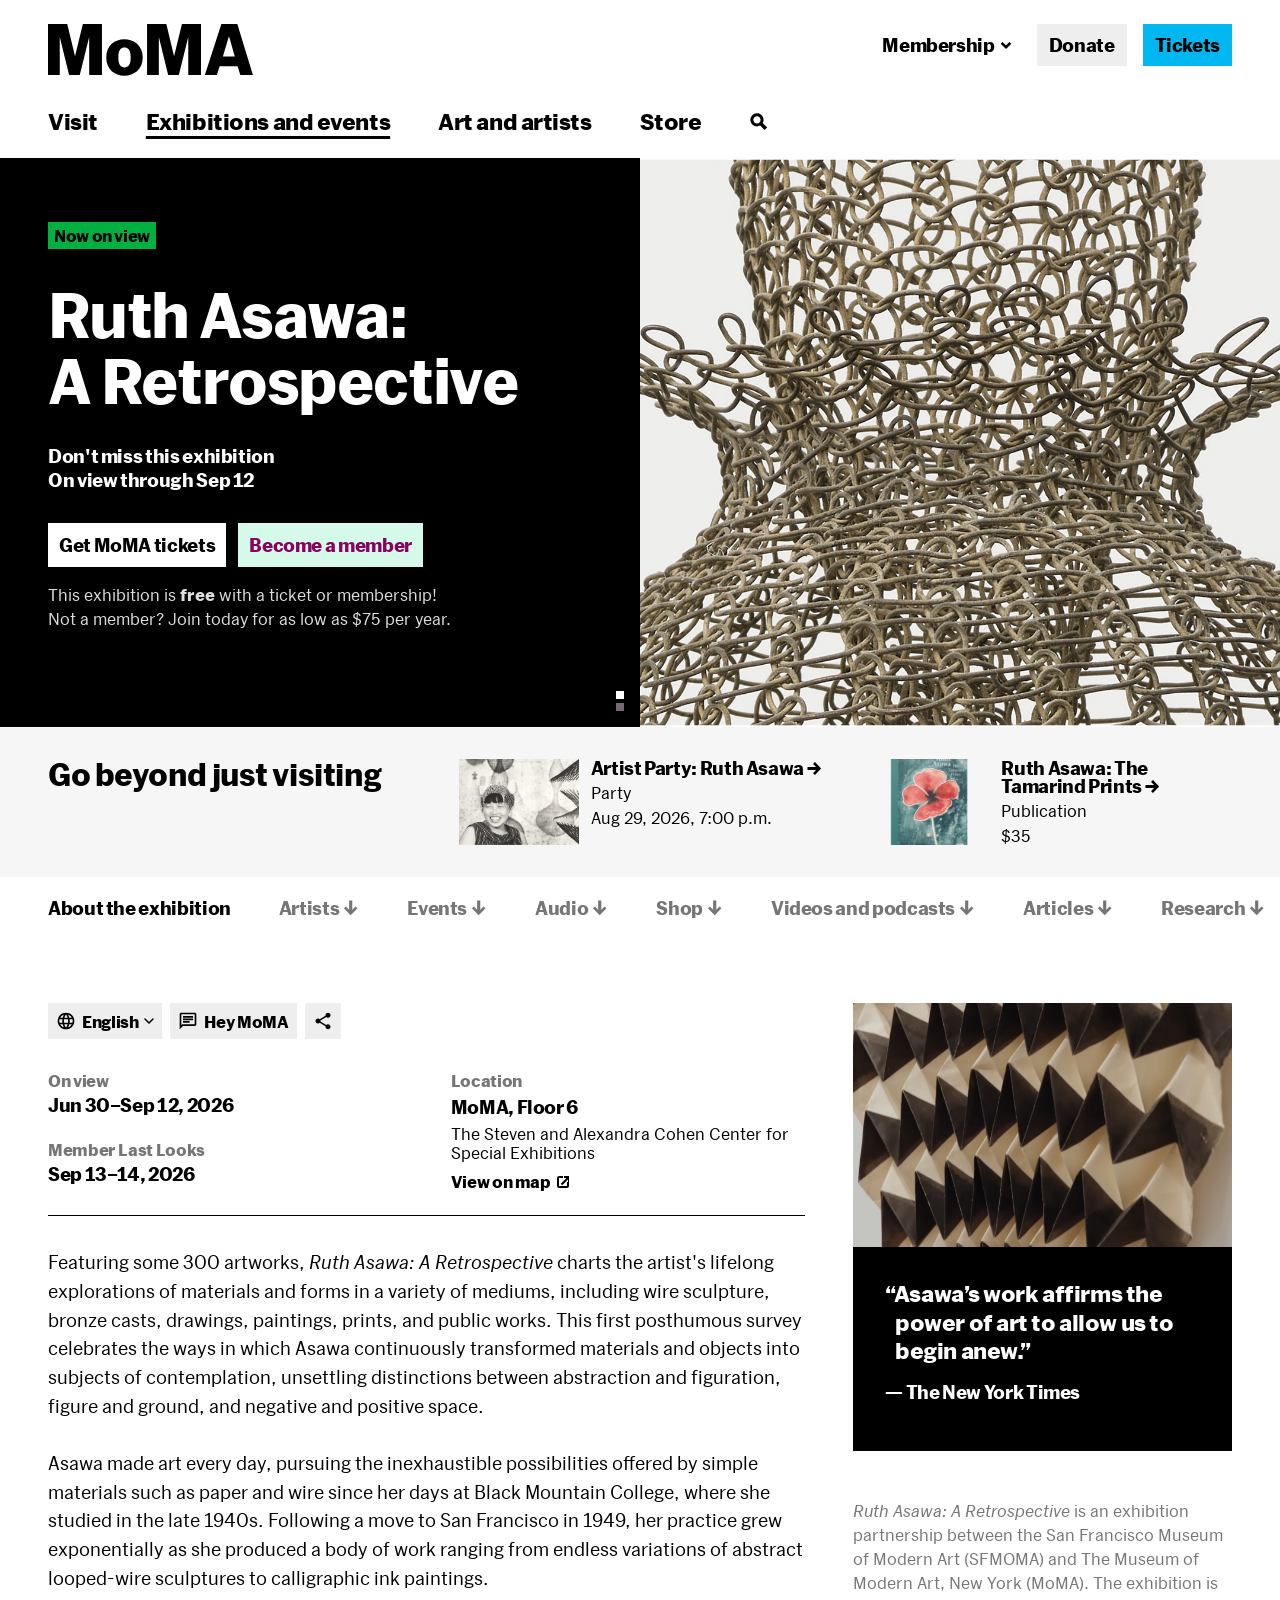
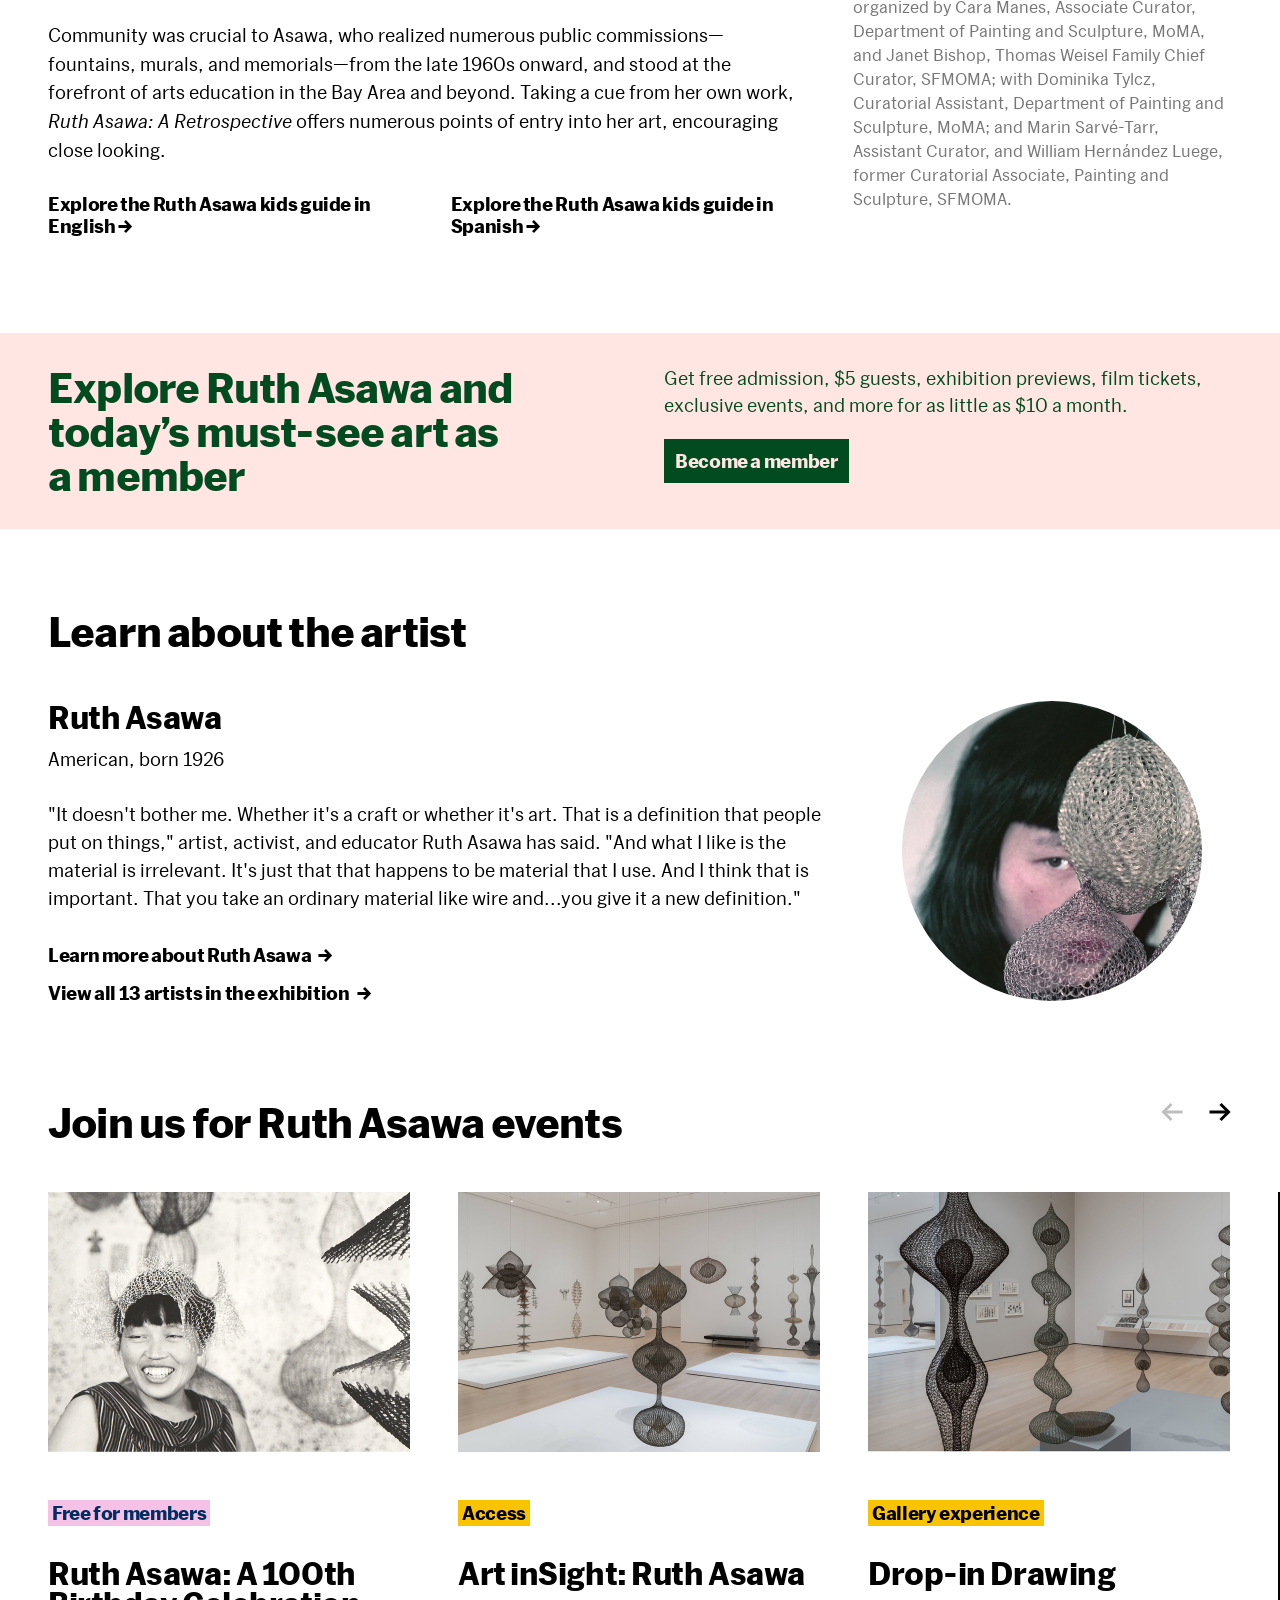
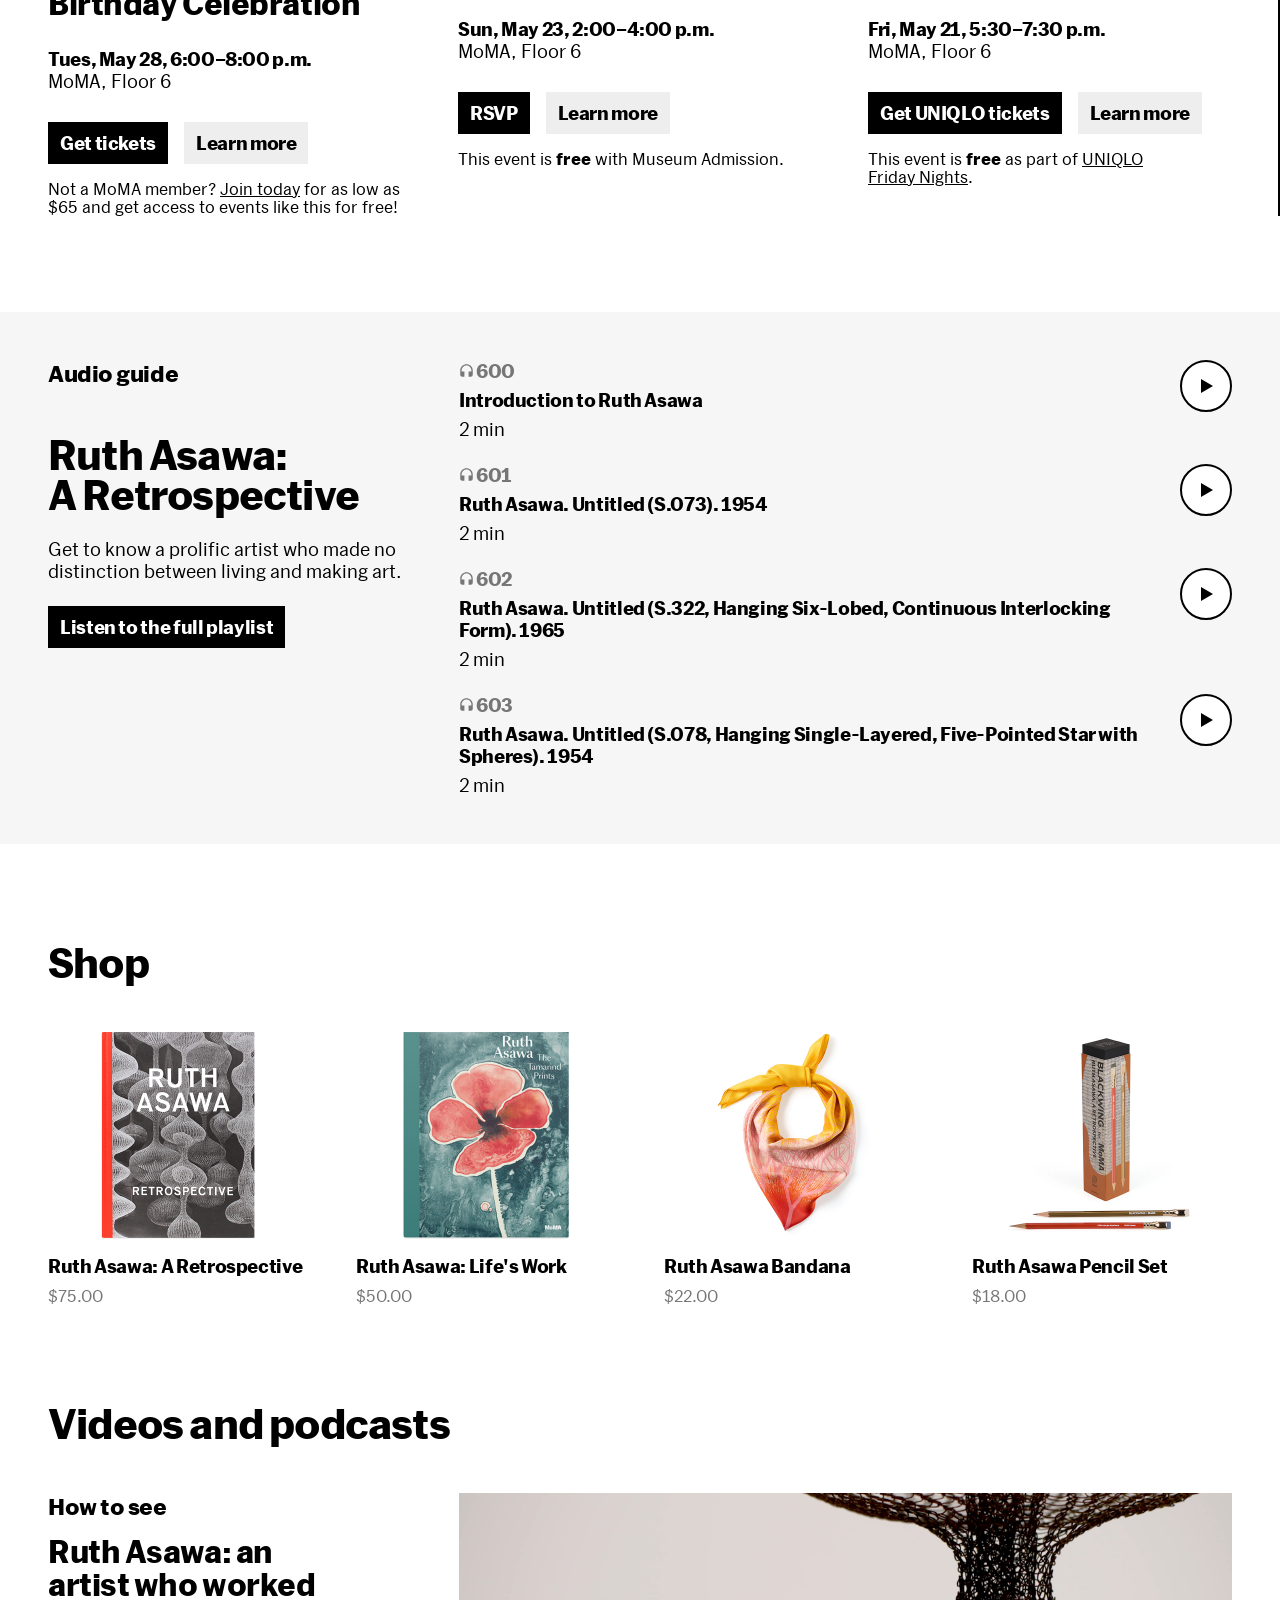
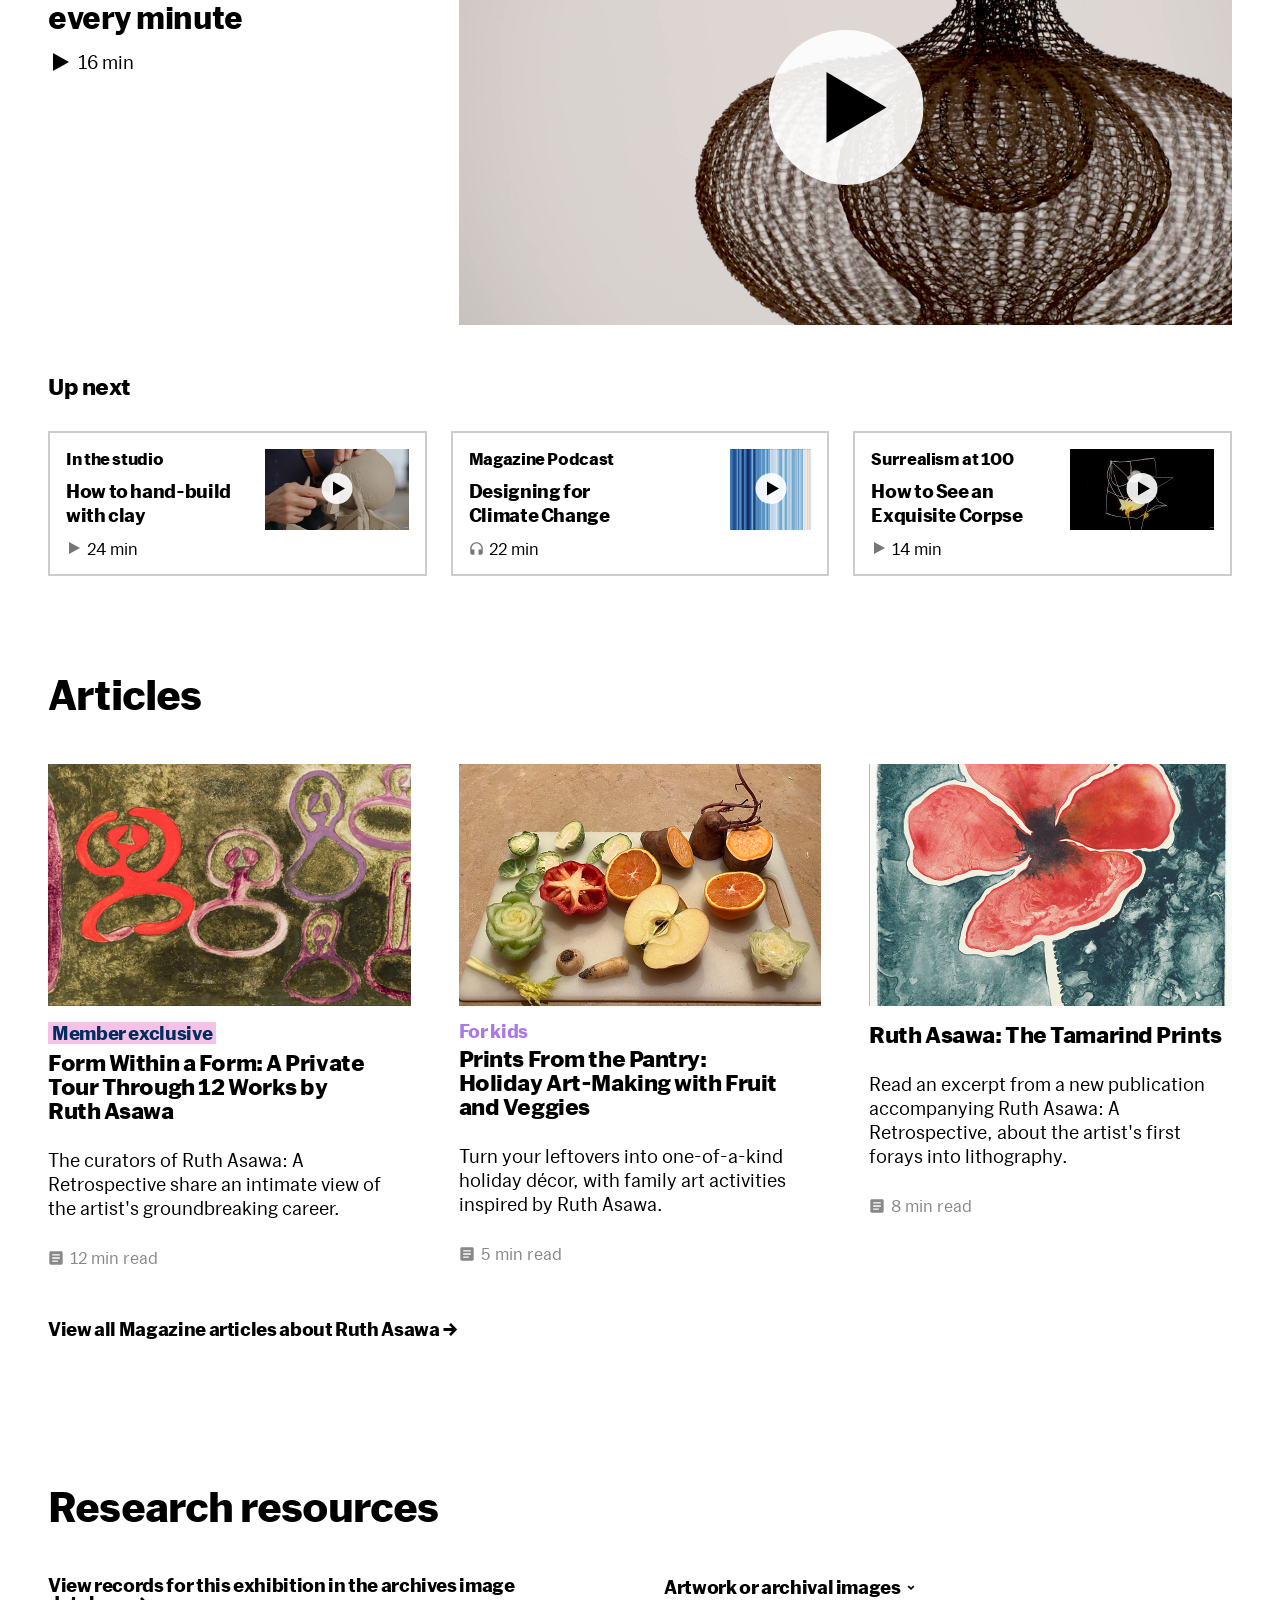
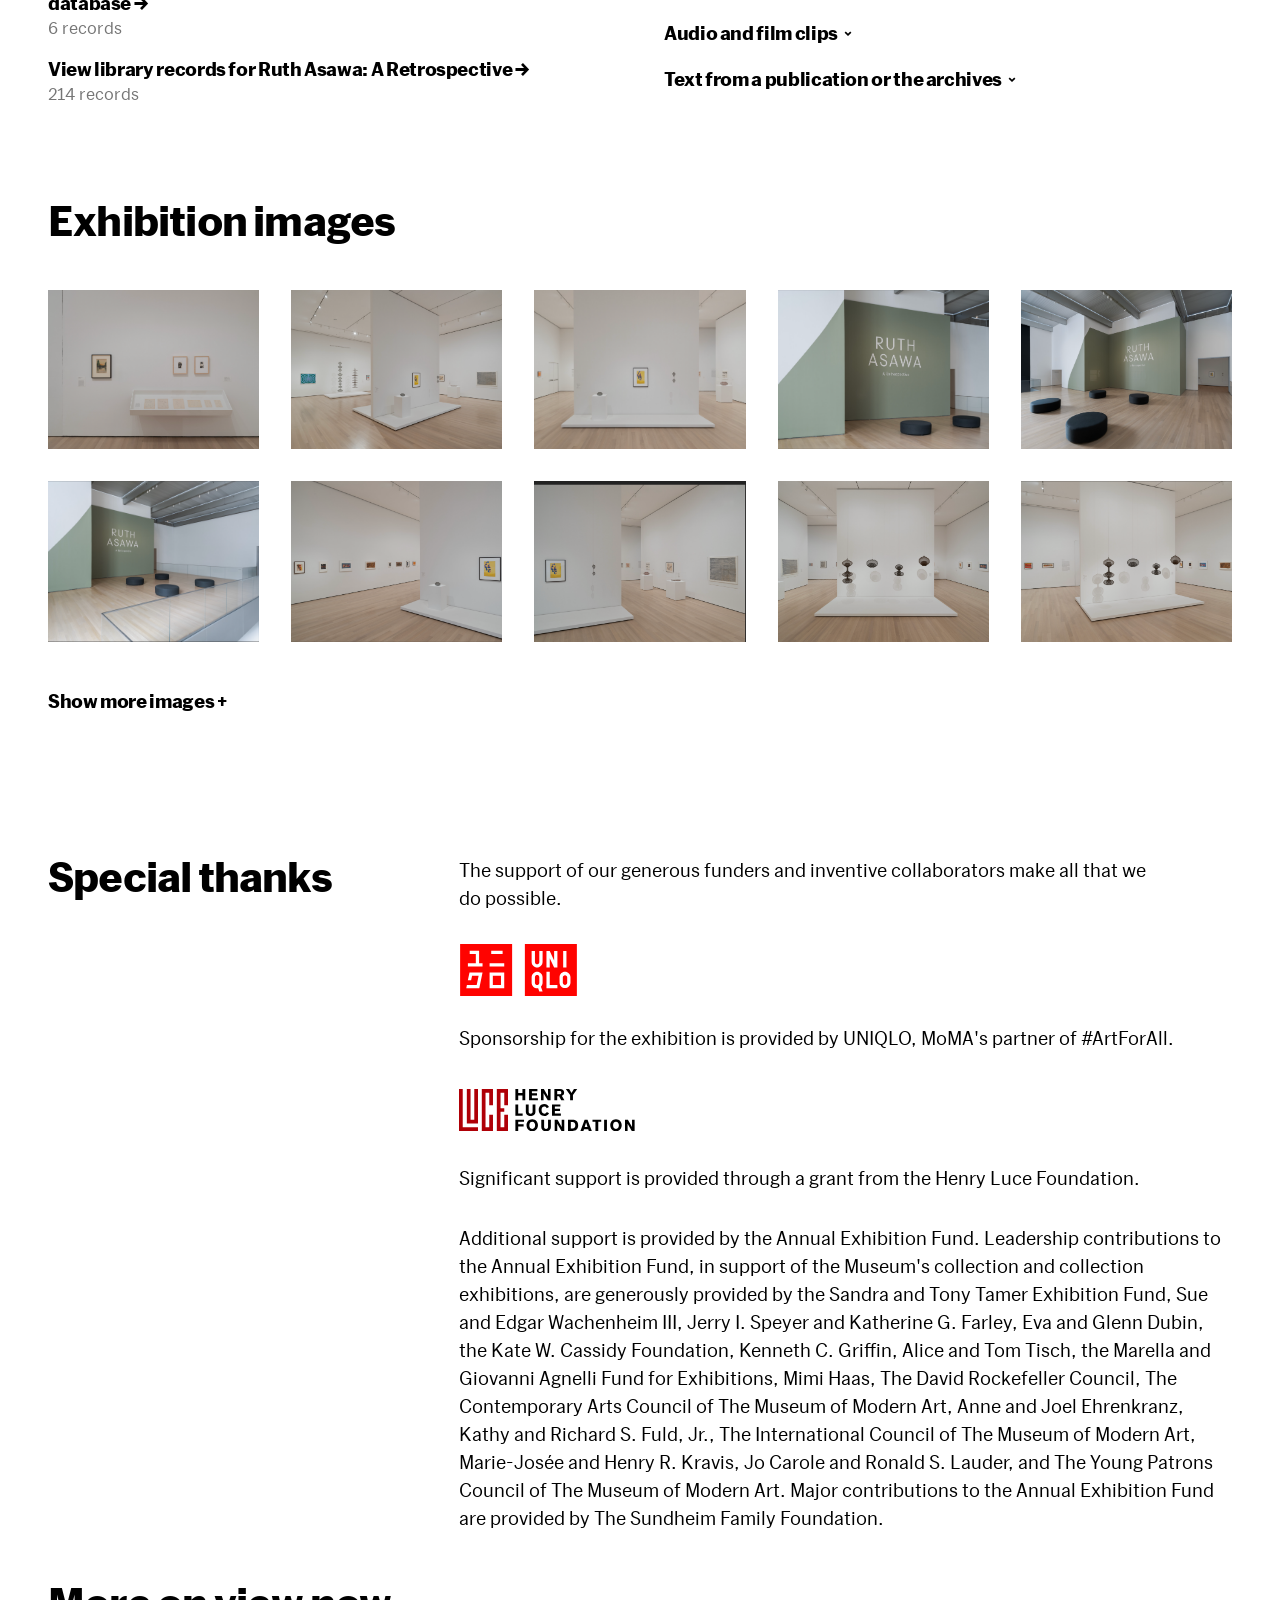
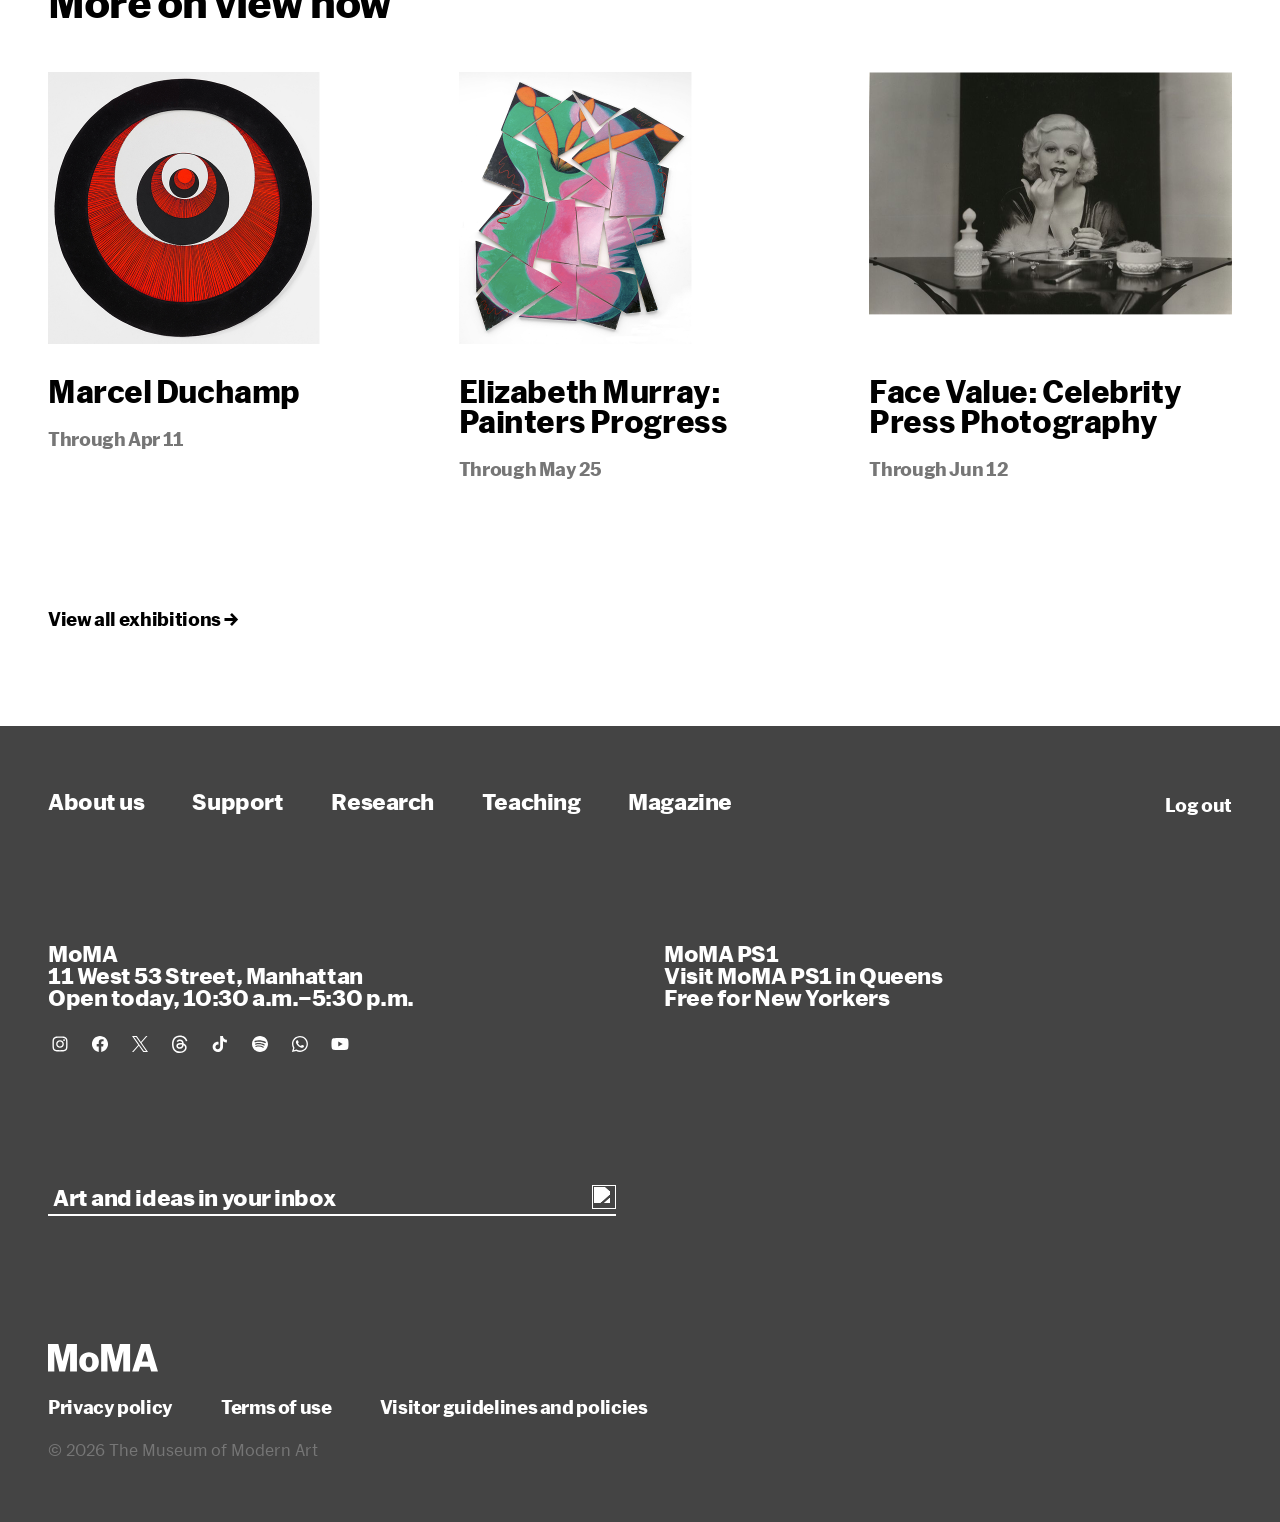
==== commit 6fee4c45: "Add files via upload" ====
--- a/r3-a.html
+++ b/r3-a.html
@@ -527,7 +527,7 @@
           </p>
         </div>
         <div class="exh-videos__thumb">
-          <img src="/img/ruth-asawa/RA_video_thumbnail.png" alt="Ruth Asawa video thumbnail">
+          <img src="/img/ruth-asawa/6214b15c400f54ed2cdef461e8ae6bfeacd09d9d.png" alt="Ruth Asawa video thumbnail">
           <button class="exh-videos__play" aria-label="Play video">
             <svg width="155" height="155" viewBox="0 0 155 155" fill="none"><circle cx="77.5" cy="77.5" r="77.5" fill="white" fill-opacity="0.9"/><polygon points="58,42 118,77.5 58,113" fill="black"/></svg>
           </button>
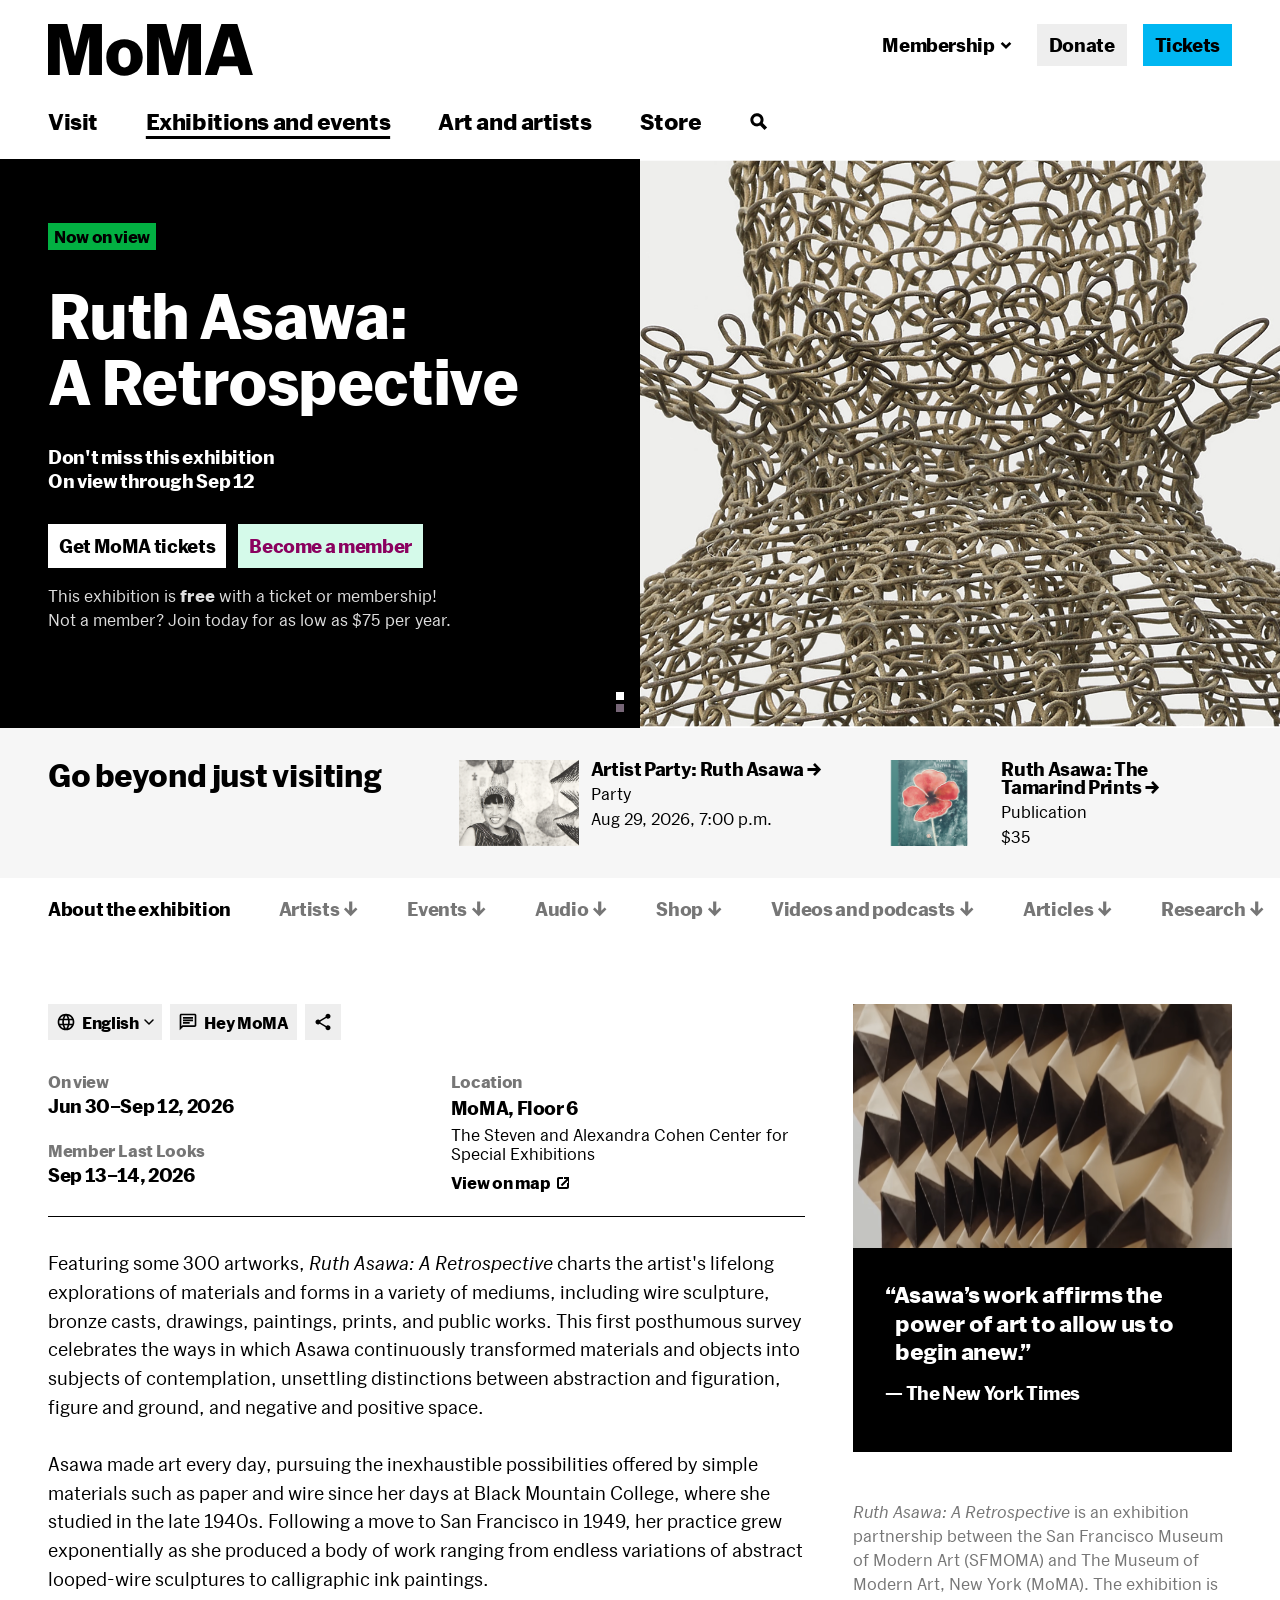
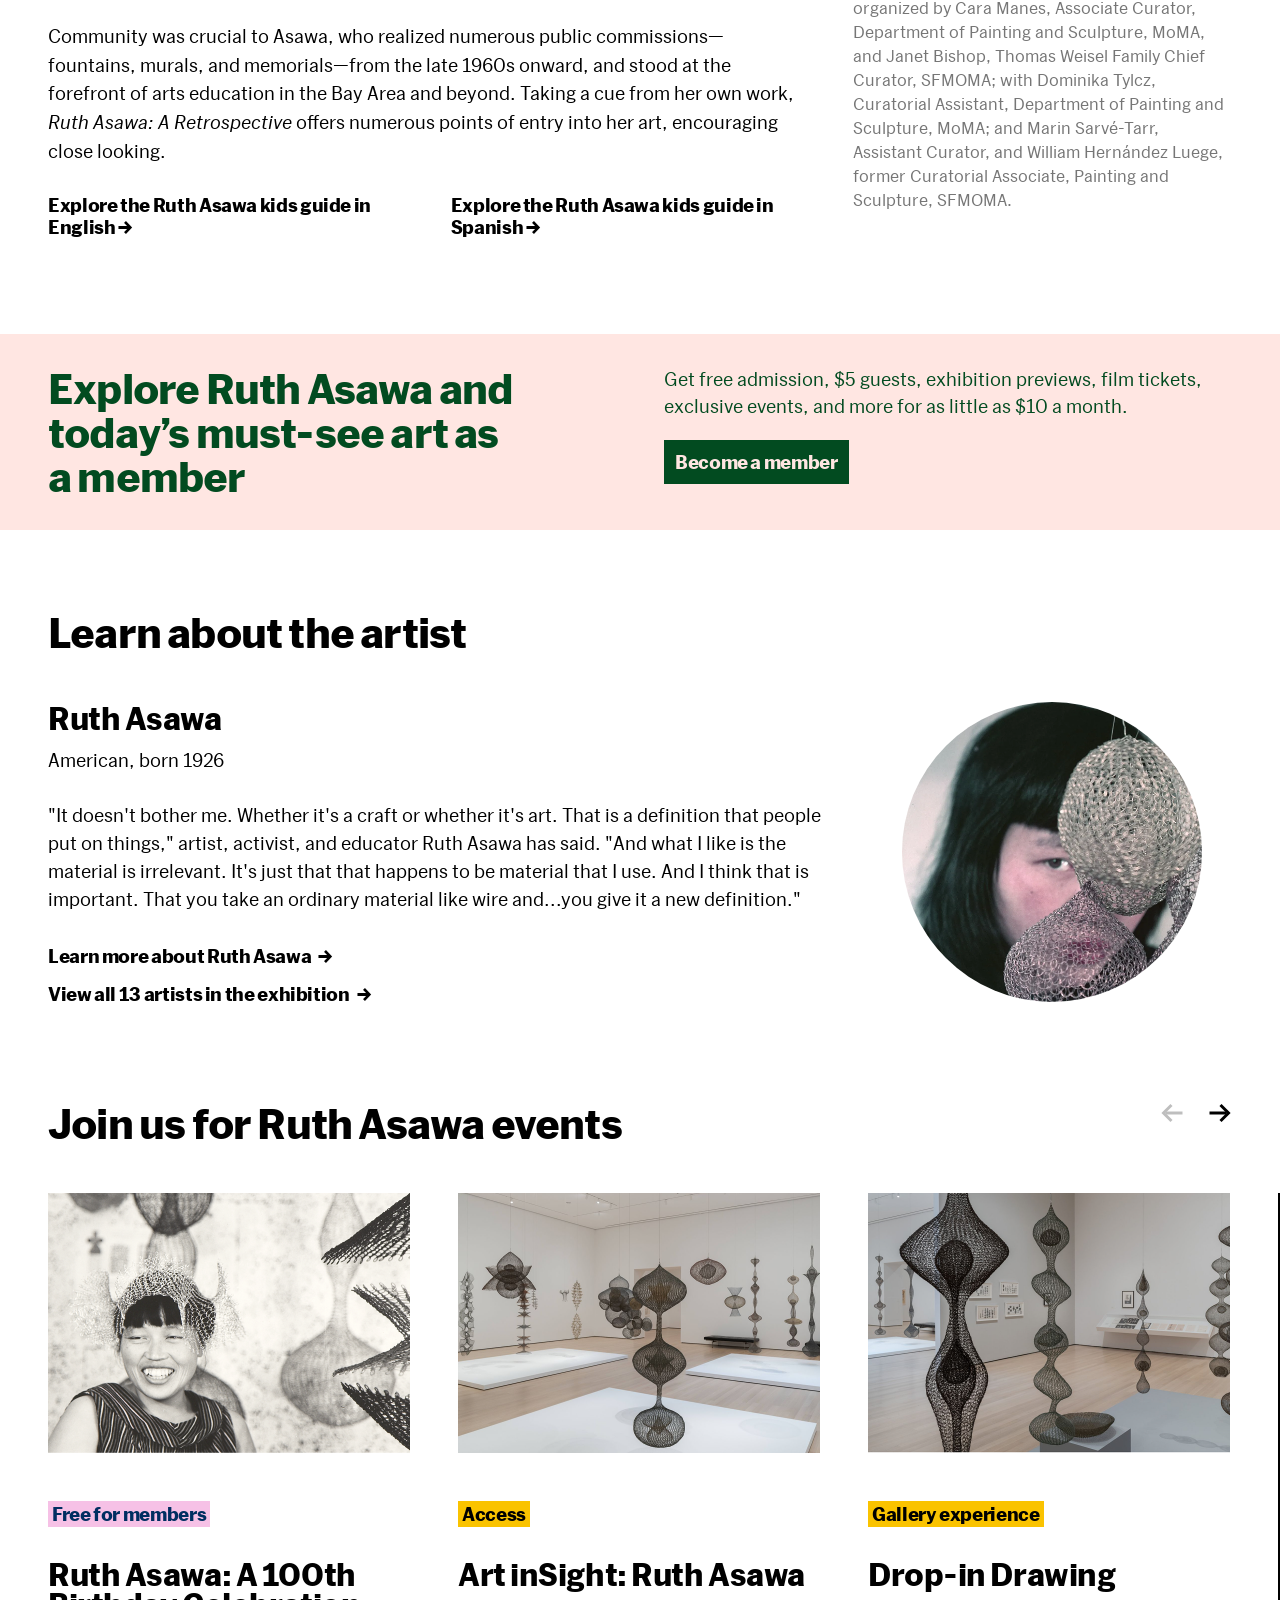
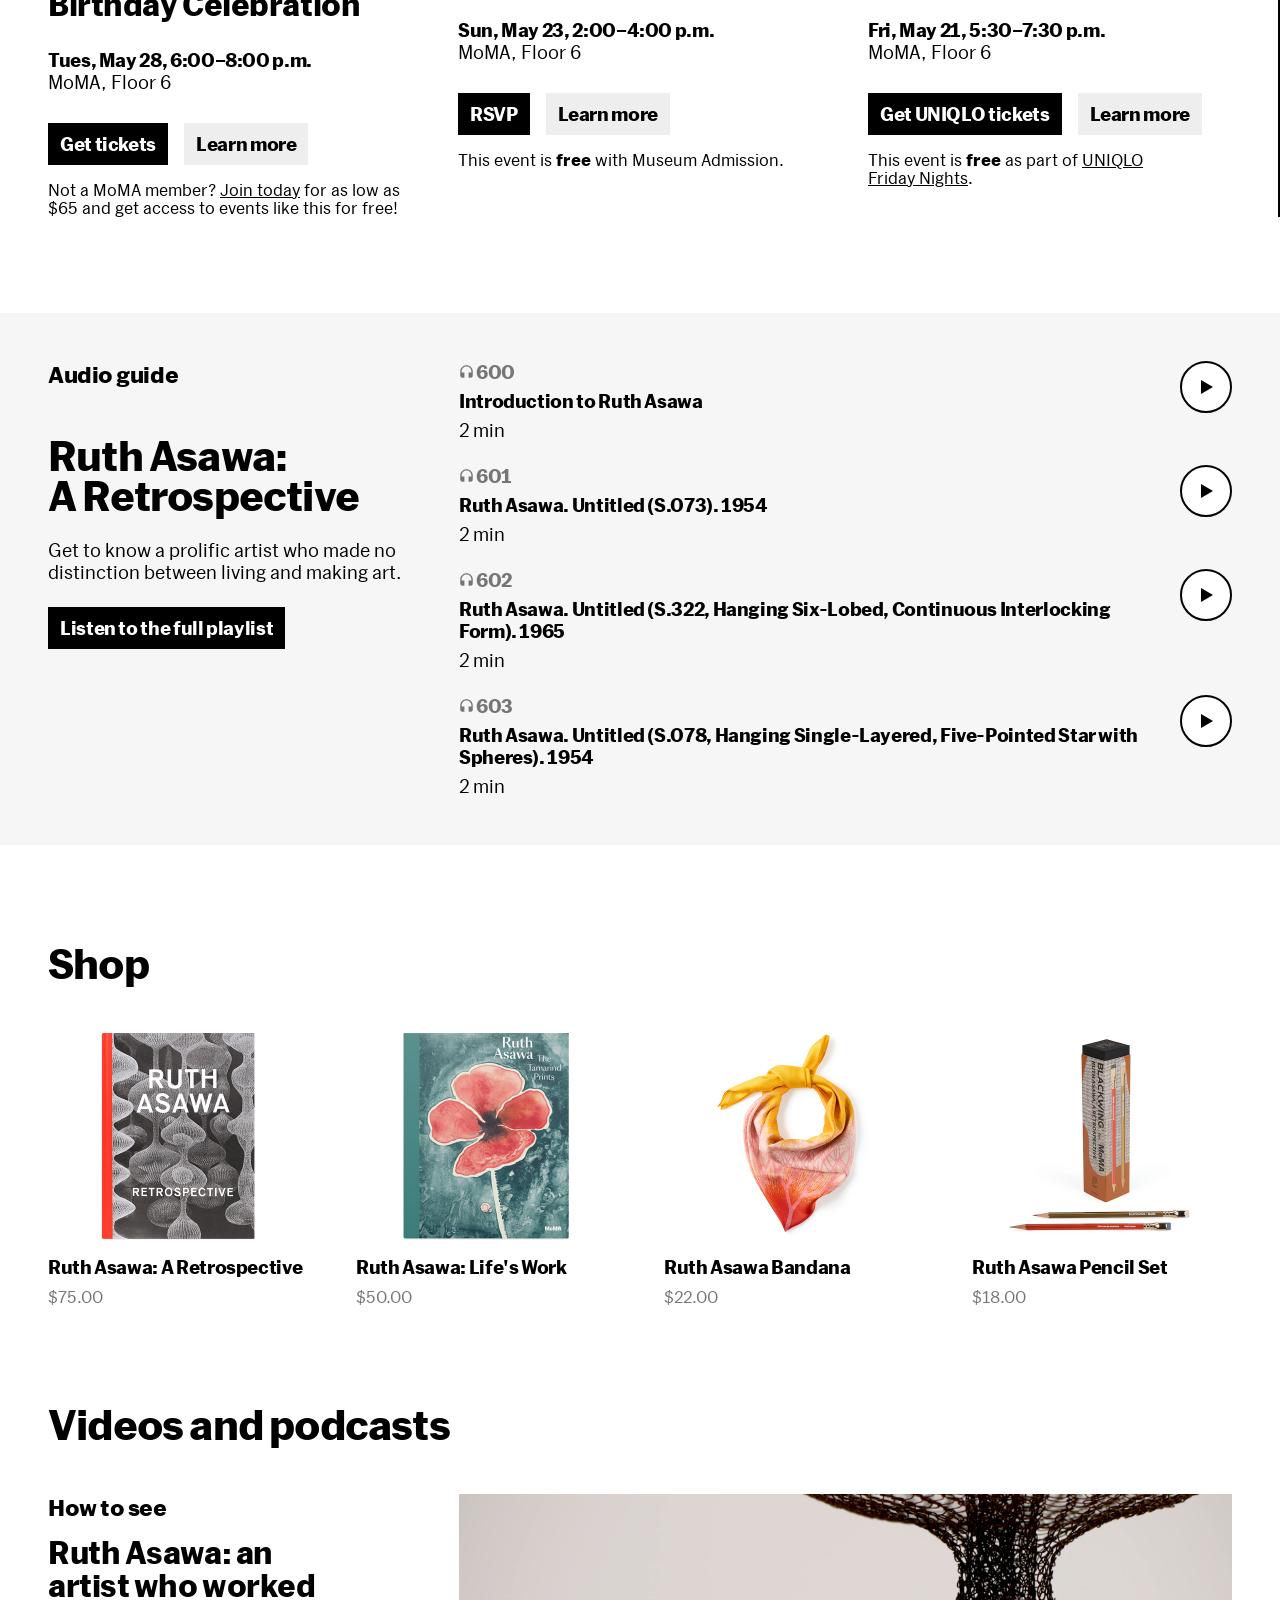
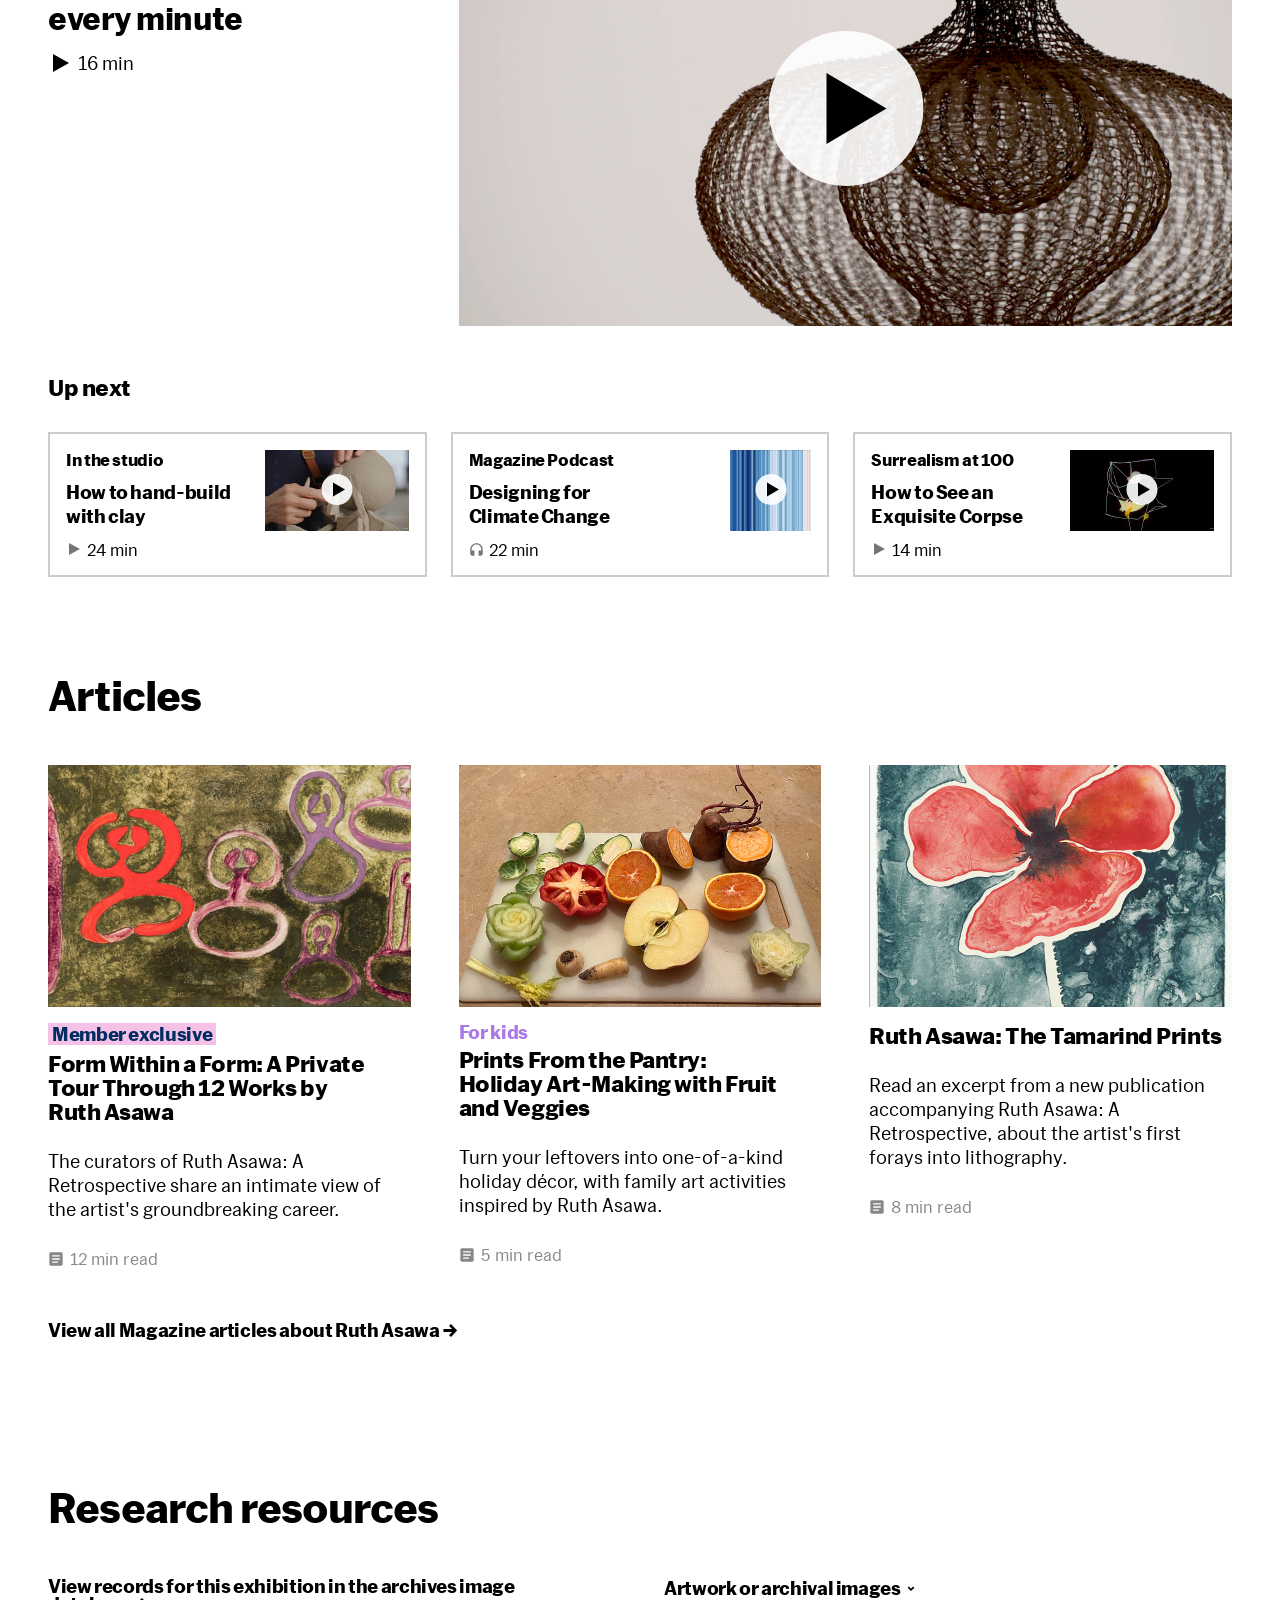
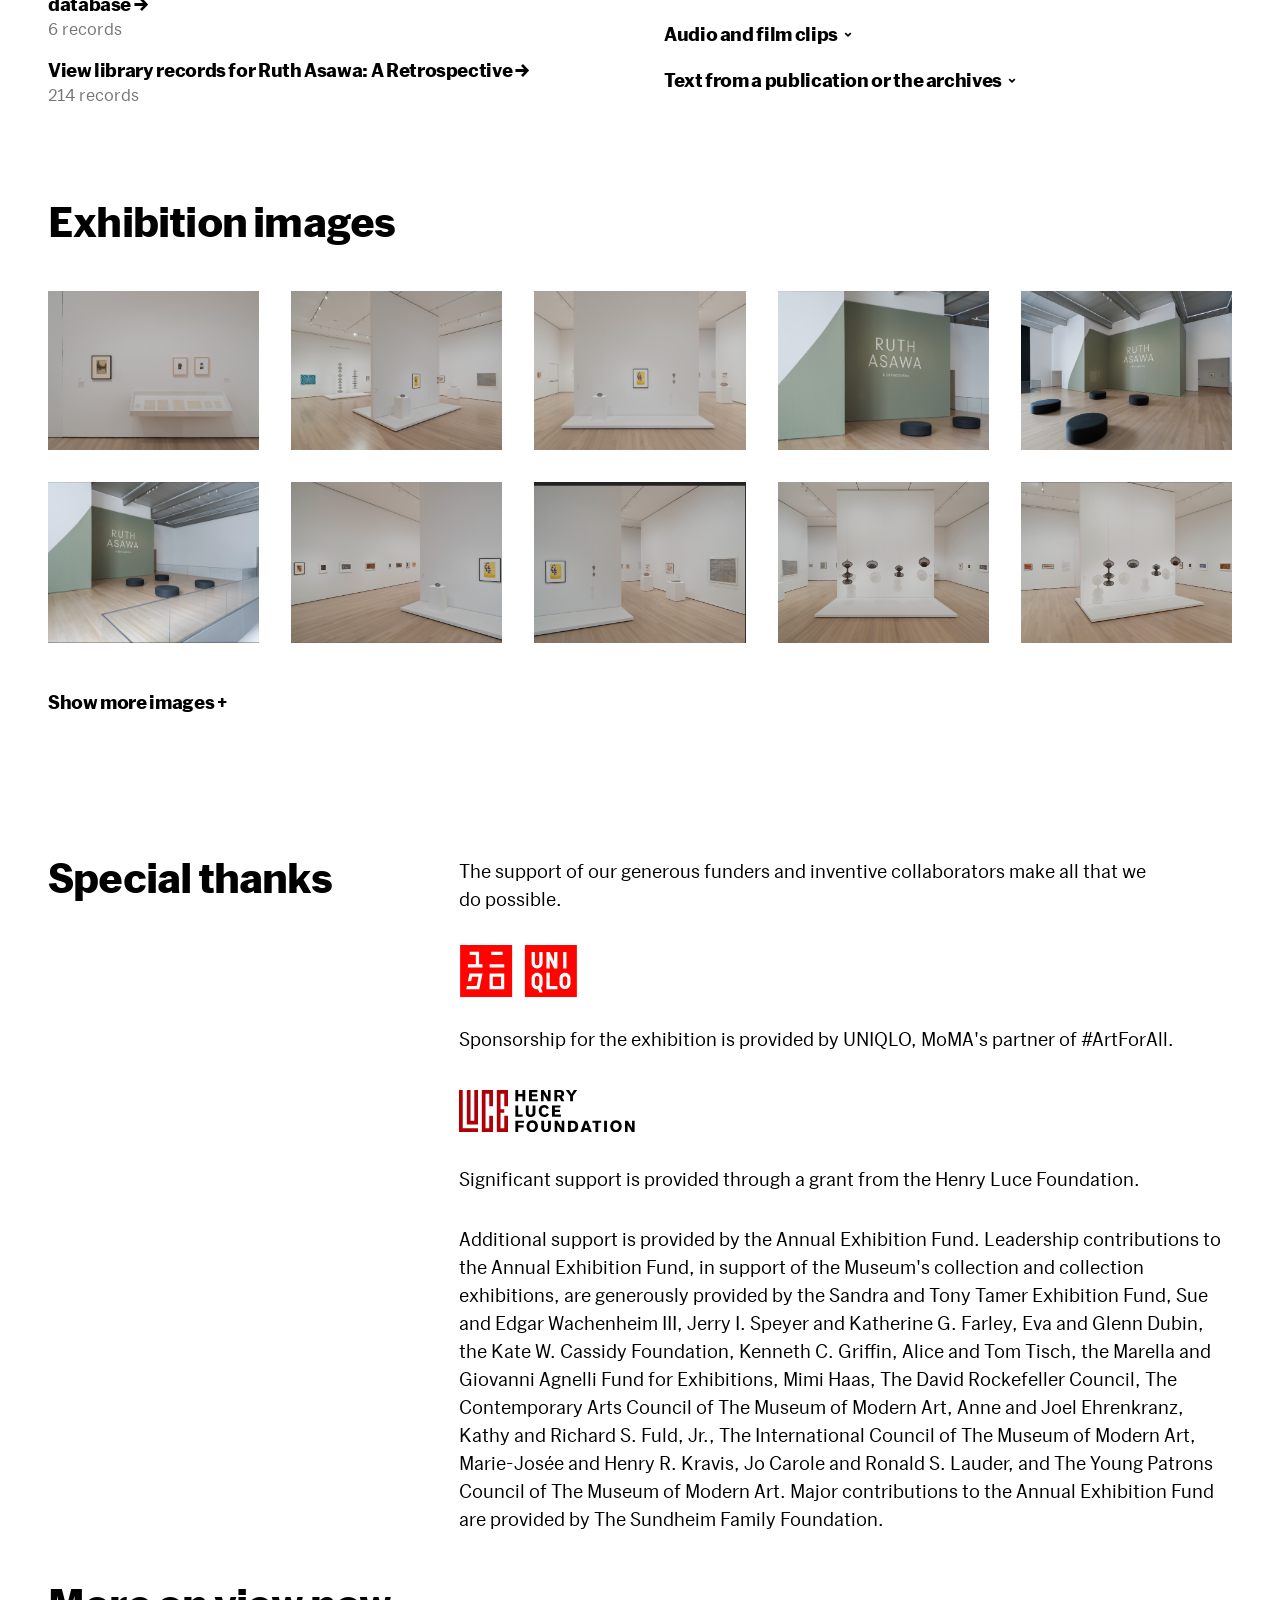
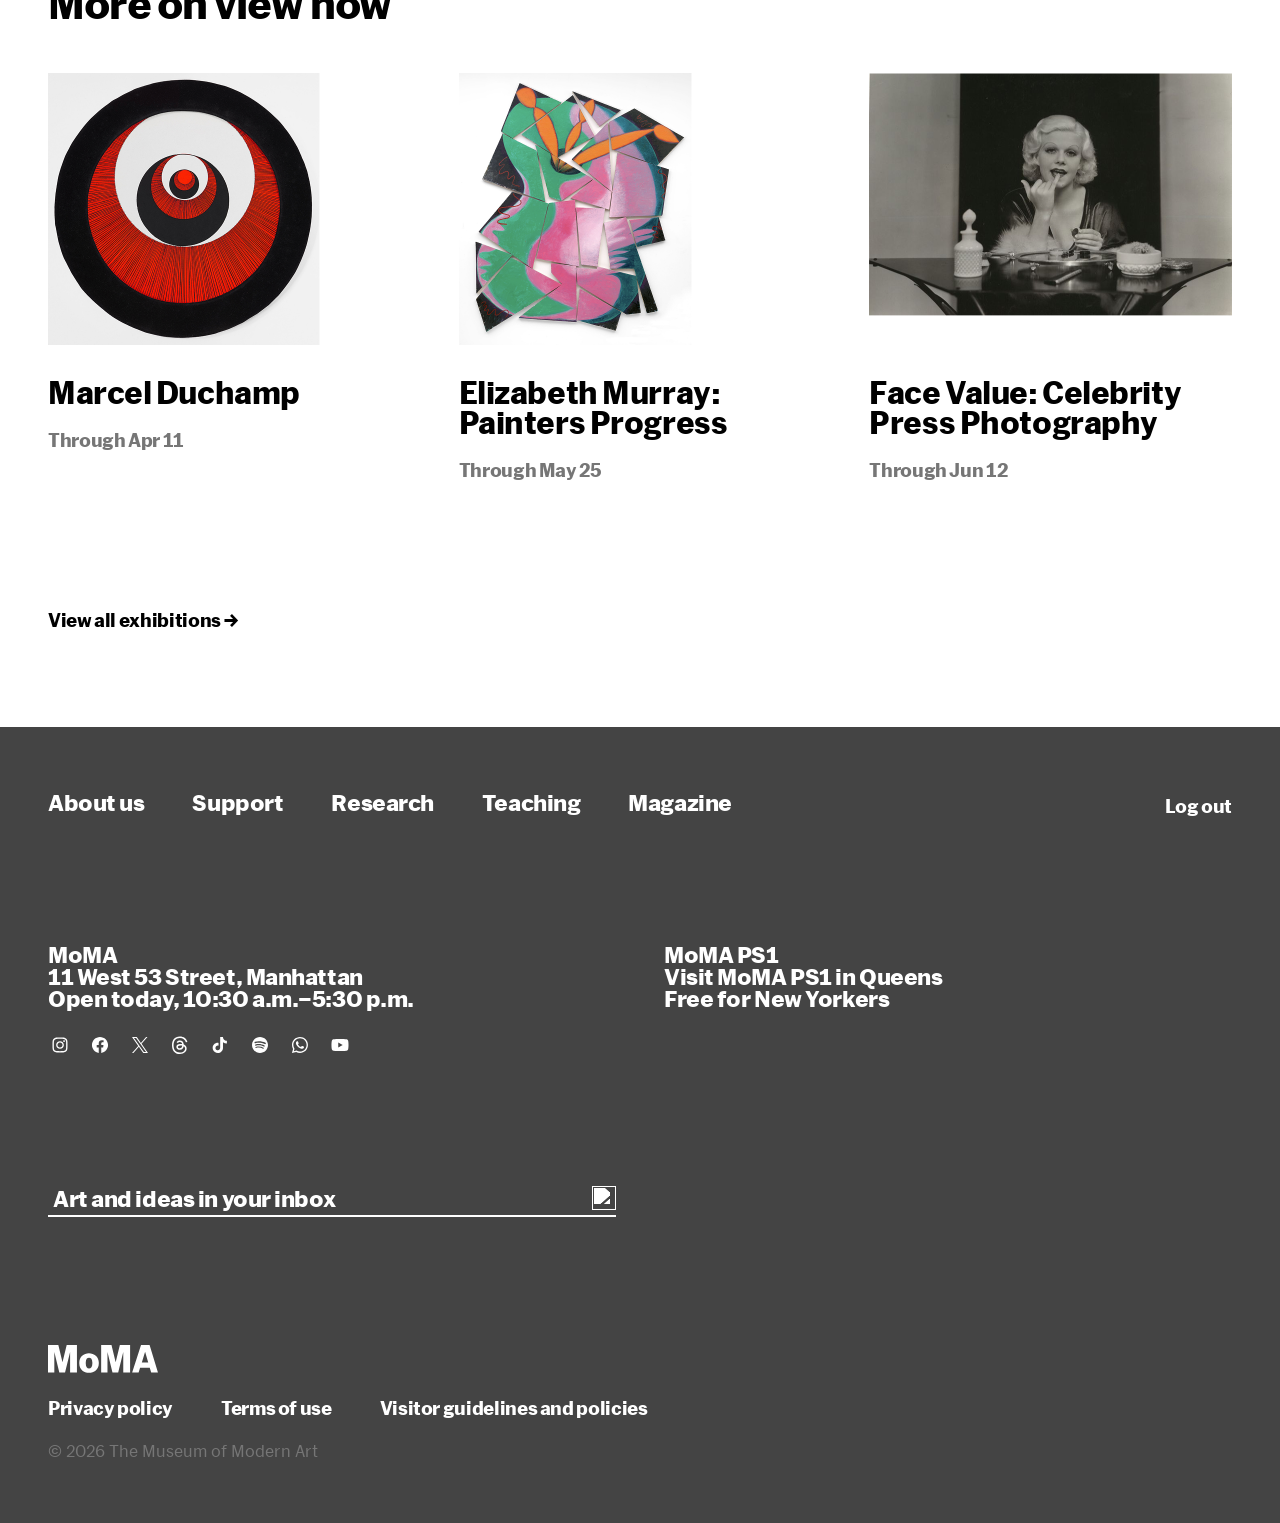
==== commit 8e45e553: "Add files via upload" ====
--- a/r3-a.html
+++ b/r3-a.html
@@ -225,11 +225,11 @@
       </div>
           <!-- <div class="exh-overview__sponsors">
             <div class="exh-overview__sponsor">
-              <img src="/img/shared/logos/uniqlo.svg" alt="UNIQLO" width="119" height="53">
+              <img src="img/shared/logos/uniqlo.svg" alt="UNIQLO" width="119" height="53">
               <p>Sponsorship for the exhibition is provided by UNIQLO, MoMA's partner of #ArtForAll.</p>
             </div>
             <div class="exh-overview__sponsor">
-              <img src="/img/shared/logos/luce.svg" alt="Henry Luce Foundation" width="176" height="42">
+              <img src="img/shared/logos/luce.svg" alt="Henry Luce Foundation" width="176" height="42">
               <p>Significant support is provided through a grant from the Henry Luce Foundation.</p>
             </div>
             <a class="exh-overview__add-support" href="#">Additional support ↓</a>
@@ -308,7 +308,7 @@
         </div>
         <div class="artist-spotlight__image-wrap">
           <div class="artist-spotlight__image-circle">
-            <img src="/img/ruth-asawa/RuthAsawaPortrait.png" alt="Ruth Asawa">
+            <img src="img/ruth-asawa/RuthAsawaPortrait.png" alt="Ruth Asawa">
           </div>
         </div>
       </div>
@@ -527,7 +527,7 @@
           </p>
         </div>
         <div class="exh-videos__thumb">
-          <img src="/img/ruth-asawa/6214b15c400f54ed2cdef461e8ae6bfeacd09d9d.png" alt="Ruth Asawa video thumbnail">
+          <img src="img/ruth-asawa/6214b15c400f54ed2cdef461e8ae6bfeacd09d9d.png" alt="Ruth Asawa video thumbnail">
           <button class="exh-videos__play" aria-label="Play video">
             <svg width="155" height="155" viewBox="0 0 155 155" fill="none"><circle cx="77.5" cy="77.5" r="77.5" fill="white" fill-opacity="0.9"/><polygon points="58,42 118,77.5 58,113" fill="black"/></svg>
           </button>
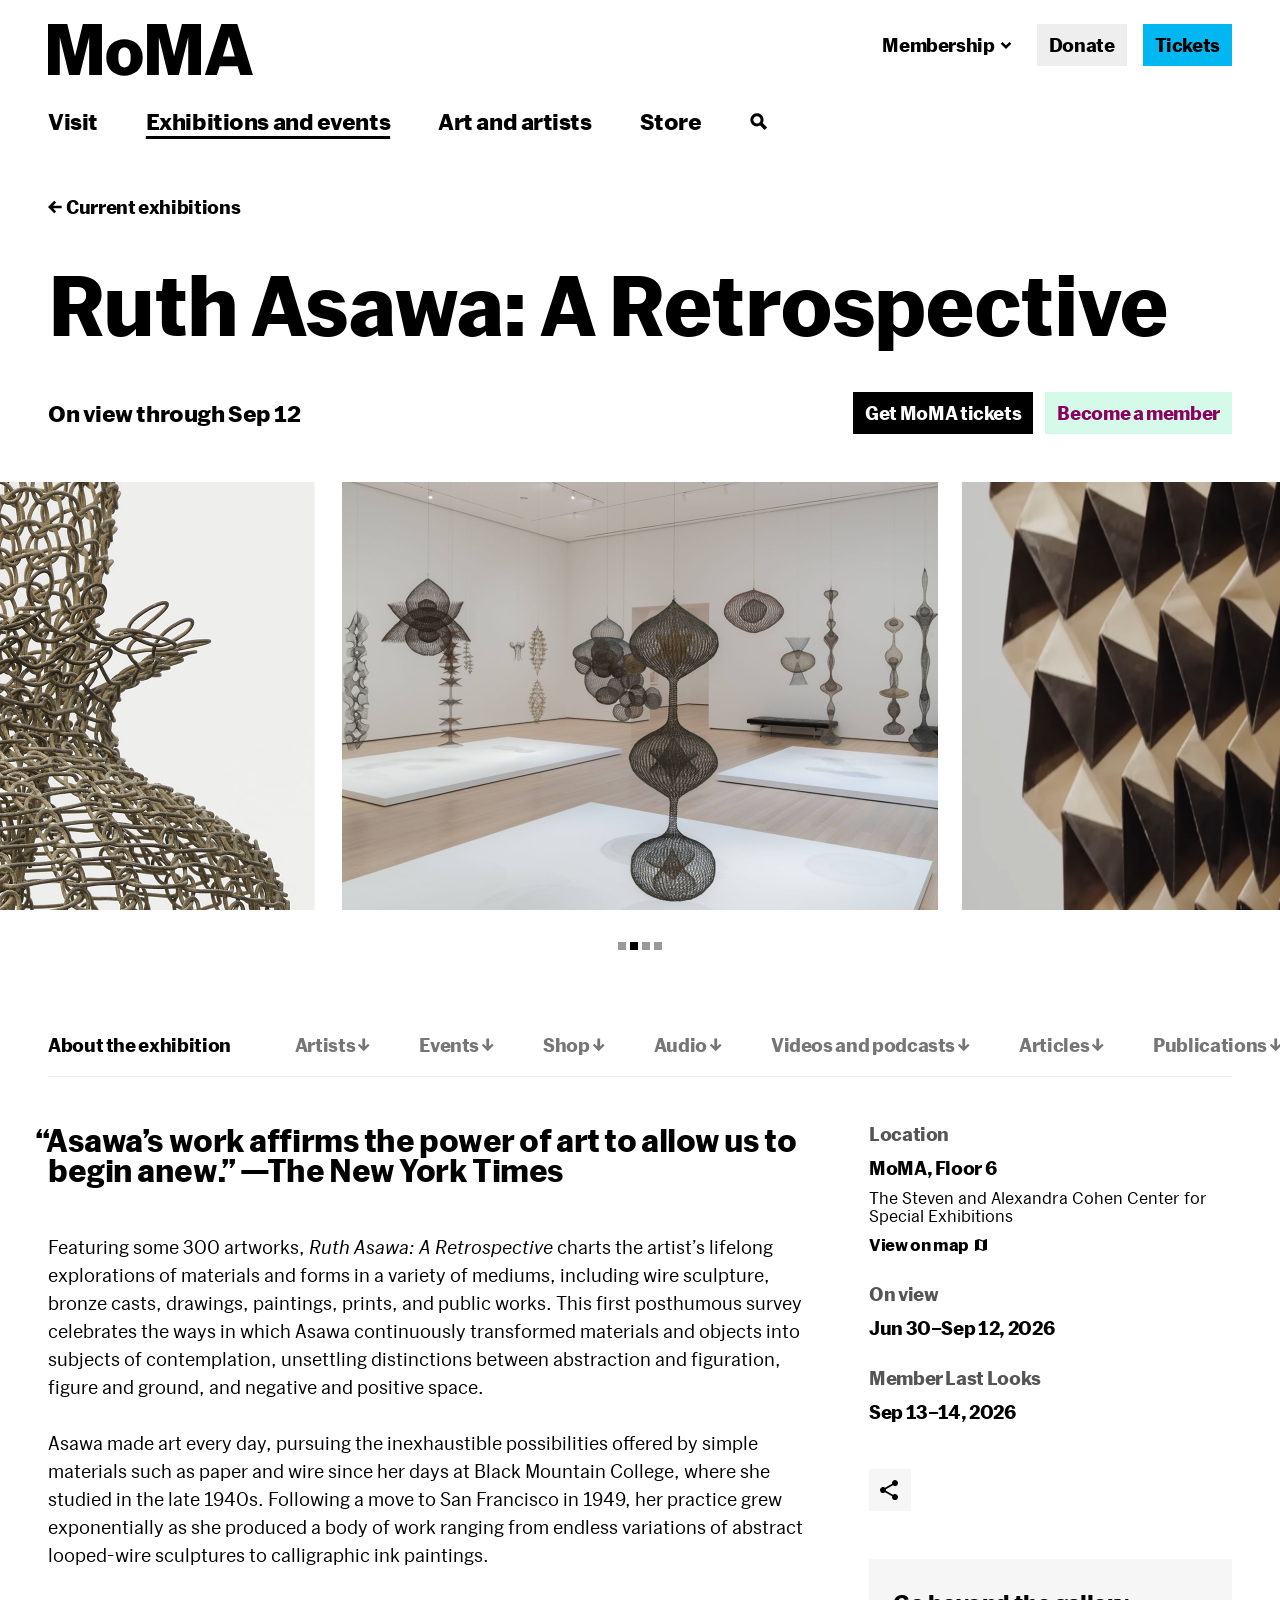
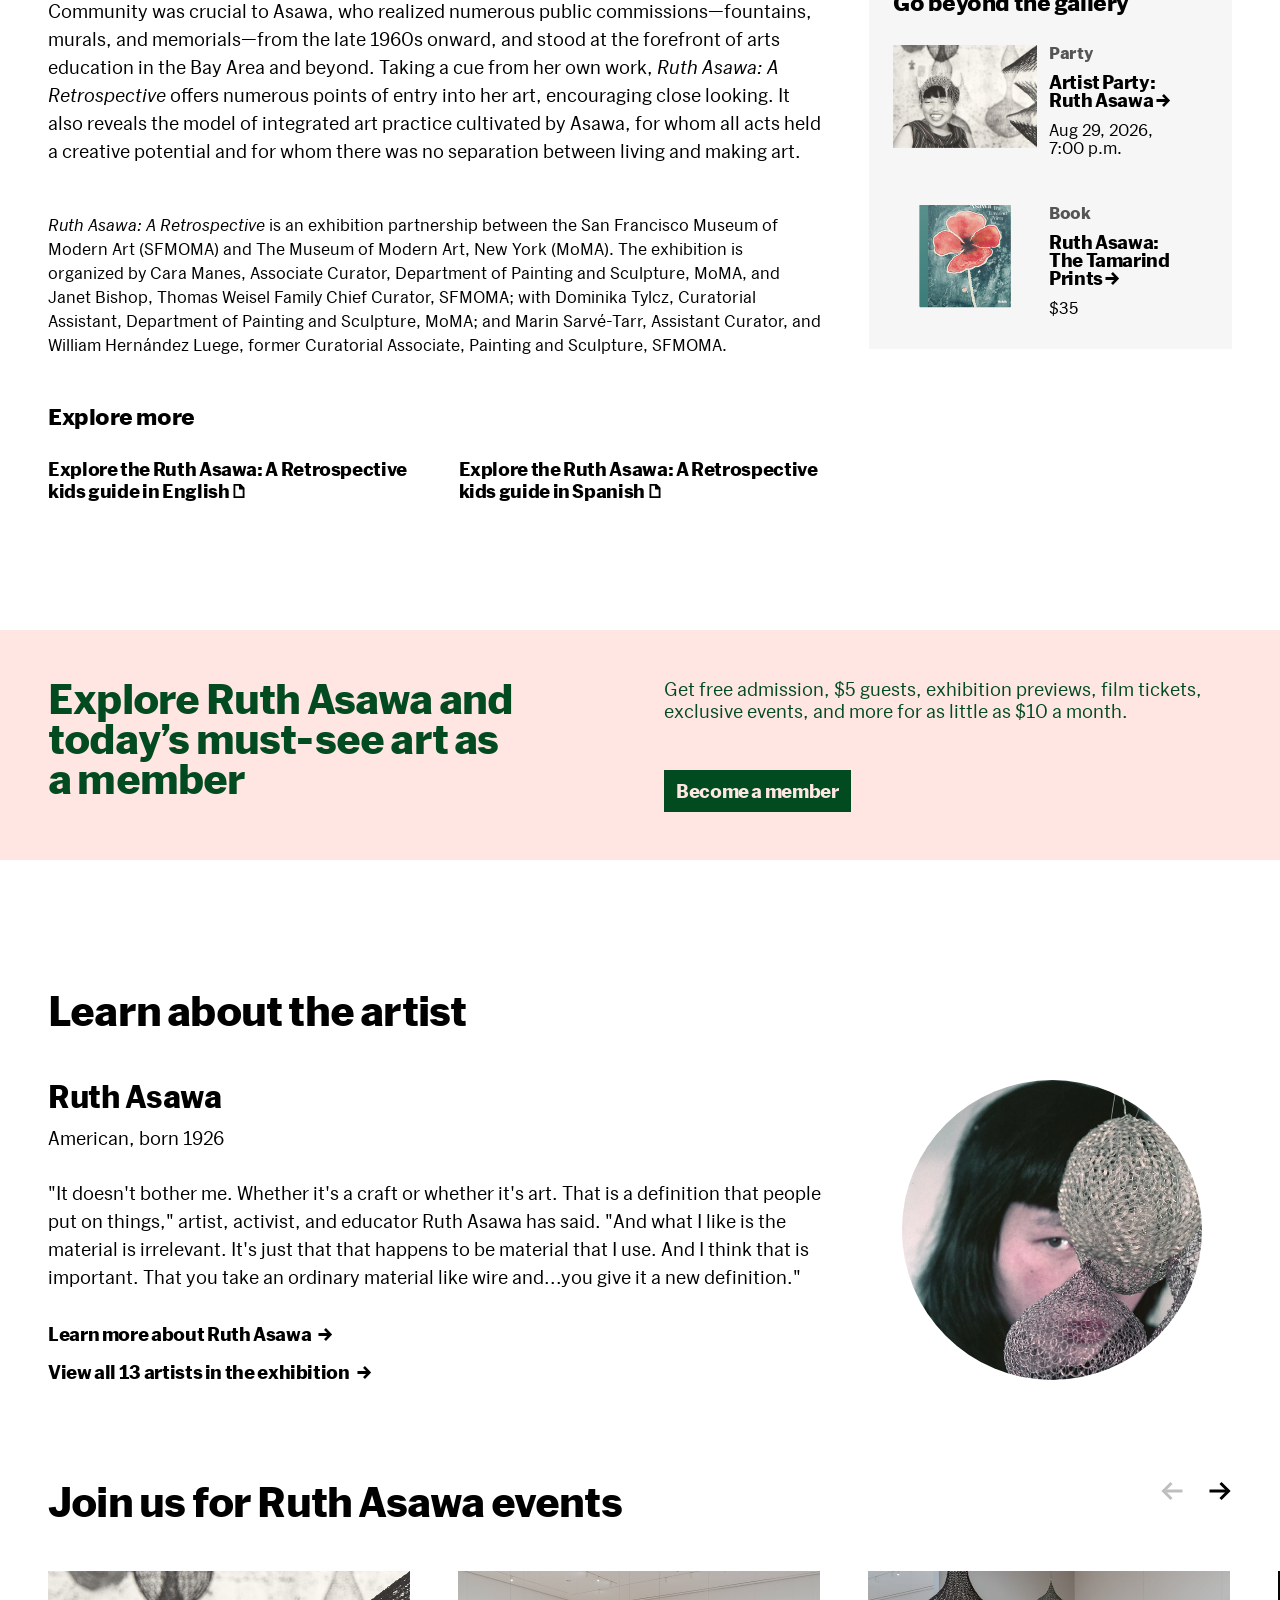
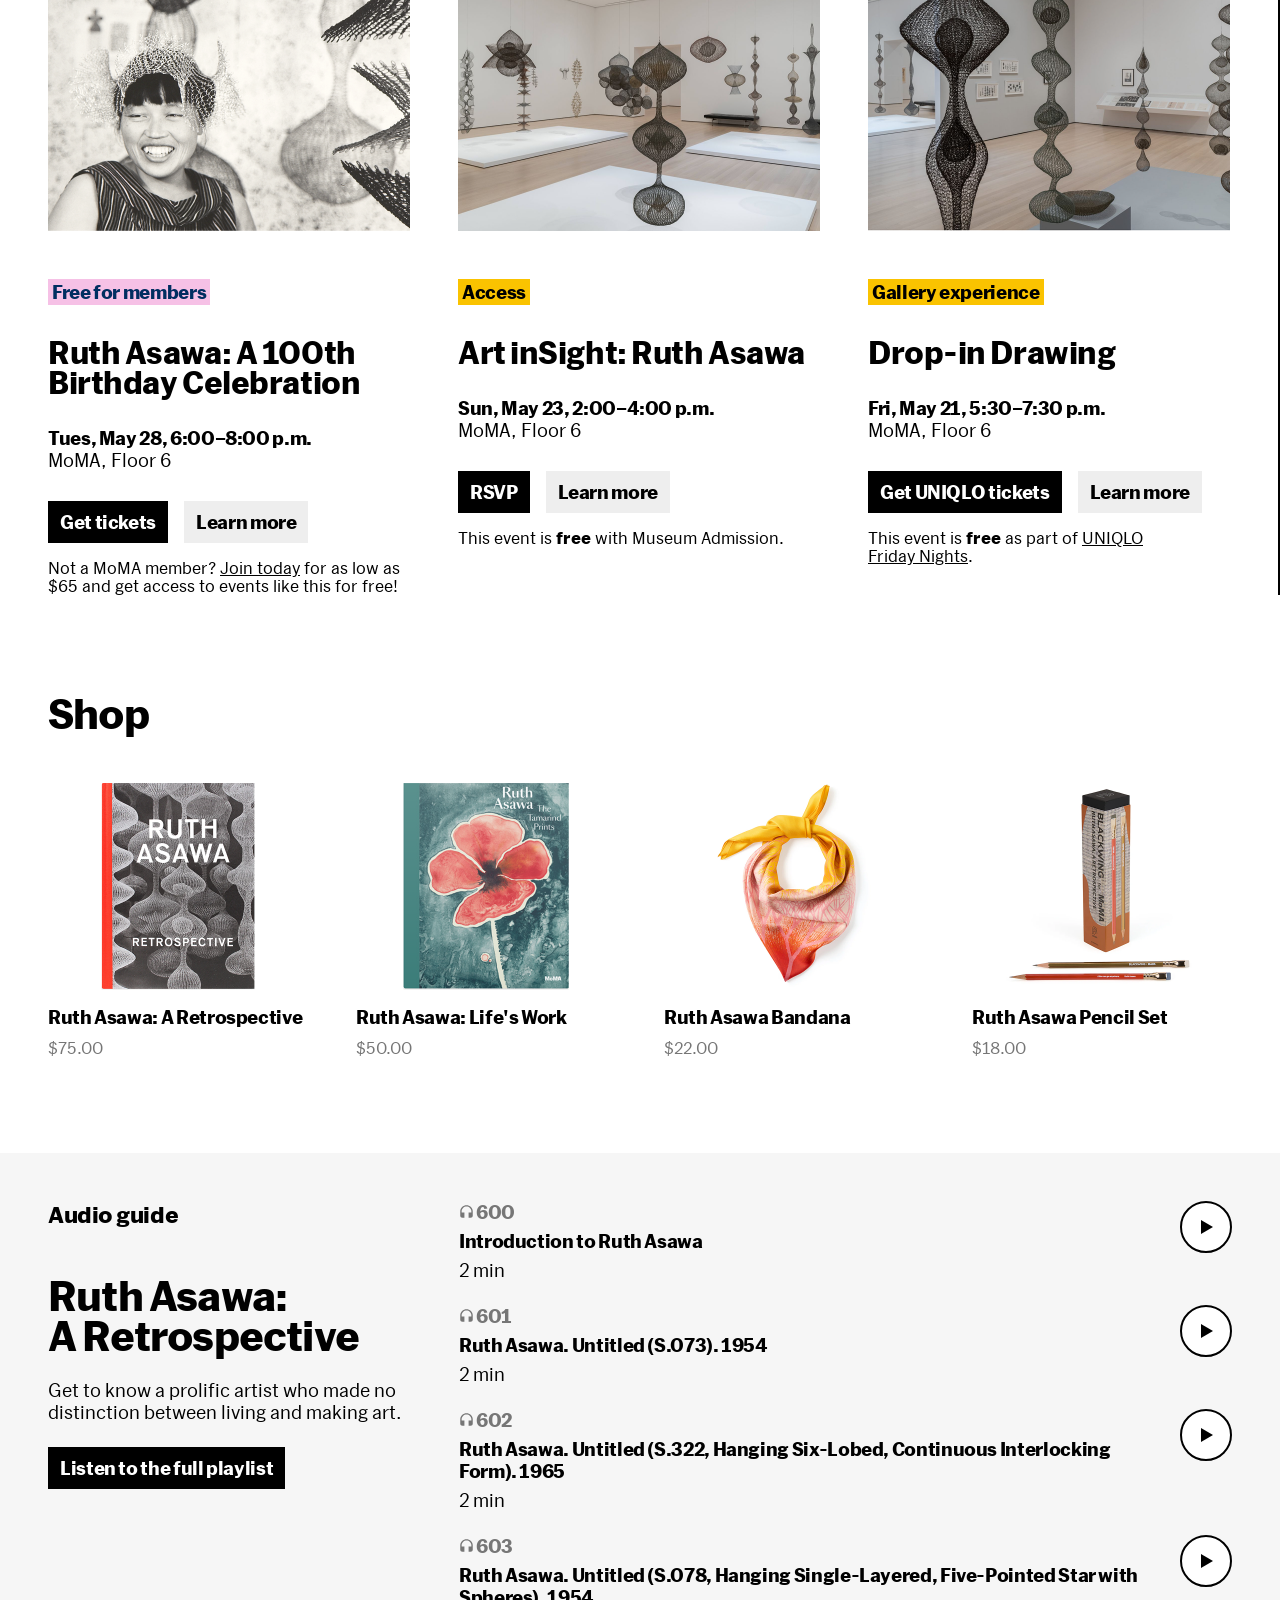
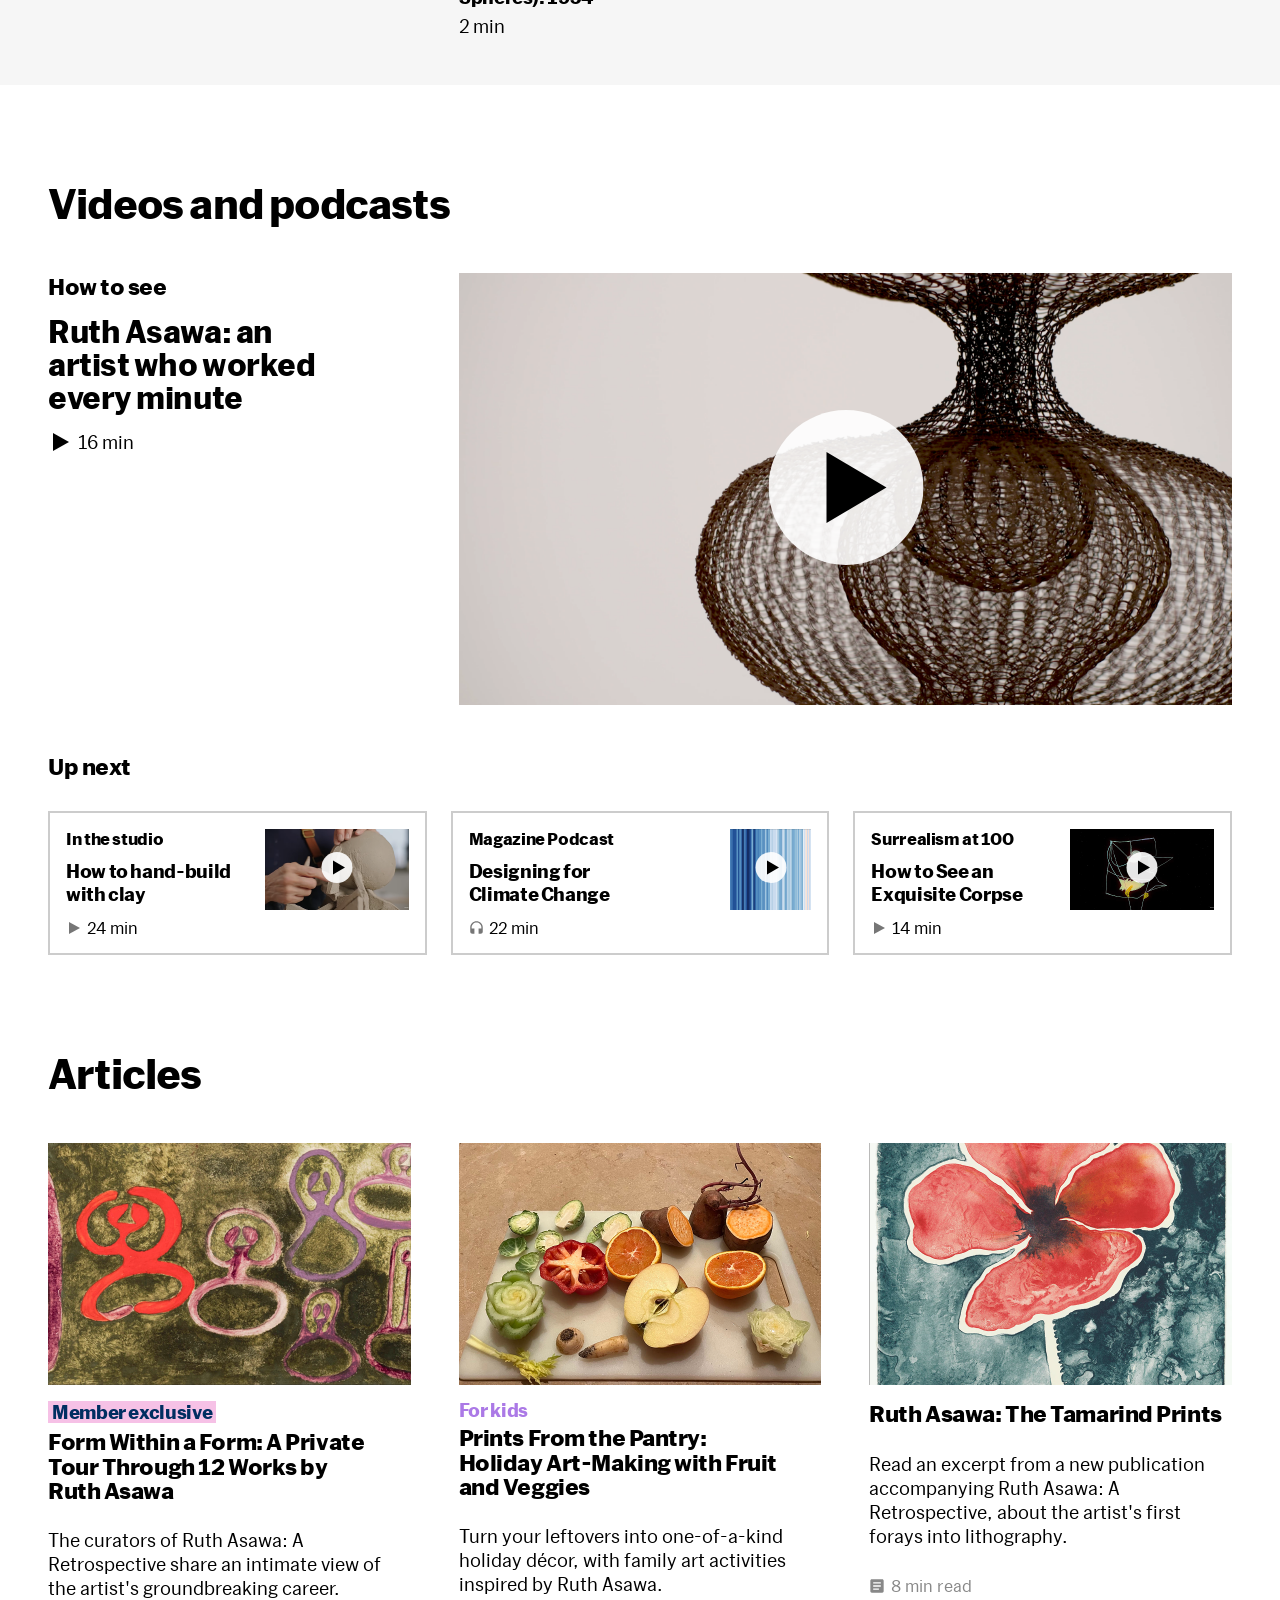
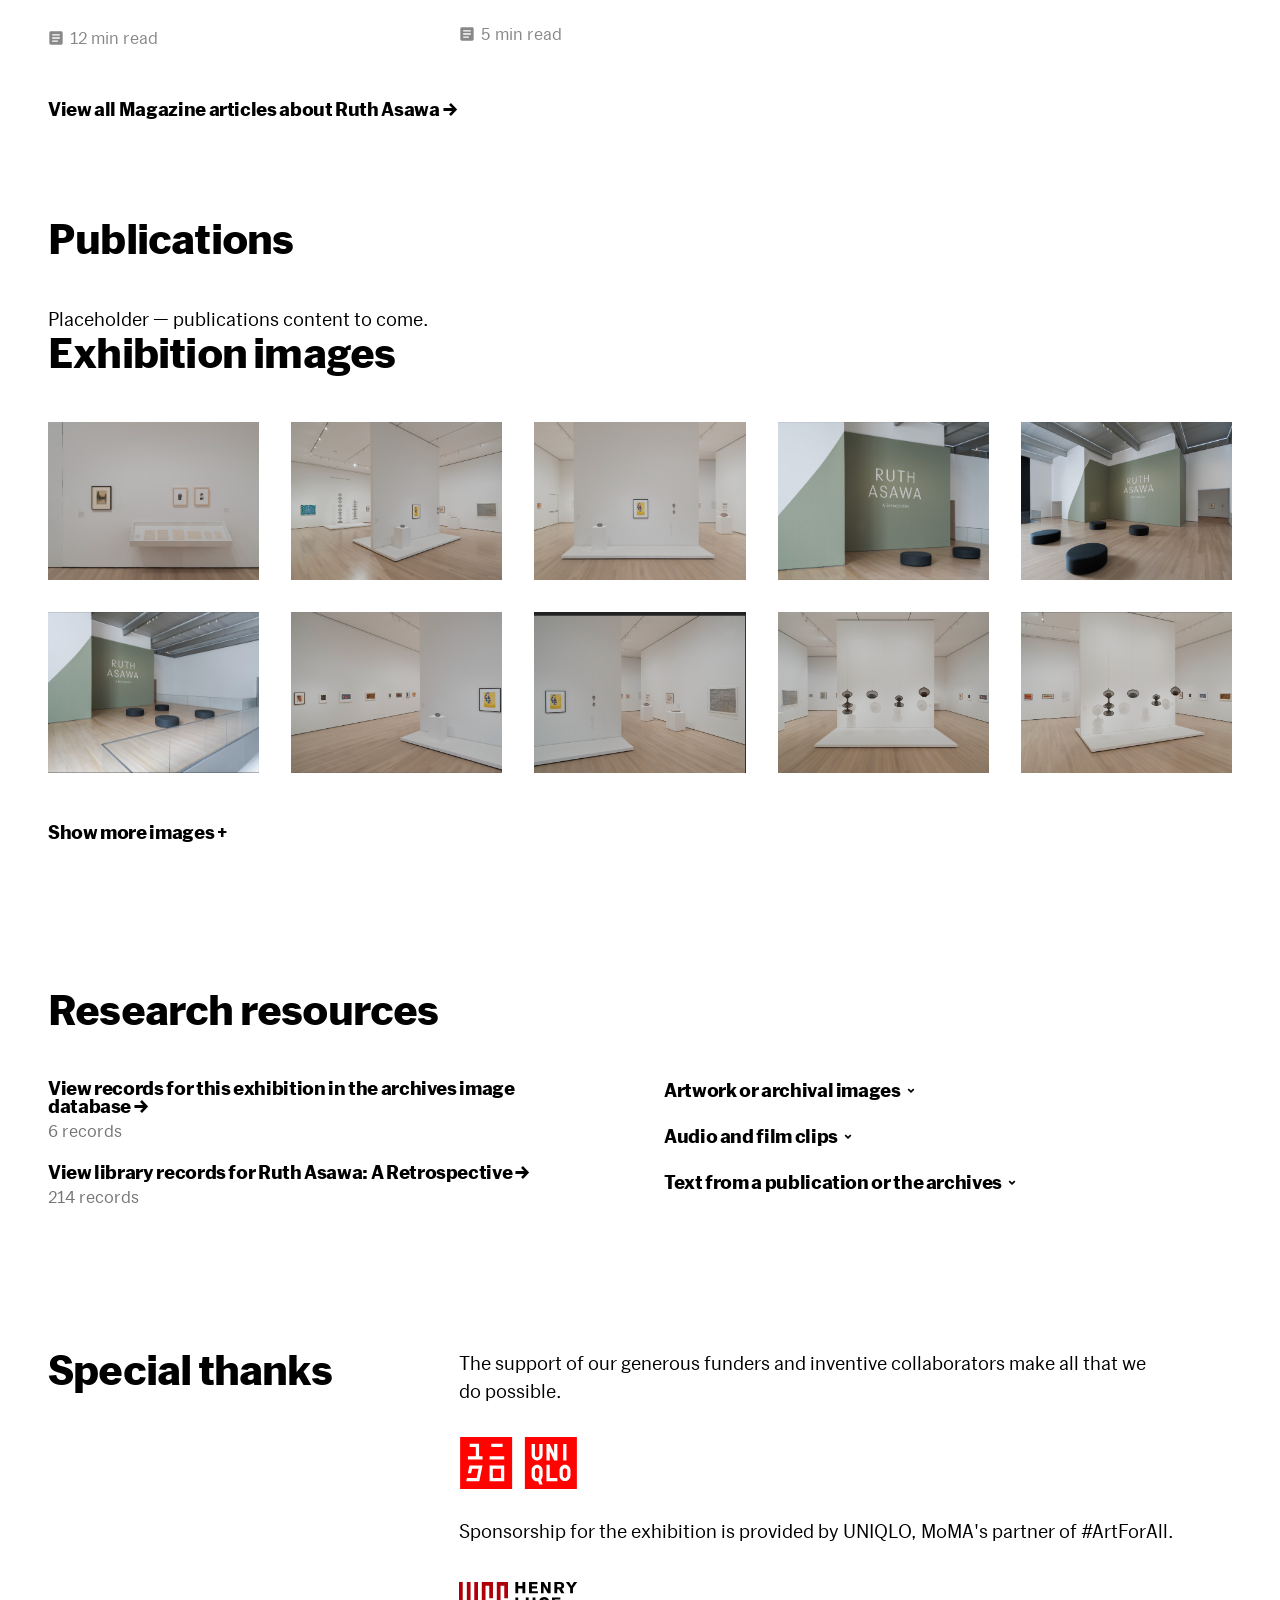
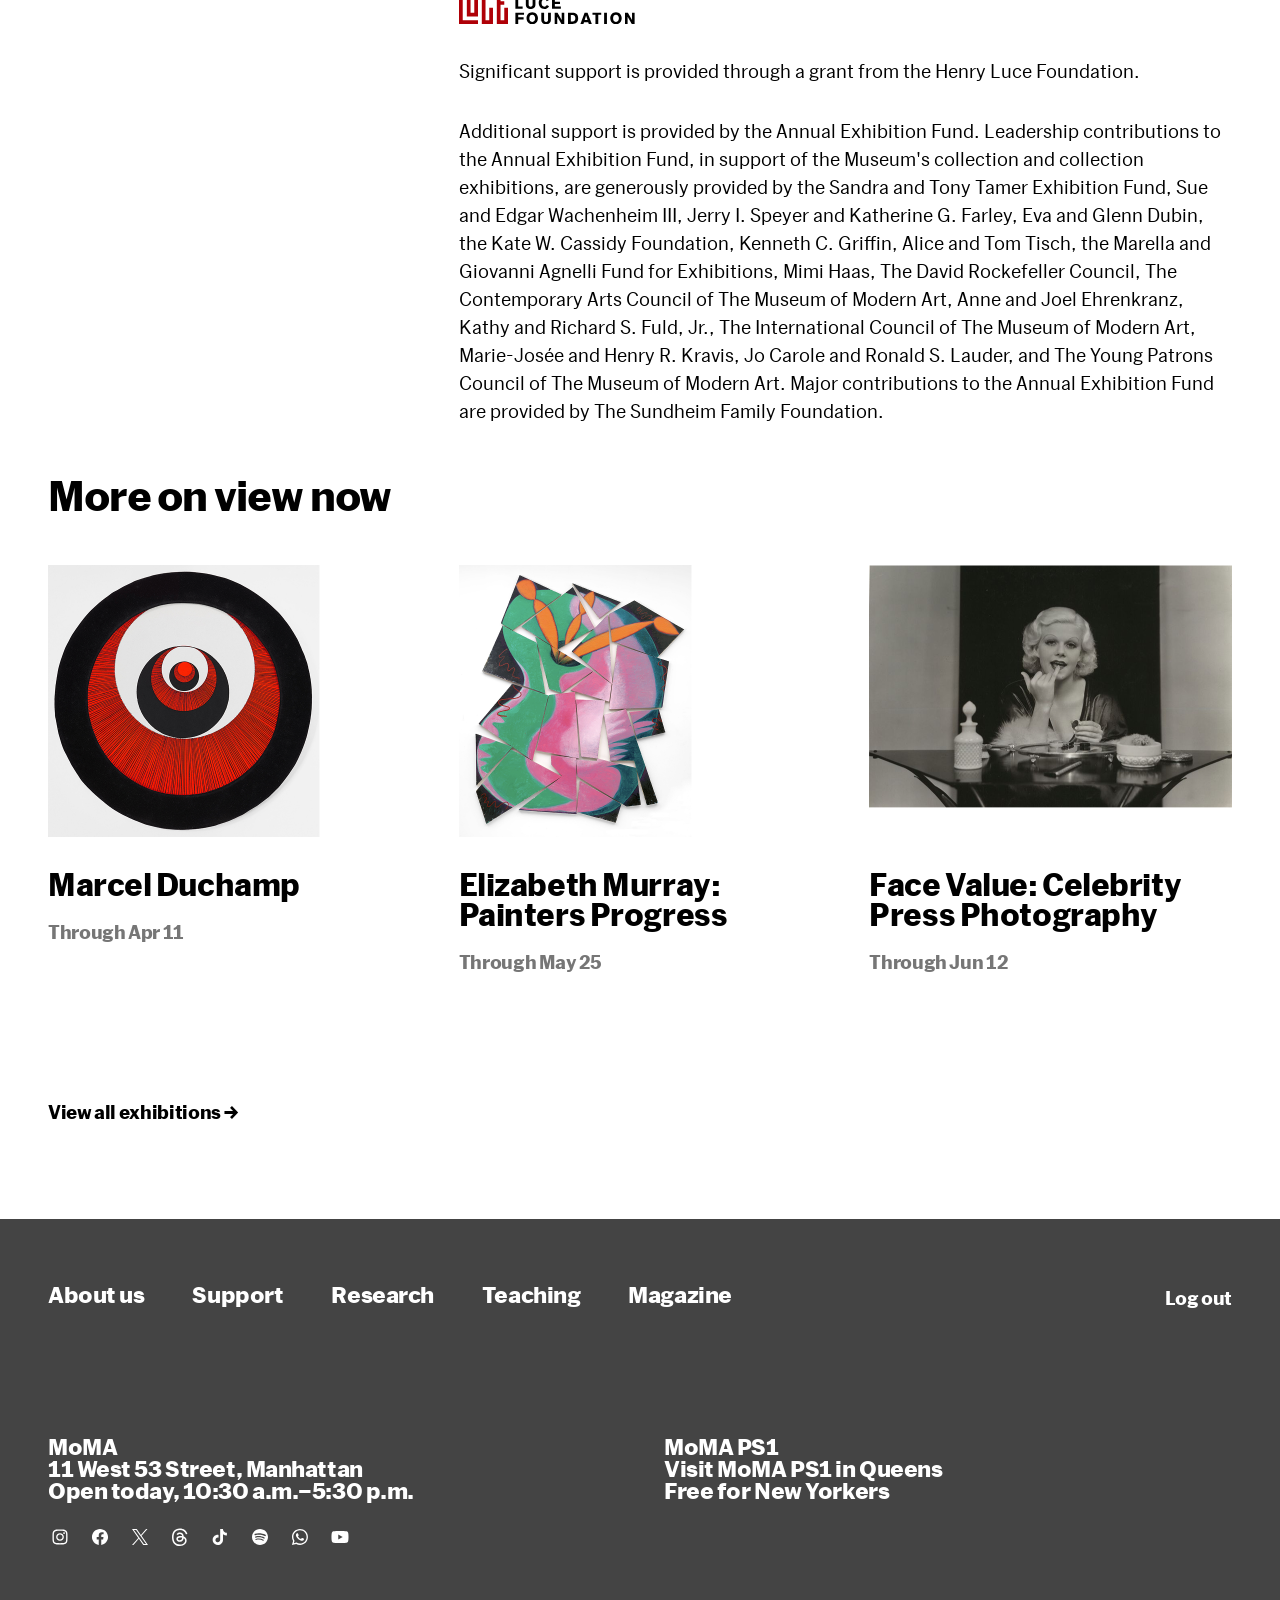
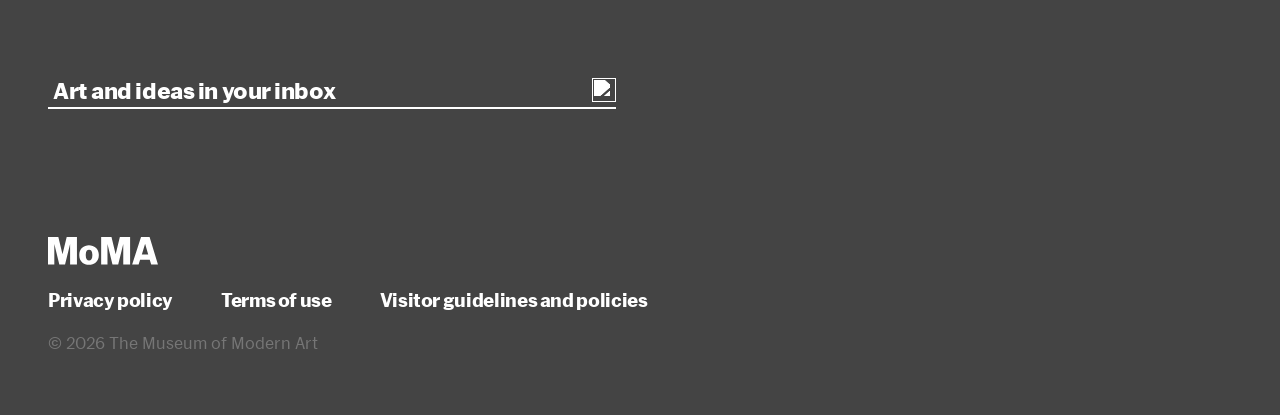
==== commit 2c07aecb: "Update r3-a to 2026 Figma design above "Learn about the artist" Sticky anchor link bar - Restyle to " ====
--- a/r3-a.html
+++ b/r3-a.html
@@ -43,6 +43,19 @@
       </div>
     </div>
 
+    <!-- Mobile nav (< 768px) — Figma: Navigation, mobile (2386:39071) -->
+    <div class="site-nav__mobile">
+      <a class="site-nav__logo" href="#">
+        <img src="img/shared/logos/moma_logo_mobile.svg" alt="MoMA" width="113" height="28">
+      </a>
+      <div class="site-nav__mobile-actions">
+        <span class="btn btn--blue site-nav__mobile-tickets">Tickets</span>
+        <button class="site-nav__menu" aria-label="Menu">
+          <img src="img/shared/icons/Hamburger.svg" alt="" aria-hidden="true" width="28" height="28">
+        </button>
+      </div>
+    </div>
+
     <!-- Collapsed nav (shown after scrolling past exhibition title) -->
     <div class="site-nav__condensed">
       <div class="site-nav__condensed-inner">
@@ -69,201 +82,164 @@
   <!-- Exhibition Detail -->
   <main class="exhibition">
 
-    <!-- Exhibition Hero -->
-    <section class="exh-hero exh-hero--light" id="exh-header">
-      <div class="exh-hero__inner">
-
-        <div class="exh-hero__left">
-          <div class="exh-hero__tag">Now on view</div>
-          <h1 class="exh-hero__title">Ruth Asawa:<br> A Retrospective</h1>
-          <div class="exh-hero__date-group">
-            <p class="exh-hero__tagline">Don't miss this exhibition</p>
-            <div class="exh-hero__date-row">
-              <span class="exh-hero__date">On view through Sep 12</span>
-            </div>
-          </div>
-          <div class="exh-hero__ctas-group">
-            <div class="exh-hero__ctas">
-              <a class="exh-hero__cta exh-hero__cta--tickets" href="#">Get MoMA tickets</a>
-              <a class="exh-hero__cta exh-hero__cta--member" href="#">Become a member</a>
-            </div>
-            <p class="exh-hero__membership-note">This exhibition is <strong>free</strong> with a ticket or membership!<br>Not a member? Join today for as low as $75 per year.</p>
-          </div>
-        </div>
-
-        <div class="exh-hero__right">
-          <div class="exh-hero__carousel-wrap">
-            <div class="exh-hero__carousel-track">
-              <div class="exh-hero__slide exh-hero__slide--active">
-                <img class="exh-hero__carousel-img" src="img/ruth-asawa/ra-hero-image.png" alt="">
-              </div>
-              <div class="exh-hero__slide">
-                <video class="exh-hero__video" autoplay loop muted playsinline>
-                  <source src="img/ruth-asawa/carousel/RA_hero.mp4">
-                </video>
-              </div>
-            </div>
-          </div>
-          <div class="exh-hero__dots">
-            <button class="exh-hero__dot exh-hero__dot--active" aria-label="Slide 1"></button>
-            <button class="exh-hero__dot" aria-label="Slide 2"></button>
-          </div>
-        </div>
-
-      </div>
-    </section>
-
-    <!-- Events Teaser -->
-    <section class="events-teaser events-teaser--media">
-      <div class="events-teaser__inner page-container">
-        <p class="events-teaser__heading">Go beyond just visiting</p>
-        <div class="events-teaser__item">
-          <img class="events-teaser__thumb" src="img/ruth-asawa/a_Events/05-15-24_Drop-in-Family-Gallery-Talks-Modern-Materials_Gallery-Experience_Hero-Image 2.png" alt="Artist Party: Ruth Asawa">
-          <div class="events-teaser__item-body">
-            <a class="events-teaser__title" href="#">Artist Party: Ruth Asawa</a>
-            <p class="events-teaser__type">Party</p>
-            <p class="events-teaser__meta">Aug 29, 2026, 7:00 p.m.</p>
-          </div>
-        </div>
-        <div class="events-teaser__item">
-          <img class="events-teaser__thumb" src="img/ruth-asawa/ra_book_2.png" alt="Ruth Asawa: The Tamarind Prints">
-          <div class="events-teaser__item-body">
-            <a class="events-teaser__title" href="#">Ruth Asawa: The Tamarind Prints</a>
-            <p class="events-teaser__type">Publication</p>
-            <p class="events-teaser__meta">$35</p>
-          </div>
-        </div>
-      </div>
-    </section>
-
-    <!-- In-Page Navigation -->
+    <!-- Exhibition Header + Carousel — Figma: desktop 2386:38710, mobile 2386:39068 -->
+    <section class="exh-masthead" id="exh-header">
+      <div class="exh-masthead__inner page-container">
+        <a class="exh-masthead__breadcrumb" href="#">
+          <img src="img/shared/icons/arrow-breadcrumb.svg" alt="" aria-hidden="true" width="14" height="14">
+          <span class="exh-masthead__breadcrumb-label">Current exhibitions</span>
+        </a>
+        <h1 class="exh-masthead__title">Ruth Asawa: A Retrospective</h1>
+        <div class="exh-masthead__row">
+          <p class="exh-masthead__date">On view through Sep 12</p>
+          <div class="exh-masthead__ctas">
+            <a class="btn exh-masthead__cta" href="#"><span class="exh-masthead__cta-prefix">Get&nbsp;</span>MoMA tickets</a>
+            <a class="btn btn--member exh-masthead__cta" href="#">Become a member</a>
+          </div>
+        </div>
+      </div>
+
+      <!-- Carousel: active slide centered, neighbours peek in; loops. Order per Figma (dot 1 = wire sculpture). -->
+      <div class="hero-carousel" id="hero-carousel">
+        <div class="hero-carousel__viewport">
+          <div class="hero-carousel__slide"><img src="img/ruth-asawa/asawa-carousel-2.png" alt="" width="1532" height="856"></div>
+          <div class="hero-carousel__slide"><img src="img/ruth-asawa/asawa-carousel-3.png" alt="" width="1192" height="856"></div>
+          <div class="hero-carousel__slide"><img src="img/ruth-asawa/asawa-carousel-4.png" alt="" width="1534" height="856"></div>
+          <div class="hero-carousel__slide"><img src="img/ruth-asawa/asawa-carousel-1.png" alt="" width="856" height="856"></div>
+        </div>
+        <div class="hero-carousel__dots">
+          <button class="hero-carousel__dot" aria-label="Slide 1"></button>
+          <button class="hero-carousel__dot" aria-label="Slide 2"></button>
+          <button class="hero-carousel__dot" aria-label="Slide 3"></button>
+          <button class="hero-carousel__dot" aria-label="Slide 4"></button>
+        </div>
+      </div>
+    </section>
+
+    <!-- Anchor Link Bar (sticky in-page navigation) -->
     <nav class="inpage-nav" id="inpage-nav" aria-label="Exhibition sections">
-      <div class="inpage-nav__inner page-container">
+      <div class="inpage-nav__inner">
         <ul class="inpage-nav__list">
           <li class="inpage-nav__item inpage-nav__item--active" data-section="overview">
-            <a href="#overview">About the exhibition</a>
+            <a href="#overview">About the exhibition <img class="inpage-nav__arrow" src="img/shared/icons/InPageNav_Arrow.svg" alt="" aria-hidden="true" width="14" height="14"></a>
           </li>
           <li class="inpage-nav__item inpage-nav__item--below" data-section="artists">
-            <a href="#artists">Artists <img class="inpage-nav__arrow" src="img/shared/icons/InPageNav_Arrow.svg" alt="" aria-hidden="true" width="16" height="16"></a>
+            <a href="#artists">Artists <img class="inpage-nav__arrow" src="img/shared/icons/InPageNav_Arrow.svg" alt="" aria-hidden="true" width="14" height="14"></a>
           </li>
           <li class="inpage-nav__item inpage-nav__item--below" data-section="events">
-            <a href="#events">Events <img class="inpage-nav__arrow" src="img/shared/icons/InPageNav_Arrow.svg" alt="" aria-hidden="true" width="16" height="16"></a>
+            <a href="#events">Events <img class="inpage-nav__arrow" src="img/shared/icons/InPageNav_Arrow.svg" alt="" aria-hidden="true" width="14" height="14"></a>
+          </li>
+          <li class="inpage-nav__item inpage-nav__item--below" data-section="catalogues">
+            <a href="#catalogues">Shop <img class="inpage-nav__arrow" src="img/shared/icons/InPageNav_Arrow.svg" alt="" aria-hidden="true" width="14" height="14"></a>
           </li>
           <li class="inpage-nav__item inpage-nav__item--below" data-section="audio">
-            <a href="#audio">Audio <img class="inpage-nav__arrow" src="img/shared/icons/InPageNav_Arrow.svg" alt="" aria-hidden="true" width="16" height="16"></a>
-          </li>
-          <li class="inpage-nav__item inpage-nav__item--below" data-section="catalogues">
-            <a href="#catalogues">Shop <img class="inpage-nav__arrow" src="img/shared/icons/InPageNav_Arrow.svg" alt="" aria-hidden="true" width="16" height="16"></a>
+            <a href="#audio">Audio <img class="inpage-nav__arrow" src="img/shared/icons/InPageNav_Arrow.svg" alt="" aria-hidden="true" width="14" height="14"></a>
           </li>
           <li class="inpage-nav__item inpage-nav__item--below" data-section="videos">
-            <a href="#videos">Videos and podcasts <img class="inpage-nav__arrow" src="img/shared/icons/InPageNav_Arrow.svg" alt="" aria-hidden="true" width="16" height="16"></a>
+            <a href="#videos">Videos and podcasts <img class="inpage-nav__arrow" src="img/shared/icons/InPageNav_Arrow.svg" alt="" aria-hidden="true" width="14" height="14"></a>
           </li>
           <li class="inpage-nav__item inpage-nav__item--below" data-section="articles">
-            <a href="#articles">Articles <img class="inpage-nav__arrow" src="img/shared/icons/InPageNav_Arrow.svg" alt="" aria-hidden="true" width="16" height="16"></a>
+            <a href="#articles">Articles <img class="inpage-nav__arrow" src="img/shared/icons/InPageNav_Arrow.svg" alt="" aria-hidden="true" width="14" height="14"></a>
           </li>
-          <li class="inpage-nav__item inpage-nav__item--below" data-section="research-resources">
-            <a href="#research-resources">Research <img class="inpage-nav__arrow" src="img/shared/icons/InPageNav_Arrow.svg" alt="" aria-hidden="true" width="16" height="16"></a>
+          <li class="inpage-nav__item inpage-nav__item--below" data-section="publications">
+            <a href="#publications">Publications <img class="inpage-nav__arrow" src="img/shared/icons/InPageNav_Arrow.svg" alt="" aria-hidden="true" width="14" height="14"></a>
           </li>
           <li class="inpage-nav__item inpage-nav__item--below" data-section="images">
-            <a href="#images">Exhibition images <img class="inpage-nav__arrow" src="img/shared/icons/InPageNav_Arrow.svg" alt="" aria-hidden="true" width="16" height="16"></a>
+            <a href="#images">Images <img class="inpage-nav__arrow" src="img/shared/icons/InPageNav_Arrow.svg" alt="" aria-hidden="true" width="14" height="14"></a>
           </li>
           <li class="inpage-nav__item inpage-nav__item--below" data-section="thanks">
-            <a href="#thanks">Special thanks <img class="inpage-nav__arrow" src="img/shared/icons/InPageNav_Arrow.svg" alt="" aria-hidden="true" width="16" height="16"></a>
-          </li>
-          <li class="inpage-nav__item inpage-nav__item--below" data-section="reading">
-            <a href="#reading">Further reading <img class="inpage-nav__arrow" src="img/shared/icons/InPageNav_Arrow.svg" alt="" aria-hidden="true" width="16" height="16"></a>
+            <a href="#thanks">Exhibition support <img class="inpage-nav__arrow" src="img/shared/icons/InPageNav_Arrow.svg" alt="" aria-hidden="true" width="14" height="14"></a>
           </li>
         </ul>
       </div>
     </nav>
 
-    <!-- Overview: meta + body copy + image/quote -->
-    <section class="exh-overview page-container" id="overview">
-      <div class="exh-overview__left">
-         <div class="exh-hero__actions">
-            <button class="exh-hero__action-btn">
-              <svg width="20" height="20" viewBox="0 0 24 24" fill="none" aria-hidden="true"><path d="M12 22C10.6333 22 9.34167 21.7375 8.125 21.2125C6.90833 20.6875 5.84583 19.9708 4.9375 19.0625C4.02917 18.1542 3.3125 17.0917 2.7875 15.875C2.2625 14.6583 2 13.3667 2 12C2 10.6167 2.2625 9.32083 2.7875 8.1125C3.3125 6.90417 4.02917 5.84583 4.9375 4.9375C5.84583 4.02917 6.90833 3.3125 8.125 2.7875C9.34167 2.2625 10.6333 2 12 2C13.3833 2 14.6792 2.2625 15.8875 2.7875C17.0958 3.3125 18.1542 4.02917 19.0625 4.9375C19.9708 5.84583 20.6875 6.90417 21.2125 8.1125C21.7375 9.32083 22 10.6167 22 12C22 13.3667 21.7375 14.6583 21.2125 15.875C20.6875 17.0917 19.9708 18.1542 19.0625 19.0625C18.1542 19.9708 17.0958 20.6875 15.8875 21.2125C14.6792 21.7375 13.3833 22 12 22ZM12 19.95C12.4333 19.35 12.8083 18.725 13.125 18.075C13.4417 17.425 13.7 16.7333 13.9 16H10.1C10.3 16.7333 10.5583 17.425 10.875 18.075C11.1917 18.725 11.5667 19.35 12 19.95ZM9.4 19.55C9.1 19 8.8375 18.4292 8.6125 17.8375C8.3875 17.2458 8.2 16.6333 8.05 16H5.1C5.58333 16.8333 6.1875 17.5583 6.9125 18.175C7.6375 18.7917 8.46667 19.25 9.4 19.55ZM14.6 19.55C15.5333 19.25 16.3625 18.7917 17.0875 18.175C17.8125 17.5583 18.4167 16.8333 18.9 16H15.95C15.8 16.6333 15.6125 17.2458 15.3875 17.8375C15.1625 18.4292 14.9 19 14.6 19.55ZM4.25 14H7.65C7.6 13.6667 7.5625 13.3375 7.5375 13.0125C7.5125 12.6875 7.5 12.35 7.5 12C7.5 11.65 7.5125 11.3125 7.5375 10.9875C7.5625 10.6625 7.6 10.3333 7.65 10H4.25C4.16667 10.3333 4.10417 10.6625 4.0625 10.9875C4.02083 11.3125 4 11.65 4 12C4 12.35 4.02083 12.6875 4.0625 13.0125C4.10417 13.3375 4.16667 13.6667 4.25 14ZM9.65 14H14.35C14.4 13.6667 14.4375 13.3375 14.4625 13.0125C14.4875 12.6875 14.5 12.35 14.5 12C14.5 11.65 14.4875 11.3125 14.4625 10.9875C14.4375 10.6625 14.4 10.3333 14.35 10H9.65C9.6 10.3333 9.5625 10.6625 9.5375 10.9875C9.5125 11.3125 9.5 11.65 9.5 12C9.5 12.35 9.5125 12.6875 9.5375 13.0125C9.5625 13.3375 9.6 13.6667 9.65 14ZM16.35 14H19.75C19.8333 13.6667 19.8958 13.3375 19.9375 13.0125C19.9792 12.6875 20 12.35 20 12C20 11.65 19.9792 11.3125 19.9375 10.9875C19.8958 10.6625 19.8333 10.3333 19.75 10H16.35C16.4 10.3333 16.4375 10.6625 16.4625 10.9875C16.4875 11.3125 16.5 11.65 16.5 12C16.5 12.35 16.4875 12.6875 16.4625 13.0125C16.4375 13.3375 16.4 13.6667 16.35 14ZM15.95 8H18.9C18.4167 7.16667 17.8125 6.44167 17.0875 5.825C16.3625 5.20833 15.5333 4.75 14.6 4.45C14.9 5 15.1625 5.57083 15.3875 6.1625C15.6125 6.75417 15.8 7.36667 15.95 8ZM10.1 8H13.9C13.7 7.26667 13.4417 6.575 13.125 5.925C12.8083 5.275 12.4333 4.65 12 4.05C11.5667 4.65 11.1917 5.275 10.875 5.925C10.5583 6.575 10.3 7.26667 10.1 8ZM5.1 8H8.05C8.2 7.36667 8.3875 6.75417 8.6125 6.1625C8.8375 5.57083 9.1 5 9.4 4.45C8.46667 4.75 7.6375 5.20833 6.9125 5.825C6.1875 6.44167 5.58333 7.16667 5.1 8Z" fill="currentColor"/></svg>
-              English
-              <svg width="10" height="6" viewBox="0 0 10 6" fill="none" aria-hidden="true"><path d="M1 1l4 4 4-4" stroke="currentColor" stroke-width="1.5" stroke-linecap="round" stroke-linejoin="round"/></svg>
-            </button>
-            <button class="exh-hero__action-btn">
-              <svg width="20" height="20" viewBox="0 0 24 24" fill="none" aria-hidden="true"><path d="M6 14H14V12H6V14ZM6 11H18V9H6V11ZM6 8H18V6H6V8ZM2 22V4C2 3.45 2.19583 2.97917 2.5875 2.5875C2.97917 2.19583 3.45 2 4 2H20C20.55 2 21.0208 2.19583 21.4125 2.5875C21.8042 2.97917 22 3.45 22 4V16C22 16.55 21.8042 17.0208 21.4125 17.4125C21.0208 17.8042 20.55 18 20 18H6L2 22ZM5.15 16H20V4H4V17.125L5.15 16Z" fill="currentColor"/></svg>
-              Hey MoMA
-            </button>
-            <button class="exh-hero__action-btn exh-hero__action-btn--icon" aria-label="Share">
-              <svg width="20" height="20" viewBox="0 0 24 24" fill="none" aria-hidden="true"><path d="M18 22C17.1667 22 16.4583 21.7083 15.875 21.125C15.2917 20.5417 15 19.8333 15 19C15 18.9 15.025 18.6667 15.075 18.3L8.05 14.2C7.78333 14.45 7.475 14.6458 7.125 14.7875C6.775 14.9292 6.4 15 6 15C5.16667 15 4.45833 14.7083 3.875 14.125C3.29167 13.5417 3 12.8333 3 12C3 11.1667 3.29167 10.4583 3.875 9.875C4.45833 9.29167 5.16667 9 6 9C6.4 9 6.775 9.07083 7.125 9.2125C7.475 9.35417 7.78333 9.55 8.05 9.8L15.075 5.7C15.0417 5.58333 15.0208 5.47083 15.0125 5.3625C15.0042 5.25417 15 5.13333 15 5C15 4.16667 15.2917 3.45833 15.875 2.875C16.4583 2.29167 17.1667 2 18 2C18.8333 2 19.5417 2.29167 20.125 2.875C20.7083 3.45833 21 4.16667 21 5C21 5.83333 20.7083 6.54167 20.125 7.125C19.5417 7.70833 18.8333 8 18 8C17.6 8 17.225 7.92917 16.875 7.7875C16.525 7.64583 16.2167 7.45 15.95 7.2L8.925 11.3C8.95833 11.4167 8.97917 11.5292 8.9875 11.6375C8.99583 11.7458 9 11.8667 9 12C9 12.1333 8.99583 12.2542 8.9875 12.3625C8.97917 12.4708 8.95833 12.5833 8.925 12.7L15.95 16.8C16.2167 16.55 16.525 16.3542 16.875 16.2125C17.225 16.0708 17.6 16 18 16C18.8333 16 19.5417 16.2917 20.125 16.875C20.7083 17.4583 21 18.1667 21 19C21 19.8333 20.7083 20.5417 20.125 21.125C19.5417 21.7083 18.8333 22 18 22Z" fill="currentColor"/></svg>
-            </button>
-          </div>
-        <div class="exh-overview__meta">
-          <div class="exh-overview__meta-col col-left">
-            <div class="exh-overview__meta-row">
-              <p class="exh-overview__meta-label">On view</p>
-              <p class="exh-overview__meta-value">Jun 30–Sep 12, 2026</p>
-            </div>
-            <div class="exh-overview__meta-row">
-              <p class="exh-overview__meta-label">Member Last Looks</p>
-              <p class="exh-overview__meta-value">Sep 13–14, 2026</p>
-            </div>
-          </div>
-          <div class="exh-overview__meta-col">
-            <p class="exh-overview__meta-label">Location</p>
-            <p class="exh-overview__meta-value">MoMA, Floor 6</p>
-            <p class="exh-overview__meta-sub">The Steven and Alexandra Cohen Center for Special Exhibitions</p>
-            <a class="exh-overview__map-link" href="#">View on map
-              <svg width="12" height="12" viewBox="0 0 12 12" fill="none" aria-hidden="true"><path d="M10 10H2V2H6V0H2C0.9 0 0 0.9 0 2V10C0 11.1 0.9 12 2 12H10C11.1 12 12 11.1 12 10V6H10V10ZM7 0V2H9.59L3.76 7.83L5.17 9.24L11 3.41V6H13V0H7Z" fill="black"/></svg>
+    <!-- About the exhibition — Figma: desktop 2386:38738, mobile 2386:39098.
+         Desktop: main column (quote, text) + sidebar (meta, promo).
+         Mobile: single column — quote, meta, text, promo. -->
+    <section class="exh-about page-container" id="overview">
+
+      <p class="exh-about__quote">“Asawa’s work affirms the power of art to allow us to begin anew.” —The New York Times</p>
+
+      <div class="exh-about__text">
+        <div class="exh-about__body">
+          <p>Featuring some 300 artworks, <i>Ruth Asawa: A Retrospective</i> charts the artist’s lifelong explorations of materials and forms in a variety of mediums, including wire sculpture, bronze casts, drawings, paintings, prints, and public works. This first posthumous survey celebrates the ways in which Asawa continuously transformed materials and objects into subjects of contemplation, unsettling distinctions between abstraction and figuration, figure and ground, and negative and positive space.</p>
+          <p>Asawa made art every day, pursuing the inexhaustible possibilities offered by simple materials such as paper and wire since her days at Black Mountain College, where she studied in the late 1940s. Following a move to San Francisco in 1949, her practice grew exponentially as she produced a body of work ranging from endless variations of abstract looped-wire sculptures to calligraphic ink paintings.</p>
+          <p>Community was crucial to Asawa, who realized numerous public commissions—fountains, murals, and memorials—from the late 1960s onward, and stood at the forefront of arts education in the Bay Area and beyond. Taking a cue from her own work, <i>Ruth Asawa: A Retrospective</i> offers numerous points of entry into her art, encouraging close looking. It also reveals the model of integrated art practice cultivated by Asawa, for whom all acts held a creative potential and for whom there was no separation between living and making art.</p>
+        </div>
+
+        <p class="exh-about__curatorial"><i>Ruth Asawa: A Retrospective</i> is an exhibition partnership between the San Francisco Museum of Modern Art (SFMOMA) and The Museum of Modern Art, New York (MoMA). The exhibition is organized by Cara Manes, Associate Curator, Department of Painting and Sculpture, MoMA, and Janet Bishop, Thomas Weisel Family Chief Curator, SFMOMA; with Dominika Tylcz, Curatorial Assistant, Department of Painting and Sculpture, MoMA; and Marin Sarvé-Tarr, Assistant Curator, and William Hernández Luege, former Curatorial Associate, Painting and Sculpture, SFMOMA.</p>
+
+        <div class="exh-about__explore">
+          <h2 class="exh-about__explore-title">Explore more</h2>
+          <div class="exh-about__explore-links">
+            <a class="exh-about__explore-link" href="#">Explore the Ruth Asawa<span class="exh-about__desktop-only">: A Retrospective</span> kids guide in&nbsp;English&nbsp;<img src="img/shared/icons/Document.svg" alt="" aria-hidden="true" width="14" height="14"></a>
+            <a class="exh-about__explore-link" href="#">Explore the Ruth Asawa<span class="exh-about__desktop-only">: A Retrospective</span> kids guide in&nbsp;Spanish&nbsp;<img src="img/shared/icons/Document.svg" alt="" aria-hidden="true" width="14" height="14"></a>
+          </div>
+        </div>
+      </div>
+
+      <!-- Sidebar (desktop). On mobile its children slot into the single column. -->
+      <aside class="exh-about__sidebar">
+        <div class="exh-about__meta">
+          <div class="exh-about__meta-list">
+            <div class="exh-about__meta-group exh-about__meta-group--location">
+              <p class="exh-about__meta-label">Location</p>
+              <div class="exh-about__meta-detail">
+                <p class="exh-about__meta-value">MoMA, Floor 6</p>
+                <p class="exh-about__meta-sub">The Steven and Alexandra Cohen Center for Special Exhibitions</p>
+                <a class="exh-about__map-link" href="#">View on map <img src="img/shared/icons/map.svg" alt="" aria-hidden="true" width="16" height="16"></a>
+              </div>
+            </div>
+            <div class="exh-about__meta-group">
+              <p class="exh-about__meta-label">On view</p>
+              <p class="exh-about__meta-value">Jun 30–Sep 12, 2026</p>
+            </div>
+            <div class="exh-about__meta-group">
+              <p class="exh-about__meta-label">Member Last Looks</p>
+              <p class="exh-about__meta-value">Sep 13–14, 2026</p>
+            </div>
+          </div>
+          <button class="exh-about__share" aria-label="Share">
+            <img src="img/shared/icons/share-24.svg" alt="" aria-hidden="true" width="24" height="24">
+          </button>
+        </div>
+
+        <!-- Promo bar: Go beyond the gallery (placeholder images) -->
+        <div class="exh-promo">
+          <h2 class="exh-promo__title">Go beyond the gallery</h2>
+          <div class="exh-promo__cards">
+            <a class="exh-promo__card" href="#">
+              <img class="exh-promo__image" src="img/ruth-asawa/a_Events/05-15-24_Drop-in-Family-Gallery-Talks-Modern-Materials_Gallery-Experience_Hero-Image 2.png" alt="">
+              <div class="exh-promo__card-text">
+                <p class="exh-promo__type">Party</p>
+                <p class="exh-promo__card-title">Artist Party:<br>Ruth Asawa&nbsp;→</p>
+                <p class="exh-promo__meta">Aug 29, 2026, 7:00 p.m.</p>
+              </div>
             </a>
-          </div>
-        </div>
-
-        <div class="exh-overview__body">
-          <p>Featuring some 300 artworks, <i>Ruth Asawa: A Retrospective</i> charts the artist's lifelong explorations of materials and forms in a variety of mediums, including wire sculpture, bronze casts, drawings, paintings, prints, and public works. This first posthumous survey celebrates the ways in which Asawa continuously transformed materials and objects into subjects of contemplation, unsettling distinctions between abstraction and figuration, figure and ground, and negative and positive space.</p>
-          <p>Asawa made art every day, pursuing the inexhaustible possibilities offered by simple materials such as paper and wire since her days at Black Mountain College, where she studied in the late 1940s. Following a move to San Francisco in 1949, her practice grew exponentially as she produced a body of work ranging from endless variations of abstract looped-wire sculptures to calligraphic ink paintings.</p>
-          <p>Community was crucial to Asawa, who realized numerous public commissions—fountains, murals, and memorials—from the late 1960s onward, and stood at the forefront of arts education in the Bay Area and beyond. Taking a cue from her own work, <i>Ruth Asawa: A Retrospective</i> offers numerous points of entry into her art, encouraging close looking.</p>
-      <div class="exh-further__links">
-        <a class="exh-further__link" href="#">Explore the Ruth Asawa kids guide in English</a>
-        <a class="exh-further__link" href="#">Explore the Ruth Asawa kids guide in Spanish</a>
-      </div>
-          <!-- <div class="exh-overview__sponsors">
-            <div class="exh-overview__sponsor">
-              <img src="img/shared/logos/uniqlo.svg" alt="UNIQLO" width="119" height="53">
-              <p>Sponsorship for the exhibition is provided by UNIQLO, MoMA's partner of #ArtForAll.</p>
-            </div>
-            <div class="exh-overview__sponsor">
-              <img src="img/shared/logos/luce.svg" alt="Henry Luce Foundation" width="176" height="42">
-              <p>Significant support is provided through a grant from the Henry Luce Foundation.</p>
-            </div>
-            <a class="exh-overview__add-support" href="#">Additional support ↓</a>
-          </div> -->
-        </div>
-      </div>
-
-      <div class="exh-overview__right">
-        <div class="exh-overview__image-wrap">
-          <img class="exh-overview__image" src="img/ruth-asawa/RA_video_thumbnail.png" alt="Ruth Asawa wire sculpture">
-        </div>
-        <div class="exh-overview__quote-box">
-          <blockquote class="exh-overview__quote">“Asawa’s work affirms the power of art to allow us to begin anew.”</blockquote>
-          <p class="exh-overview__quote-source">— The New York Times</p>
-        </div>
-
-               <div class="exh-overview__curatorial">
-          <p><i>Ruth Asawa: A Retrospective</i> is an exhibition partnership between the San Francisco Museum of Modern Art (SFMOMA) and The Museum of Modern Art, New York (MoMA). The exhibition is organized by Cara Manes, Associate Curator, Department of Painting and Sculpture, MoMA, and Janet Bishop, Thomas Weisel Family Chief Curator, SFMOMA; with Dominika Tylcz, Curatorial Assistant, Department of Painting and Sculpture, MoMA; and Marin Sarvé-Tarr, Assistant Curator, and William Hernández Luege, former Curatorial Associate, Painting and Sculpture, SFMOMA.</p>
-        </div>
-      </div>
-
-        </section>
-
-        <!-- BannerPromo: Membership -->
-    <section class="banner-promo banner-promo--member">
-      <div class="banner-promo__member-inner page-container">
-        <div class="banner-promo__member-left">
-          <p class="banner-promo__member-heading">Explore Ruth Asawa and today’s must-see art as a member
-</p>
-        </div>
-        <div class="banner-promo__member-right">
-          <p class="banner-promo__member-body">Get free admission, $5 guests, exhibition previews, film tickets, exclusive events, and more for as little as $10 a month.
-</p>
-          <a class="exh-hero__cta exh-hero__cta--member-green" href="#">Become a member</a>
+            <a class="exh-promo__card" href="#">
+              <img class="exh-promo__image exh-promo__image--bottom" src="img/ruth-asawa/ra_book_2.png" alt="">
+              <div class="exh-promo__card-text">
+                <p class="exh-promo__type">Book</p>
+                <p class="exh-promo__card-title">Ruth Asawa:<br>The Tamarind Prints&nbsp;→</p>
+                <p class="exh-promo__meta">$35</p>
+              </div>
+            </a>
+          </div>
+        </div>
+      </aside>
+
+    </section>
+
+    <!-- Membership Banner — Figma: BannerPromo (desktop 2386:38791, mobile 2386:39131); prototype copy -->
+    <section class="member-banner">
+      <div class="member-banner__inner">
+        <div class="member-banner__col">
+          <p class="member-banner__heading">Explore Ruth Asawa and today’s must-see art as a member</p>
+        </div>
+        <div class="member-banner__col member-banner__col--right">
+          <p class="member-banner__body">Get free admission, $5 guests, exhibition previews, film tickets, exclusive events, and more for as little as $10 a month.</p>
+          <a class="btn btn--member-dark member-banner__cta" href="#">Become a member</a>
 
           <!-- <a class="banner-promo__member-link" href="#">Join today</a> -->
         </div>
@@ -412,74 +388,6 @@
           </div>
         </article>
 
-      </div>
-    </section>
-
-    <!-- Audio Guide -->
-    <section class="exh-audio" id="audio">
-      <div class="exh-audio__inner page-container">
-        <div class="exh-audio__info">
-          <p class="exh-audio__label">Audio guide</p>
-          <div class="exh-audio__info-group">
-            <h2 class="exh-audio__title">Ruth Asawa:<br> A Retrospective</h2>
-            <p class="exh-audio__desc">Get to know a prolific artist who made no distinction between living and making art.</p>
-            <a class="exh-audio__cta btn" href="#">Listen to the full playlist</a>
-          </div>
-        </div>
-        <div class="exh-audio__tracks">
-          <div class="audio-track">
-            <div class="audio-track__info">
-              <div class="audio-track__num">
-                <img src="img/shared/icons/audio.svg" width="15" height="15" aria-hidden="true">
-                600
-              </div>
-              <p class="audio-track__title">Introduction to Ruth Asawa</p>
-              <p class="audio-track__duration">2 min</p>
-            </div>
-            <button class="audio-track__play" aria-label="Play track 600">
-              <span class="audio-track__play-icon" aria-hidden="true"></span>
-            </button>
-          </div>
-          <div class="audio-track">
-            <div class="audio-track__info">
-              <div class="audio-track__num">
-                <img src="img/shared/icons/audio.svg" width="15" height="15" aria-hidden="true">
-                601
-              </div>
-              <p class="audio-track__title">Ruth Asawa. Untitled (S.073). 1954</p>
-              <p class="audio-track__duration">2 min</p>
-            </div>
-            <button class="audio-track__play" aria-label="Play track 601">
-              <span class="audio-track__play-icon" aria-hidden="true"></span>
-            </button>
-          </div>
-          <div class="audio-track">
-            <div class="audio-track__info">
-              <div class="audio-track__num">
-                <img src="img/shared/icons/audio.svg" width="15" height="15" aria-hidden="true">
-                602
-              </div>
-              <p class="audio-track__title">Ruth Asawa. Untitled (S.322, Hanging Six-Lobed, Continuous Interlocking Form). 1965</p>
-              <p class="audio-track__duration">2 min</p>
-            </div>
-            <button class="audio-track__play" aria-label="Play track 602">
-              <span class="audio-track__play-icon" aria-hidden="true"></span>
-            </button>
-          </div>
-          <div class="audio-track">
-            <div class="audio-track__info">
-              <div class="audio-track__num">
-                <img src="img/shared/icons/audio.svg" width="15" height="15" aria-hidden="true">
-                603
-              </div>
-              <p class="audio-track__title">Ruth Asawa. Untitled (S.078, Hanging Single-Layered, Five-Pointed Star with Spheres). 1954</p>
-              <p class="audio-track__duration">2 min</p>
-            </div>
-            <button class="audio-track__play" aria-label="Play track 603">
-              <span class="audio-track__play-icon" aria-hidden="true"></span>
-            </button>
-          </div>
-        </div>
       </div>
     </section>
 
@@ -512,6 +420,74 @@
       </div>
     </section>
 
+    <!-- Audio Guide -->
+    <section class="exh-audio" id="audio">
+      <div class="exh-audio__inner page-container">
+        <div class="exh-audio__info">
+          <p class="exh-audio__label">Audio guide</p>
+          <div class="exh-audio__info-group">
+            <h2 class="exh-audio__title">Ruth Asawa:<br> A Retrospective</h2>
+            <p class="exh-audio__desc">Get to know a prolific artist who made no distinction between living and making art.</p>
+            <a class="exh-audio__cta btn" href="#">Listen to the full playlist</a>
+          </div>
+        </div>
+        <div class="exh-audio__tracks">
+          <div class="audio-track">
+            <div class="audio-track__info">
+              <div class="audio-track__num">
+                <img src="img/shared/icons/audio.svg" width="15" height="15" aria-hidden="true">
+                600
+              </div>
+              <p class="audio-track__title">Introduction to Ruth Asawa</p>
+              <p class="audio-track__duration">2 min</p>
+            </div>
+            <button class="audio-track__play" aria-label="Play track 600">
+              <span class="audio-track__play-icon" aria-hidden="true"></span>
+            </button>
+          </div>
+          <div class="audio-track">
+            <div class="audio-track__info">
+              <div class="audio-track__num">
+                <img src="img/shared/icons/audio.svg" width="15" height="15" aria-hidden="true">
+                601
+              </div>
+              <p class="audio-track__title">Ruth Asawa. Untitled (S.073). 1954</p>
+              <p class="audio-track__duration">2 min</p>
+            </div>
+            <button class="audio-track__play" aria-label="Play track 601">
+              <span class="audio-track__play-icon" aria-hidden="true"></span>
+            </button>
+          </div>
+          <div class="audio-track">
+            <div class="audio-track__info">
+              <div class="audio-track__num">
+                <img src="img/shared/icons/audio.svg" width="15" height="15" aria-hidden="true">
+                602
+              </div>
+              <p class="audio-track__title">Ruth Asawa. Untitled (S.322, Hanging Six-Lobed, Continuous Interlocking Form). 1965</p>
+              <p class="audio-track__duration">2 min</p>
+            </div>
+            <button class="audio-track__play" aria-label="Play track 602">
+              <span class="audio-track__play-icon" aria-hidden="true"></span>
+            </button>
+          </div>
+          <div class="audio-track">
+            <div class="audio-track__info">
+              <div class="audio-track__num">
+                <img src="img/shared/icons/audio.svg" width="15" height="15" aria-hidden="true">
+                603
+              </div>
+              <p class="audio-track__title">Ruth Asawa. Untitled (S.078, Hanging Single-Layered, Five-Pointed Star with Spheres). 1954</p>
+              <p class="audio-track__duration">2 min</p>
+            </div>
+            <button class="audio-track__play" aria-label="Play track 603">
+              <span class="audio-track__play-icon" aria-hidden="true"></span>
+            </button>
+          </div>
+        </div>
+      </div>
+    </section>
+
     <!-- Videos and Podcasts -->
     <section class="exh-videos" id="videos">
       <div class="page-container">
@@ -649,47 +625,12 @@
       <a class="article-cards__view-all" href="#">View all Magazine articles about Ruth Asawa</a>
     </section>
 
-    <!-- Research Resources -->
-    <section class="exh-section page-container" id="research-resources" data-accordion-id="research-resources">
-      <div class="accordion__header">
-        <h2 class="exh-section__title">Research resources</h2>
-        <!-- <button class="accordion__toggle" aria-expanded="true" aria-controls="acc-research-resources">
-          <img src="img/shared/icons/hide.svg" class="accordion__icon accordion__icon--hide" alt="" aria-hidden="true" width="24" height="24">
-          <img src="img/shared/icons/show.svg" class="accordion__icon accordion__icon--show" alt="" aria-hidden="true" width="24" height="24">
-          <span class="accordion__label">Hide</span>
-        </button> -->
-      </div>
-      <div class="accordion__body" id="acc-research-resources">
-        <div class="research-resources-grid">
-
-          <div class="research-links">
-            <div class="research-block">
-              <a class="research-block__link" href="#">View records for this exhibition in the archives image database</a>
-              <p class="research-block__count">6 records</p>
-            </div>
-            <div class="research-block">
-              <a class="research-block__link" href="#">View library records for Ruth Asawa: A Retrospective</a>
-              <p class="research-block__count">214 records</p>
-            </div>
-          </div>
-
-          <div class="research-collapsibles">
-            <a class="research-collapsible" href="#">
-              Artwork or archival images
-              <img src="img/shared/icons/Caret.svg" alt="" aria-hidden="true" width="14" height="9">
-            </a>
-            <a class="research-collapsible" href="#">
-              Audio and film clips
-              <img src="img/shared/icons/Caret.svg" alt="" aria-hidden="true" width="14" height="9">
-            </a>
-            <a class="research-collapsible" href="#">
-              Text from a publication or the archives
-              <img src="img/shared/icons/Caret.svg" alt="" aria-hidden="true" width="14" height="9">
-            </a>
-          </div>
-
-        </div>
-      </div>
+    <!-- Publications (placeholder — anchor target for the link bar) -->
+    <section class="exh-section page-container" id="publications">
+      <div class="exh-section__header">
+        <h2 class="exh-section__title">Publications</h2>
+      </div>
+      <p>Placeholder — publications content to come.</p>
     </section>
 
     <!-- Exhibition Images -->
@@ -726,6 +667,49 @@
         </div>
       </div>
       <a class="images__show-more" href="#">Show more images +</a>
+    </section>
+
+    <!-- Research Resources -->
+    <section class="exh-section page-container" id="research-resources" data-accordion-id="research-resources">
+      <div class="accordion__header">
+        <h2 class="exh-section__title">Research resources</h2>
+        <!-- <button class="accordion__toggle" aria-expanded="true" aria-controls="acc-research-resources">
+          <img src="img/shared/icons/hide.svg" class="accordion__icon accordion__icon--hide" alt="" aria-hidden="true" width="24" height="24">
+          <img src="img/shared/icons/show.svg" class="accordion__icon accordion__icon--show" alt="" aria-hidden="true" width="24" height="24">
+          <span class="accordion__label">Hide</span>
+        </button> -->
+      </div>
+      <div class="accordion__body" id="acc-research-resources">
+        <div class="research-resources-grid">
+
+          <div class="research-links">
+            <div class="research-block">
+              <a class="research-block__link" href="#">View records for this exhibition in the archives image database</a>
+              <p class="research-block__count">6 records</p>
+            </div>
+            <div class="research-block">
+              <a class="research-block__link" href="#">View library records for Ruth Asawa: A Retrospective</a>
+              <p class="research-block__count">214 records</p>
+            </div>
+          </div>
+
+          <div class="research-collapsibles">
+            <a class="research-collapsible" href="#">
+              Artwork or archival images
+              <img src="img/shared/icons/Caret.svg" alt="" aria-hidden="true" width="14" height="9">
+            </a>
+            <a class="research-collapsible" href="#">
+              Audio and film clips
+              <img src="img/shared/icons/Caret.svg" alt="" aria-hidden="true" width="14" height="9">
+            </a>
+            <a class="research-collapsible" href="#">
+              Text from a publication or the archives
+              <img src="img/shared/icons/Caret.svg" alt="" aria-hidden="true" width="14" height="9">
+            </a>
+          </div>
+
+        </div>
+      </div>
     </section>
 
     <!-- Special Thanks -->
@@ -853,14 +837,46 @@
       var fullNavHeight = nav.offsetHeight;
       document.body.style.paddingTop = fullNavHeight + 'px';
 
-      // Build list of tracked sections from inpage nav items
+      // Space between the bottom of the anchor bar and the top of a section's title text
+      var TITLE_GAP = 48;
+
+      // Build list of tracked sections from inpage nav items. Each section's "title" is its
+      // first line of text (heading, or e.g. the quote / "Audio guide" label).
       var tracked = [];
       if (inpageNav) {
         var items = inpageNav.querySelectorAll('.inpage-nav__item[data-section]');
         items.forEach(function (item) {
           var section = document.getElementById(item.dataset.section);
-          if (section) tracked.push({ item: item, section: section });
+          if (section) {
+            tracked.push({ item: item, section: section, title: section.querySelector('h1, h2, h3, p') || section, capOffset: 0 });
+          }
         });
+      }
+
+      // How far each title's cap height sits below the top of its box (half-leading + ascender
+      // space). Measured by comparing the text's position with and without CSS text-box trim.
+      function firstTextNode(el) {
+        var walker = document.createTreeWalker(el, NodeFilter.SHOW_TEXT, {
+          acceptNode: function (n) { return n.textContent.trim() ? NodeFilter.FILTER_ACCEPT : NodeFilter.FILTER_SKIP; }
+        });
+        return walker.nextNode();
+      }
+      function measureCapOffsets() {
+        tracked.forEach(function (obj) {
+          var text = firstTextNode(obj.title);
+          if (!text) { obj.capOffset = 0; return; }
+          var range = document.createRange();
+          range.selectNodeContents(text);
+          var inline = obj.title.style.textBox;
+          var current = range.getBoundingClientRect().top;      // as rendered (may already be trimmed by CSS)
+          obj.title.style.textBox = 'trim-both cap alphabetic';
+          var trimmed = range.getBoundingClientRect().top;      // text top = cap top = box top
+          obj.title.style.textBox = inline;
+          obj.capOffset = Math.max(0, current - trimmed);
+        });
+      }
+      function titleTop(obj) {
+        return obj.title.getBoundingClientRect().top + obj.capOffset;
       }
 
       function updateInpageTop() {
@@ -872,20 +888,54 @@
         }
       }
 
+      // All breakpoints: if the active link is outside the visible part of the bar, slide
+      // the bar just enough to bring it into view — aligned to the left or right content
+      // edge, whichever side it was hidden on. If it's already visible, the bar doesn't move.
+      var linkScroller = inpageNav ? inpageNav.querySelector('.inpage-nav__inner') : null;
+      var lastActiveIndex = -1;
+
+      function revealActiveItem(item) {
+        if (!linkScroller) return;
+        var style = getComputedStyle(linkScroller);
+        var frame = linkScroller.getBoundingClientRect();
+        var left = frame.left + (parseFloat(style.paddingLeft) || 0);
+        var right = frame.right - (parseFloat(style.paddingRight) || 0);
+        // Measure the label text only (the active link's arrow is invisible but still takes space)
+        var text = item.querySelector('a').firstChild;
+        var range = document.createRange();
+        range.setStart(text, 0);
+        range.setEnd(text, text.textContent.trimEnd().length);
+        var link = range.getBoundingClientRect();
+        var delta = 0;
+        if (link.left < left) {
+          delta = link.left - left;            // hidden off the left: slide right
+        } else if (link.right > right) {
+          delta = link.right - right;          // hidden off the right: slide left
+        }
+        if (delta) linkScroller.scrollBy({ left: delta, behavior: 'smooth' });
+      }
+
       function updateActiveSection() {
         if (!tracked.length) return;
-        var threshold = nav.offsetHeight + (inpageNav ? inpageNav.offsetHeight : 0) + 20;
-        var activeIndex = 0;
-        for (var i = 0; i < tracked.length; i++) {
-          if (tracked[i].section.getBoundingClientRect().top <= threshold) {
-            activeIndex = i;
-          }
+        // A section becomes active once its title text reaches TITLE_GAP below the bar —
+        // the same spot an anchor click scrolls it to (+1px for rounding).
+        var threshold = nav.offsetHeight + (inpageNav ? inpageNav.offsetHeight : 0) + TITLE_GAP + 1;
+        // Active = the lowest title on the page that has passed the threshold.
+        // Uses page position (not link order), so links can be ordered independently of the DOM.
+        var tops = tracked.map(titleTop);
+        var activeIndex = tops.indexOf(Math.min.apply(null, tops));
+        tops.forEach(function (top, i) {
+          if (top <= threshold && top > tops[activeIndex]) activeIndex = i;
+        });
+        if (activeIndex !== lastActiveIndex) {
+          lastActiveIndex = activeIndex;
+          revealActiveItem(tracked[activeIndex].item);
         }
         tracked.forEach(function (obj, i) {
           obj.item.classList.remove('inpage-nav__item--active', 'inpage-nav__item--above', 'inpage-nav__item--below');
           if (i === activeIndex) {
             obj.item.classList.add('inpage-nav__item--active');
-          } else if (i < activeIndex) {
+          } else if (tops[i] < tops[activeIndex]) {
             obj.item.classList.add('inpage-nav__item--above');
           } else {
             obj.item.classList.add('inpage-nav__item--below');
@@ -900,30 +950,147 @@
         updateActiveSection();
       }
 
+      // Anchor link clicks: scroll so the section's title text sits TITLE_GAP below the bar.
+      // The global nav collapses (desktop) partway through the scroll, so use the nav
+      // height it will have once the scroll ends, not the height at click time.
+      function navHeightIfCollapsed(collapsed) {
+        var was = nav.classList.contains('site-nav--collapsed');
+        nav.classList.toggle('site-nav--collapsed', collapsed);
+        var h = nav.offsetHeight;
+        nav.classList.toggle('site-nav--collapsed', was);
+        return h;
+      }
+
+      if (inpageNav) {
+        inpageNav.addEventListener('click', function (e) {
+          var link = e.target.closest('.inpage-nav__item[data-section] a');
+          var obj = link && tracked.filter(function (o) { return o.item.contains(link); })[0];
+          if (!obj) return;
+          e.preventDefault();
+          var titleY = titleTop(obj) + window.scrollY;
+          var triggerY = trigger.getBoundingClientRect().bottom + window.scrollY;
+          var barH = inpageNav.offsetHeight;
+          // Try the collapsed nav first; if the header would still be visible there, the nav stays full
+          var dest = titleY - TITLE_GAP - barH - navHeightIfCollapsed(true);
+          if (triggerY - dest >= fullNavHeight) {
+            dest = titleY - TITLE_GAP - barH - navHeightIfCollapsed(false);
+          }
+          window.scrollTo({ top: Math.max(0, dest), behavior: 'smooth' });
+          history.replaceState(null, '', '#' + obj.section.id);
+        });
+      }
+
       window.addEventListener('scroll', update, { passive: true });
+      // Cap offsets depend on font size, so re-measure once fonts load and on resize
+      window.addEventListener('resize', function () { measureCapOffsets(); update(); });
+      if (document.fonts) document.fonts.ready.then(function () { measureCapOffsets(); update(); });
+      measureCapOffsets();
       updateInpageTop();
       update();
     })();
 
-    // Hero carousel
+    // Header carousel — native horizontal scroll with center snapping (trackpad, shift+wheel,
+    // touch swipe, mouse drag), dots, and click-a-peeking-slide. Loops: a cloned set of slides
+    // sits on each side, and when scrolling settles inside a clone set we silently jump back
+    // to the same slide in the real (middle) set.
     (function () {
-      var track = document.querySelector('.exh-hero__carousel-track');
-      if (!track) return;
-      var slides = track.querySelectorAll('.exh-hero__slide');
-      var dots = document.querySelectorAll('.exh-hero__dot');
-      var current = 0;
-
-      function goTo(index) {
-        slides[current].classList.remove('exh-hero__slide--active');
-        dots[current].classList.remove('exh-hero__dot--active');
-        current = index;
-        slides[current].classList.add('exh-hero__slide--active');
-        dots[current].classList.add('exh-hero__dot--active');
-      }
-
-      dots.forEach(function (dot, i) {
-        dot.addEventListener('click', function () { goTo(i); });
+      var root = document.getElementById('hero-carousel');
+      if (!root) return;
+      var viewport = root.querySelector('.hero-carousel__viewport');
+      var originals = [].slice.call(viewport.querySelectorAll('.hero-carousel__slide'));
+      var dots = [].slice.call(root.querySelectorAll('.hero-carousel__dot'));
+      var n = originals.length;
+
+      // [clones][originals][clones]
+      originals.forEach(function (s) {
+        var c = s.cloneNode(true);
+        c.setAttribute('aria-hidden', 'true');
+        viewport.appendChild(c);
       });
+      originals.slice().reverse().forEach(function (s) {
+        var c = s.cloneNode(true);
+        c.setAttribute('aria-hidden', 'true');
+        viewport.insertBefore(c, viewport.firstChild);
+      });
+      var all = [].slice.call(viewport.querySelectorAll('.hero-carousel__slide'));
+
+      function centerOf(el) { return el.offsetLeft + el.offsetWidth / 2; }
+      function scrollToSlide(el, smooth) {
+        viewport.scrollTo({ left: centerOf(el) - viewport.clientWidth / 2, behavior: smooth ? 'smooth' : 'instant' });
+      }
+      function nearestIndex() {
+        var mid = viewport.scrollLeft + viewport.clientWidth / 2;
+        var best = 0;
+        all.forEach(function (el, i) {
+          if (Math.abs(centerOf(el) - mid) < Math.abs(centerOf(all[best]) - mid)) best = i;
+        });
+        return best;
+      }
+
+      function updateActive() {
+        var i = nearestIndex();
+        all.forEach(function (el, k) { el.classList.toggle('hero-carousel__slide--active', k === i); });
+        dots.forEach(function (d, k) { d.classList.toggle('hero-carousel__dot--active', k === i % n); });
+      }
+
+      // Once scrolling settles, jump from a clone back into the real set (same picture, no visible change)
+      var settleTimer;
+      function settle() {
+        var i = nearestIndex();
+        if (i < n || i >= 2 * n) scrollToSlide(all[n + (i % n)], false);
+        updateActive();
+      }
+      viewport.addEventListener('scroll', function () {
+        updateActive();
+        clearTimeout(settleTimer);
+        settleTimer = setTimeout(settle, 150);
+      }, { passive: true });
+
+      // Dots: go to the nearest copy of that slide so it scrolls the short way round
+      dots.forEach(function (dot, d) {
+        dot.addEventListener('click', function () {
+          var mid = viewport.scrollLeft + viewport.clientWidth / 2;
+          var copies = [all[d], all[n + d], all[2 * n + d]];
+          copies.sort(function (a, b) { return Math.abs(centerOf(a) - mid) - Math.abs(centerOf(b) - mid); });
+          scrollToSlide(copies[0], true);
+        });
+      });
+
+      // Mouse: drag to scroll; a click without dragging centers the clicked slide
+      var drag = null;
+      viewport.addEventListener('pointerdown', function (e) {
+        if (e.pointerType !== 'mouse') return;
+        drag = { x: e.clientX, left: viewport.scrollLeft, moved: false };
+      });
+      window.addEventListener('pointermove', function (e) {
+        if (!drag) return;
+        var dx = e.clientX - drag.x;
+        if (Math.abs(dx) > 4 && !drag.moved) {
+          drag.moved = true;
+          viewport.style.scrollSnapType = 'none';
+        }
+        if (drag.moved) viewport.scrollLeft = drag.left - dx;
+      });
+      window.addEventListener('pointerup', function (e) {
+        if (!drag) return;
+        var wasDrag = drag.moved;
+        drag = null;
+        viewport.style.scrollSnapType = '';
+        if (wasDrag) {
+          scrollToSlide(all[nearestIndex()], true);
+        } else {
+          var hit = all.filter(function (el) {
+            var r = el.getBoundingClientRect();
+            return e.clientX >= r.left && e.clientX <= r.right && e.target.closest('.hero-carousel__viewport');
+          })[0];
+          if (hit) scrollToSlide(hit, true);
+        }
+      });
+      viewport.addEventListener('dragstart', function (e) { e.preventDefault(); });
+
+      window.addEventListener('resize', function () { scrollToSlide(all[n + (nearestIndex() % n)], false); });
+      scrollToSlide(all[n], false);
+      updateActive();
     })();
 
     // Events carousel arrows
--- a/styles/tokens.css
+++ b/styles/tokens.css
@@ -75,6 +75,7 @@
   --leading-headline: 1.1;
 
   /* --- Spacing: Baseline --------------------------------------------------- */
+  --space-xxs:  8px;
   --space-sm:   14px;
   --space-md:   16px;
   --space-lg:   20px;
@@ -99,9 +100,28 @@
   --page-3x:   72px;
   --page-4x:   96px;
 
+  /* --- Spacing: Units (responsive — mirrors Figma "spacing-units/*") ------- */
+  --spacing-xxs: 8px;
+  --spacing-sm:  24px;
+  --spacing-md:  32px;
+  --spacing-lg:  48px;
+  --spacing-xl:  64px;
+
+  /* --- Exhibition meta (label → value) ------------------------------------- */
+  --meta-gap: 12px;
+
+  /* --- Membership banner: space before / after (Figma) --------------------- */
+  --banner-space-before: 48px;
+  --banner-space-after:  96px;
+
+  /* --- Exhibition header --------------------------------------------------- */
+  --exh-header-offset: 32px;   /* global nav → breadcrumb */
+  --carousel-height:   211px;
+
   /* --- Page Width ---------------------------------------------------------- */
   --page-width-full:         360px;
   --page-width-with-margins: 312px;
+  --content-width:           1184px;
 
   /* --- Grid ---------------------------------------------------------------- */
   --grid-cols:    2;
@@ -121,6 +141,18 @@
     --type-2xl:  60px;
     --type-hero: 80px;
 
+    --spacing-xxs: 12px;
+    --spacing-sm:  32px;
+    --spacing-md:  48px;
+
+    --meta-gap: 16px;
+
+    --banner-space-before: 128px;
+    --banner-space-after:  128px;
+
+    --exh-header-offset: 40px;
+    --carousel-height:   428px;
+
     --page:      48px;
     --page-half: 24px;
     --page-2x:   96px;
--- a/styles/main.css
+++ b/styles/main.css
@@ -337,21 +337,593 @@
   --btn-color: var(--color-black);
 }
 
+.btn--member {
+  --btn-bg:    var(--color-membership-light-blue);
+  --btn-color: var(--color-membership-dark-purple);
+}
+
+
+/* --- Exhibition Header + Carousel ------------------------------------------- */
+/* Figma: Exhibition header (desktop 2386:38711, mobile 2386:39072) and
+   carousel (desktop 2386:38712, mobile 2386:39073). */
+
+.exh-masthead {
+  padding-top: var(--exh-header-offset);
+  padding-bottom: var(--spacing-xl);
+}
+
+.exh-masthead__inner {
+  display: flex;
+  flex-direction: column;
+  gap: var(--spacing-md);
+  max-width: calc(var(--content-width) + 2 * var(--page));
+}
+
+.exh-masthead__breadcrumb {
+  display: inline-flex;
+  align-items: center;
+  gap: 4px;
+  width: fit-content;
+  font-size: var(--type-md);
+  font-weight: 700;
+  line-height: 1;
+  letter-spacing: -0.36px;
+  text-decoration: none;
+  color: var(--color-black);
+}
+
+/* text-box trims text to cap height / baseline, matching Figma's text-box-trim,
+   so the gaps between header elements measure the same as the design */
+.exh-masthead__breadcrumb-label,
+.exh-masthead__title,
+.exh-masthead__date {
+  text-box: trim-both cap alphabetic;
+}
+
+.exh-masthead__breadcrumb-label {
+  display: block;
+}
+
+.exh-masthead__title {
+  font-size: var(--type-hero);
+  font-weight: 700;
+  line-height: 1;
+  letter-spacing: -1.6px;
+}
+
+.exh-masthead__row {
+  display: flex;
+  flex-wrap: wrap;
+  align-items: center;
+  gap: var(--spacing-md);
+}
+
+.exh-masthead__date {
+  flex: 1 0 auto;
+  font-size: var(--type-lg);
+  font-weight: 700;
+  line-height: 25px;
+  letter-spacing: -0.44px;
+}
+
+.exh-masthead__ctas {
+  display: flex;
+  gap: var(--spacing-xxs);
+}
+
+/* Mobile: 10px padding gives Figma's 36px button height (Figma trims text to cap height) */
+.exh-masthead__cta {
+  padding: var(--cap-sm);
+}
+
+.exh-masthead__cta-prefix {
+  display: none;
+}
+
+.hero-carousel {
+  display: flex;
+  flex-direction: column;
+  align-items: center;
+  gap: var(--spacing-sm);
+  margin-top: var(--spacing-md);
+}
+
+/* Native horizontal scroll (trackpad, shift+wheel, touch) with each slide snapping to center.
+   JS adds a cloned set of slides on each side so it loops. */
+.hero-carousel__viewport {
+  position: relative;
+  display: flex;
+  gap: var(--page-half);
+  overflow-x: auto;
+  width: 100%;
+  height: var(--carousel-height);
+  scroll-snap-type: x mandatory;
+  overscroll-behavior-x: contain;
+  scrollbar-width: none;
+}
+
+.hero-carousel__viewport::-webkit-scrollbar {
+  display: none;
+}
+
+.hero-carousel__slide {
+  flex: none;
+  height: 100%;
+  scroll-snap-align: center;
+  cursor: pointer;
+}
+
+.hero-carousel__slide--active {
+  cursor: default;
+}
+
+/* Width follows each image's aspect ratio; on mobile the active slide is capped so neighbours peek in */
+.hero-carousel__slide img {
+  display: block;
+  width: auto;
+  max-width: calc(100vw - 2 * (var(--page) + var(--page-half)));
+  height: 100%;
+  object-fit: cover;
+  pointer-events: none;
+}
+
+.hero-carousel__dots {
+  display: flex;
+  gap: 4px;
+}
+
+.hero-carousel__dot {
+  width: 8px;
+  height: 8px;
+  padding: 0;
+  border: none;
+  background: var(--color-black);
+  opacity: 0.4;
+  cursor: pointer;
+}
+
+.hero-carousel__dot--active {
+  opacity: 1;
+}
+
+@media (min-width: 768px) {
+  .exh-masthead__cta {
+    padding: var(--cap-md);
+  }
+
+  .exh-masthead__cta-prefix {
+    display: inline;
+  }
+}
+
+/* Mobile nav — Figma: Navigation, mobile (2386:39071).
+   Logo + Tickets + hamburger; replaces the full/condensed navs below 768px. */
+.site-nav__mobile {
+  display: flex;
+  align-items: center;
+  justify-content: space-between;
+  padding: var(--space-lg) var(--page);
+}
+
+.site-nav__mobile .site-nav__logo img {
+  width: 112.7px;
+  height: 28.4px;
+}
+
+.site-nav__mobile-actions {
+  display: flex;
+  align-items: center;
+  gap: var(--page);
+}
+
+/* 10px all round gives Figma's 36px button height (Figma trims the text box to cap height) */
+.site-nav__mobile-tickets {
+  padding: var(--cap-sm);
+}
+
+.site-nav__menu {
+  display: flex;
+  padding: 0;
+  background: none;
+  border: none;
+  cursor: pointer;
+}
+
+/* Only pages that include the mobile nav markup swap it in (other prototypes keep their old nav) */
 @media (max-width: 767px) {
-  .site-nav__left {
-    gap: 12px;
-  }
-  .site-nav__logo img {
-    height: 36px;
-  }
-  .site-nav__links {
-    gap: var(--space-lg);
-  }
-  .site-nav__link {
-    font-size: var(--type-md);
-  }
-  .site-nav__right {
+  .site-nav:has(.site-nav__mobile) .site-nav__full {
     display: none;
+  }
+}
+
+@media (min-width: 768px) {
+  .site-nav__mobile {
+    display: none;
+  }
+}
+
+
+/* --- About the Exhibition (overview + sidebar) ------------------------------ */
+/* Figma: desktop 2386:38738, mobile 2386:39098.
+   Mobile: one column — quote, meta, text, promo (the sidebar uses display: contents
+   so its children slot into the column). Desktop: main column + 363px sidebar. */
+
+.exh-about {
+  display: grid;
+  grid-template-areas:
+    "quote"
+    "meta"
+    "text"
+    "promo";
+  grid-template-columns: minmax(0, 1fr);
+  row-gap: var(--spacing-lg);
+  padding-top: var(--spacing-md);
+  padding-bottom: var(--spacing-lg);
+  max-width: calc(var(--content-width) + 2 * var(--page));
+}
+
+/* Trim text boxes to cap height / baseline like Figma, so gaps match the design */
+.exh-about__quote,
+.exh-about__body,
+.exh-about__curatorial,
+.exh-about__explore-title,
+.exh-about__explore-link,
+.exh-about__meta-label,
+.exh-about__meta-value,
+.exh-about__meta-sub,
+.exh-about__map-link,
+.exh-promo__title,
+.exh-promo__type,
+.exh-promo__card-title,
+.exh-promo__meta {
+  text-box: trim-both cap alphabetic;
+}
+
+.exh-about__quote {
+  grid-area: quote;
+  font-size: var(--type-lg);
+  font-weight: 700;
+  line-height: 1;
+  letter-spacing: -0.44px;
+  text-indent: -0.45em;          /* hanging opening quote mark */
+  hanging-punctuation: none;
+}
+
+.exh-about__text {
+  display: flex;
+  grid-area: text;
+  flex-direction: column;
+  gap: var(--page);
+}
+
+.exh-about__body {
+  font-size: var(--type-md);
+  line-height: 24px;
+}
+
+.exh-about__body p + p {
+  margin-top: 24px;
+}
+
+.exh-about__curatorial {
+  font-size: var(--type-sm);
+  line-height: 20px;
+}
+
+.exh-about__explore {
+  display: flex;
+  flex-direction: column;
+  gap: var(--spacing-sm);
+  margin-top: calc(var(--spacing-md) - var(--page));   /* mobile: 32px after curatorial text */
+}
+
+.exh-about__explore-title {
+  font-size: var(--type-lg);
+  font-weight: 700;
+  line-height: 1;
+  letter-spacing: -0.44px;
+}
+
+.exh-about__explore-links {
+  display: flex;
+  flex-wrap: wrap;
+  gap: var(--page);
+}
+
+.exh-about__explore-link {
+  flex: 1 1 312px;
+  max-width: 568px;
+  font-size: var(--type-md);
+  font-weight: 700;
+  line-height: 1.2;
+  letter-spacing: -0.36px;
+  text-decoration: none;
+  color: var(--color-black);
+}
+
+.exh-about__explore-link img {
+  display: inline;
+  vertical-align: baseline;
+}
+
+.exh-about__desktop-only {
+  display: none;
+}
+
+/* Sidebar: on mobile, its children join the single-column grid */
+.exh-about__sidebar {
+  display: contents;
+}
+
+.exh-about__meta {
+  display: flex;
+  grid-area: meta;
+  flex-direction: column;
+  align-items: flex-start;
+  gap: var(--spacing-md);
+}
+
+/* Mobile: Location in the left column; On view + Member Last Looks stacked on the right */
+.exh-about__meta-list {
+  display: grid;
+  grid-template-columns: minmax(0, 1fr) minmax(0, 1fr);
+  column-gap: var(--page-half);
+  row-gap: var(--spacing-sm);
+  width: 100%;
+}
+
+.exh-about__meta-group {
+  display: flex;
+  flex-direction: column;
+  gap: var(--meta-gap);
+}
+
+.exh-about__meta-group--location {
+  grid-row: span 2;
+}
+
+.exh-about__meta-detail {
+  display: flex;
+  flex-direction: column;
+  gap: 12px;
+}
+
+.exh-about__meta-label,
+.exh-about__meta-value {
+  font-size: var(--type-md);
+  font-weight: 700;
+  line-height: 1;
+  letter-spacing: -0.36px;
+}
+
+.exh-about__meta-label {
+  color: var(--color-gray-555);
+}
+
+.exh-about__meta-sub {
+  font-size: var(--type-sm);
+  line-height: var(--type-md);
+}
+
+.exh-about__map-link {
+  display: inline-flex;
+  align-items: center;
+  gap: 4px;
+  width: fit-content;
+  font-size: var(--type-sm);
+  font-weight: 700;
+  line-height: 1;
+  letter-spacing: -0.36px;
+  text-decoration: none;
+  color: var(--color-black);
+}
+
+.exh-about__share {
+  display: flex;
+  padding: 9px;
+  border: none;
+  background: var(--color-gray-f6f);
+  cursor: pointer;
+}
+
+/* Promo bar — Figma: Exhibitions / Promo bar */
+.exh-promo {
+  display: flex;
+  grid-area: promo;
+  flex-direction: column;
+  gap: var(--spacing-sm);
+  padding: var(--spacing-sm) var(--space-ml);
+  background: var(--color-gray-f6f);
+}
+
+.exh-promo__title {
+  font-size: var(--type-lg);
+  font-weight: 700;
+  line-height: 1;
+  letter-spacing: -0.44px;
+}
+
+.exh-promo__cards {
+  display: flex;
+  flex-direction: column;
+  gap: var(--page);
+}
+
+.exh-promo__card {
+  display: flex;
+  gap: 12px;
+  text-decoration: none;
+  color: var(--color-black);
+}
+
+.exh-promo__image {
+  flex: 1 1 0;
+  min-width: 0;
+  max-width: 144px;
+  max-height: 103.4px;
+  aspect-ratio: 362 / 260;
+  object-fit: cover;
+}
+
+.exh-promo__image--bottom {
+  object-position: 50% 100%;
+}
+
+.exh-promo__card-text {
+  display: flex;
+  flex: 1 1 0;
+  flex-direction: column;
+  gap: 12px;
+  min-width: 144px;
+}
+
+.exh-promo__type {
+  font-size: var(--type-sm);
+  font-weight: 700;
+  line-height: 1;
+  letter-spacing: -0.36px;
+  color: var(--color-gray-555);
+}
+
+.exh-promo__card-title {
+  font-size: var(--type-md);
+  font-weight: 700;
+  line-height: 1;
+  letter-spacing: -0.36px;
+}
+
+.exh-promo__meta {
+  font-size: var(--type-sm);
+  line-height: var(--type-md);
+}
+
+@media (min-width: 768px) {
+  .exh-about {
+    grid-template-areas:
+      "quote side"
+      "text  side";
+    grid-template-columns: minmax(0, 773fr) minmax(0, 363fr);
+    grid-template-rows: auto 1fr;
+    column-gap: var(--page);
+  }
+
+  .exh-about__quote {
+    font-size: var(--type-ml);
+  }
+
+  .exh-about__body {
+    line-height: 28px;
+  }
+
+  .exh-about__body p + p {
+    margin-top: 28px;
+  }
+
+  .exh-about__curatorial {
+    line-height: 24px;
+  }
+
+  .exh-about__desktop-only {
+    display: inline;
+  }
+
+  .exh-about__sidebar {
+    display: flex;
+    grid-area: side;
+    flex-direction: column;
+    gap: var(--spacing-lg);
+  }
+
+  .exh-about__meta {
+    gap: var(--spacing-md);
+  }
+
+  .exh-about__meta-list {
+    grid-template-columns: 1fr;
+    row-gap: var(--spacing-sm);
+  }
+
+  .exh-about__meta-group--location {
+    grid-row: auto;
+  }
+}
+
+
+/* --- Membership Banner ------------------------------------------------------ */
+/* Figma: BannerPromo (desktop 2386:38791, mobile 2386:39131).
+   Mobile: sits inside the page gutters. Desktop: box extends 48px past the content
+   edges (1280px wide), so its padding lines the text up with the content. */
+
+.member-banner {
+  max-width: 1280px;
+  margin-inline: auto;
+  /* .exh-about already ends with --spacing-lg of padding; .artist-spotlight starts with 80px */
+  margin-top: calc(var(--banner-space-before) - var(--spacing-lg));
+  margin-bottom: calc(var(--banner-space-after) - 80px);
+  padding-inline: var(--page);
+}
+
+.member-banner__inner {
+  display: flex;
+  flex-wrap: wrap;
+  gap: var(--space-lg) var(--page);
+  padding: var(--page);
+  background: var(--color-membership-light-red);
+  color: var(--color-membership-dark-green);
+}
+
+.member-banner__col {
+  display: flex;
+  flex: 1 0 0;
+  flex-direction: column;
+  min-width: 264px;
+  max-width: 568px;
+}
+
+.member-banner__col--right {
+  align-items: flex-start;
+  gap: var(--page);
+}
+
+.member-banner__heading,
+.member-banner__body {
+  text-box: trim-both cap alphabetic;
+}
+
+.member-banner__heading {
+  font-size: var(--type-lg);
+  font-weight: 700;
+  line-height: 1;
+  letter-spacing: -0.44px;
+}
+
+.member-banner__body {
+  font-size: var(--type-md);
+  line-height: var(--type-lg);
+}
+
+.btn--member-dark {
+  --btn-bg:    var(--color-membership-dark-green);
+  --btn-color: var(--color-membership-light-red);
+}
+
+/* Mobile: 10px padding gives the 36px button height used by the other mobile CTAs */
+.member-banner__cta {
+  padding: var(--cap-sm);
+}
+
+@media (min-width: 768px) {
+  .member-banner {
+    padding-inline: 0;
+  }
+
+  .member-banner__heading {
+    font-size: var(--type-xl);
+    letter-spacing: -0.8px;
+  }
+
+  .member-banner__cta {
+    padding: var(--cap-md);
   }
 }
 
@@ -1119,45 +1691,96 @@
 
 /* --- In-Page Navigation ---------------------------------------------------- */
 
+/* Anchor link bar — Figma: AnchorLinkBar (desktop 2386:38735, mobile 2386:39096).
+   The outer nav is sticky and holds the fixed bottom border (content width);
+   the inner wrapper scrolls horizontally so links can overflow to the edge. */
 .inpage-nav {
-  background: var(--color-white);
   position: sticky;
   top: var(--inpage-top, 0px);
   z-index: 90;
+  background: var(--color-white);
+}
+
+.inpage-nav::after {
+  display: block;
+  max-width: var(--content-width);
+  height: 1px;
+  margin-inline: max(var(--page), calc((100% - var(--content-width)) / 2));
+  background: var(--color-gray-eee);
+  content: '';
+}
+
+/* Same inline padding on both sides = the content edges, so when scrolled to the end
+   the last link lines up with the right edge of the page content. Flex makes browsers
+   include the end padding in the scroll range. */
+.inpage-nav__inner {
+  display: flex;
   overflow-x: auto;
+  padding-block: var(--space-xxs) var(--page);
+  padding-inline: max(var(--page), calc((100% - var(--content-width)) / 2));
   -webkit-overflow-scrolling: touch;
   scrollbar-width: none;
 }
 
-.inpage-nav::-webkit-scrollbar {
+.inpage-nav__inner::-webkit-scrollbar {
   display: none;
 }
 
-.inpage-nav__inner {
-  padding-block: 20px;
-  padding-inline-start: max(var(--page), calc((100vw - 1280px) / 2 + var(--page)));
-  padding-inline-end: var(--page);
-  max-width: none;
-  width: max-content;
-  min-width: 100%;
-  margin-inline: 0;
-}
-
 .inpage-nav__list {
   display: flex;
-  gap: 48px;
+  flex: none;
+  gap: var(--page);
   white-space: nowrap;
+}
+
+/* Item height = arrow height (12px mobile / 14px desktop), matching Figma's trimmed
+   text: bar = padding + 12/14px. Text and arrow stay centered, so alignment is unchanged. */
+.inpage-nav__item {
+  display: flex;
 }
 
 .inpage-nav__item a {
   display: inline-flex;
   align-items: center;
-  gap: 4px;
-  font-size: var(--type-md);
-  font-weight: 700;
+  gap: 2px;
+  font-size: var(--type-md);
+  font-weight: 700;
+  line-height: 12px;
+  letter-spacing: -0.36px;
   text-decoration: none;
   color: var(--color-gray-767);
-  letter-spacing: -0.36px;
+}
+
+.inpage-nav__arrow {
+  position: relative;
+  top: 0;
+  width: 12px;
+  height: 12px;
+}
+
+/* Mobile: down arrows nudged 1px to sit on the text baseline (up arrows stay put).
+   Uses `top` (not transform) so it doesn't interfere with the hover/rotate states. */
+.inpage-nav__item--below .inpage-nav__arrow {
+  top: 1px;
+}
+
+@media (min-width: 768px) {
+  .inpage-nav__inner {
+    padding-block: var(--page-half);
+  }
+
+  .inpage-nav__item a {
+    line-height: 14px;
+  }
+
+  .inpage-nav__arrow {
+    width: 14px;
+    height: 14px;
+  }
+
+  .inpage-nav__item--below .inpage-nav__arrow {
+    top: 0;
+  }
 }
 
 .inpage-nav__item--active a {
@@ -1179,8 +1802,9 @@
   transform: rotate(-180deg);
 }
 
+/* Keep the arrow's space so labels don't shift horizontally when the active item changes */
 .inpage-nav__item--active .inpage-nav__arrow {
-  display: none;
+  opacity: 0;
 }
 
 .inpage-nav__item--below a:hover .inpage-nav__arrow {
@@ -1196,7 +1820,7 @@
 /* Sections offset for fixed navs */
 #overview, #events, #audio, #catalogues, #artists,
 #videos, #articles, #research, #images, #thanks, #reading,
-#resources, #history, #research-resources, #on-view {
+#resources, #history, #research-resources, #on-view, #publications {
   scroll-margin-top: var(--scroll-offset, 120px);
 }
 
@@ -1849,11 +2473,19 @@
 
 /* --- Research Resources ---------------------------------------------------- */
 
+/* Mobile: stack the two columns so the nowrap links don't push the page wider than the screen */
 .research-resources-grid {
   display: flex;
+  flex-direction: column;
   gap: var(--page);
   align-items: flex-start;
   padding-bottom: var(--page-2x);
+}
+
+@media (min-width: 768px) {
+  .research-resources-grid {
+    flex-direction: row;
+  }
 }
 
 .exh-section__title.r1-b{
@@ -2146,7 +2778,7 @@
   font-weight: 700;
   letter-spacing: -0.8px;
   line-height: 1;
-  width: 363px;
+  width: min(363px, 100%);   /* 363px on desktop; fits the screen on mobile */
   flex-shrink: 0;
 }
 
